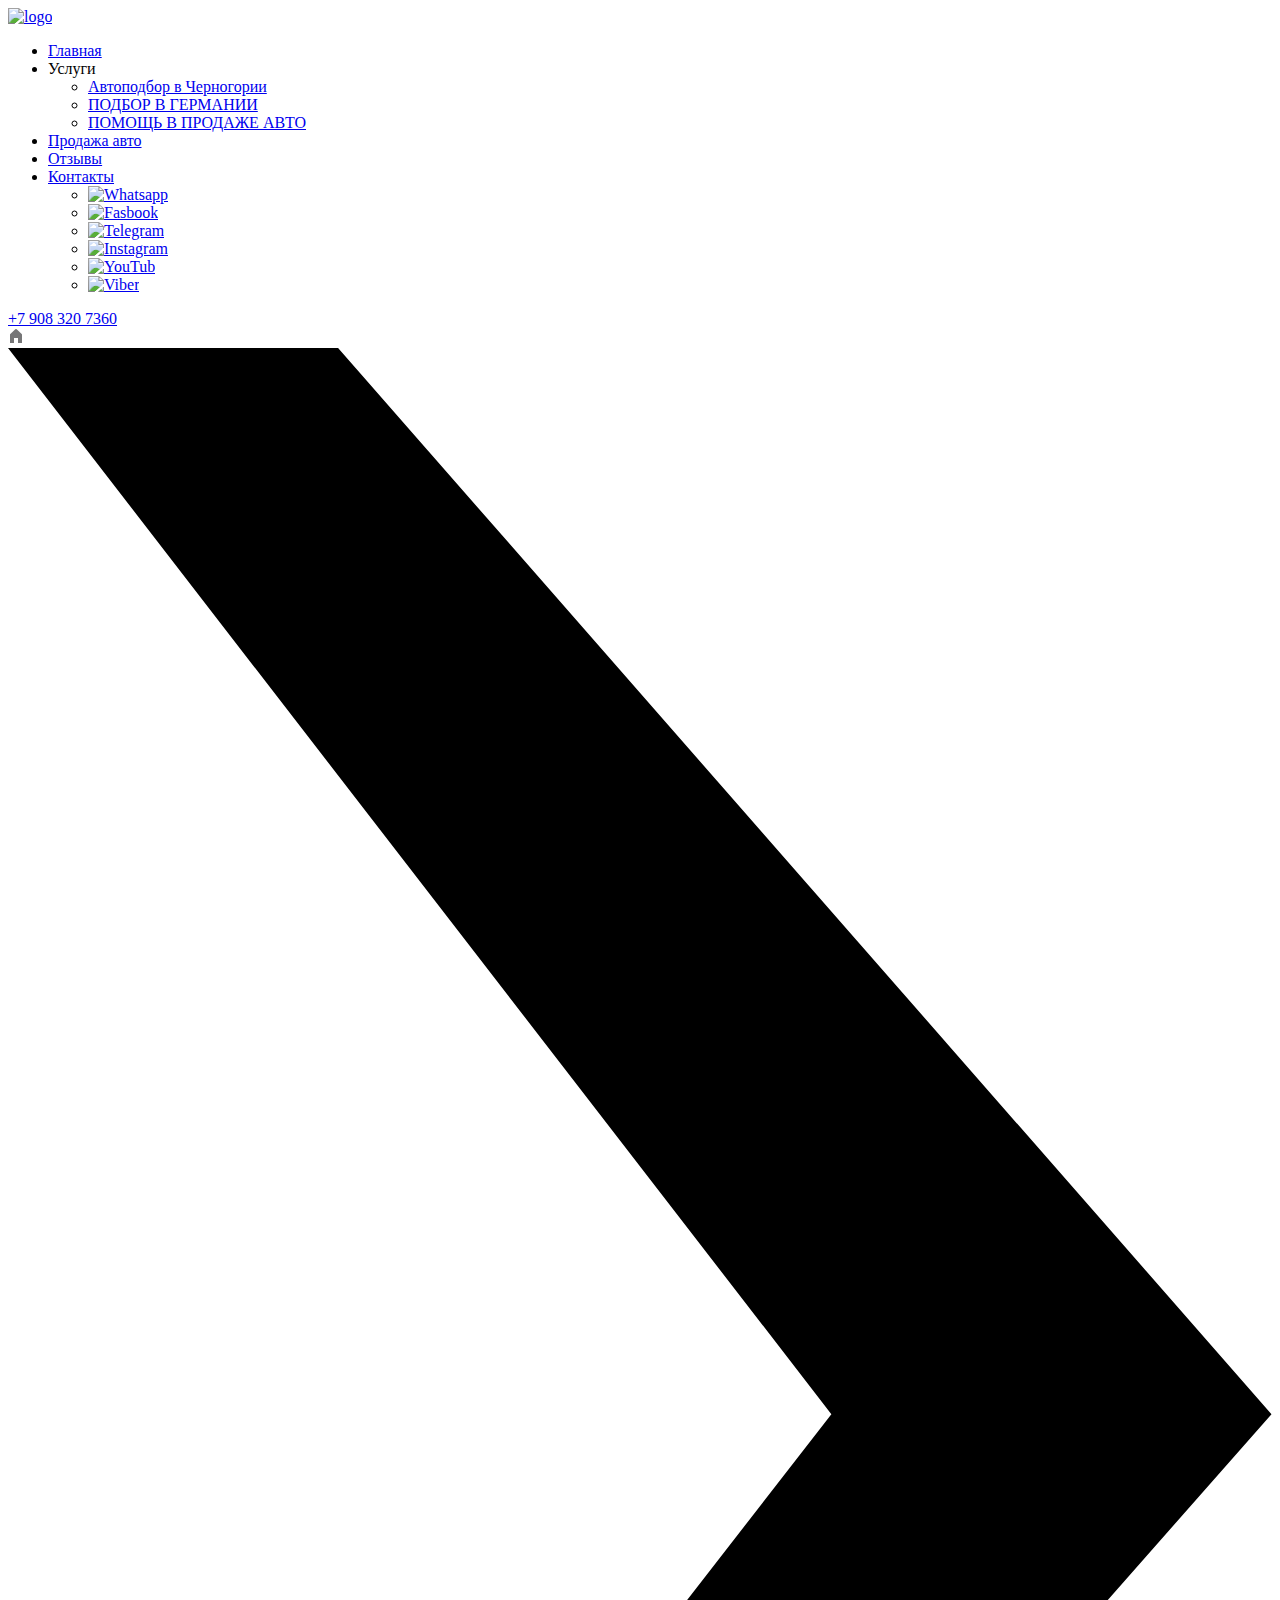
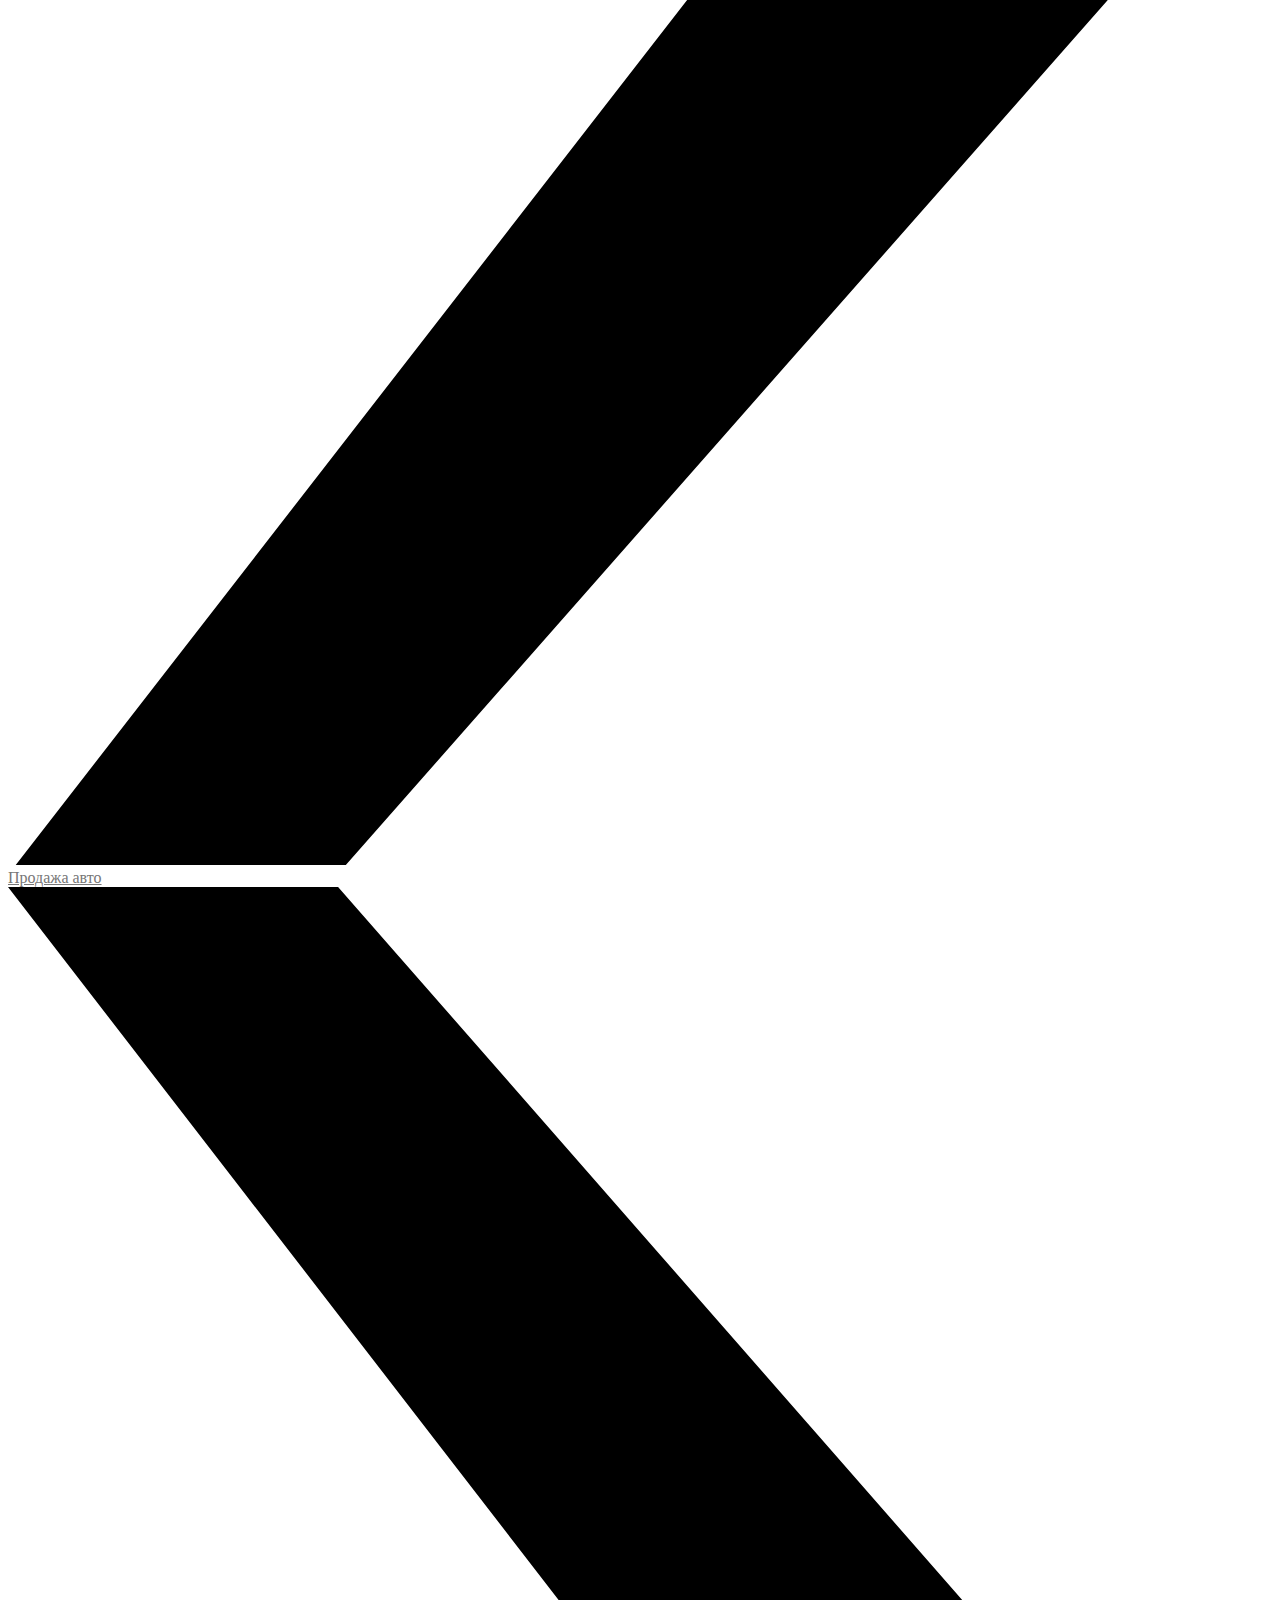
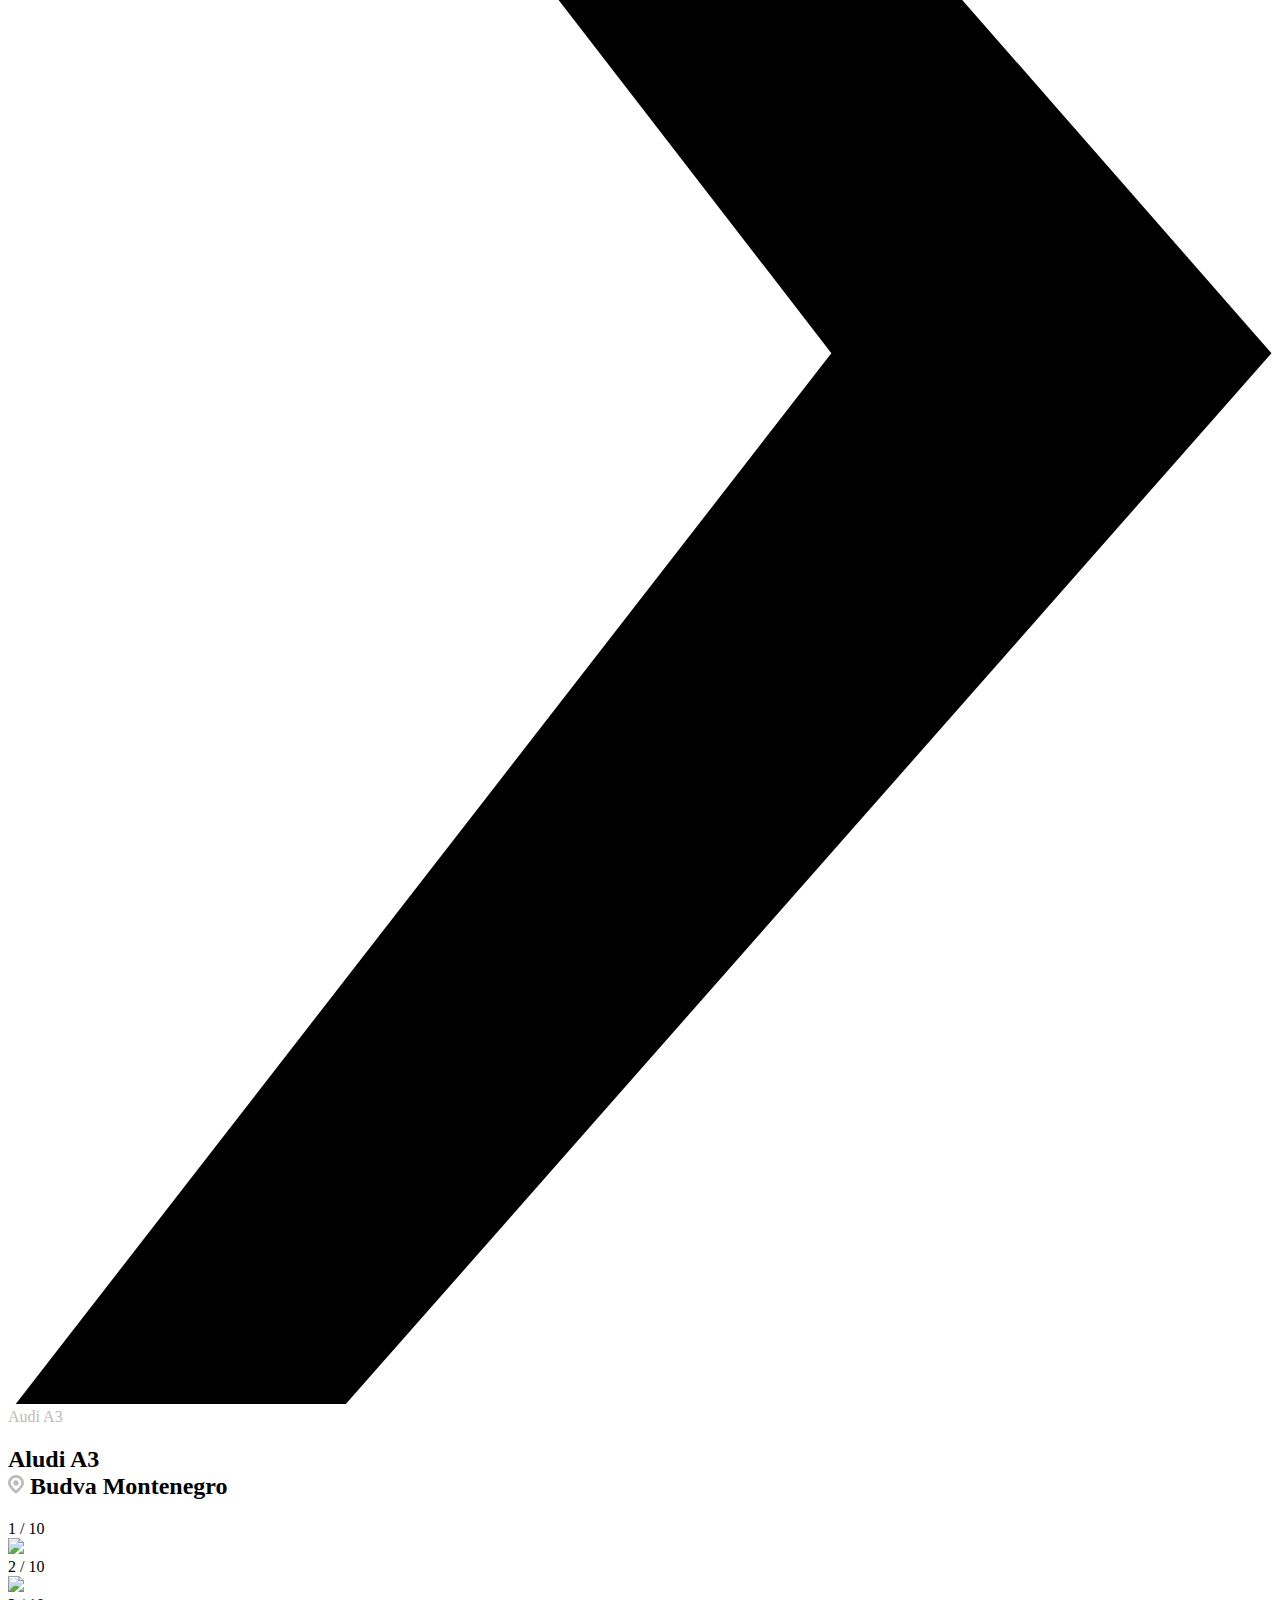
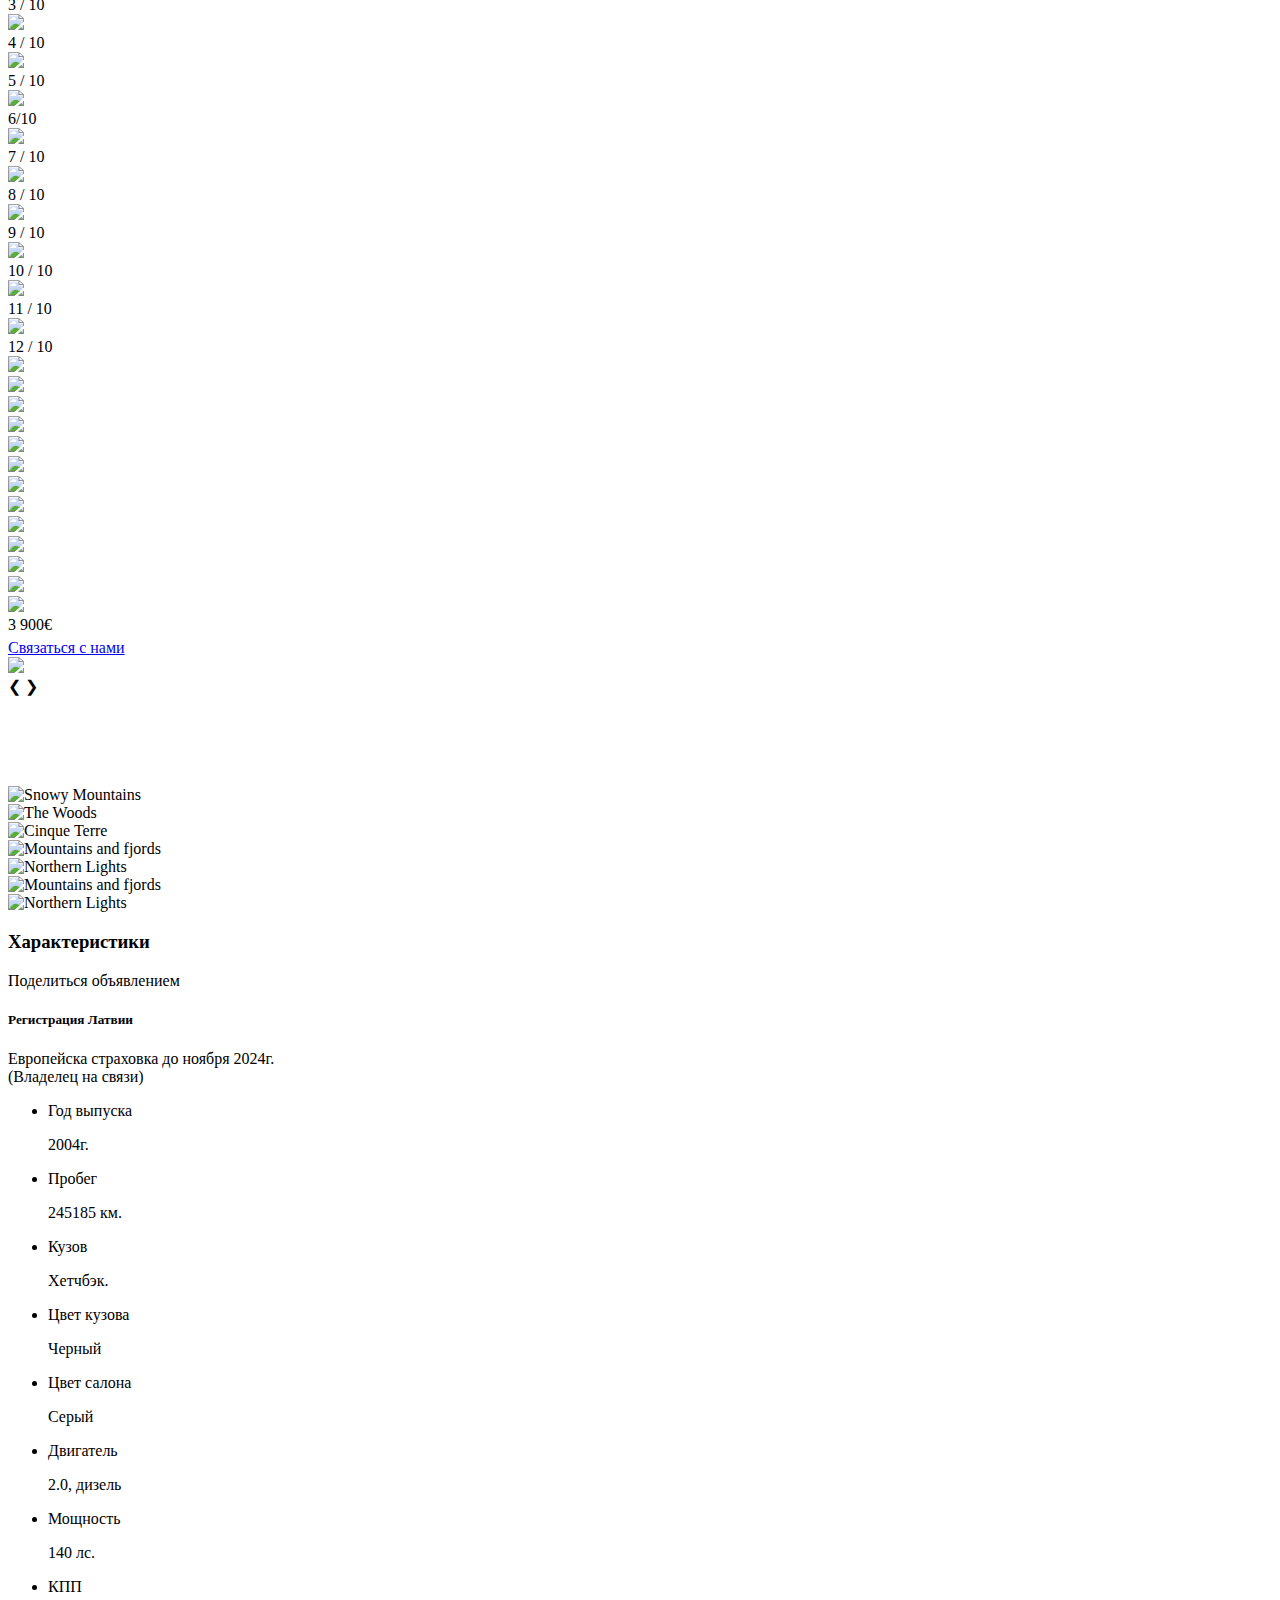
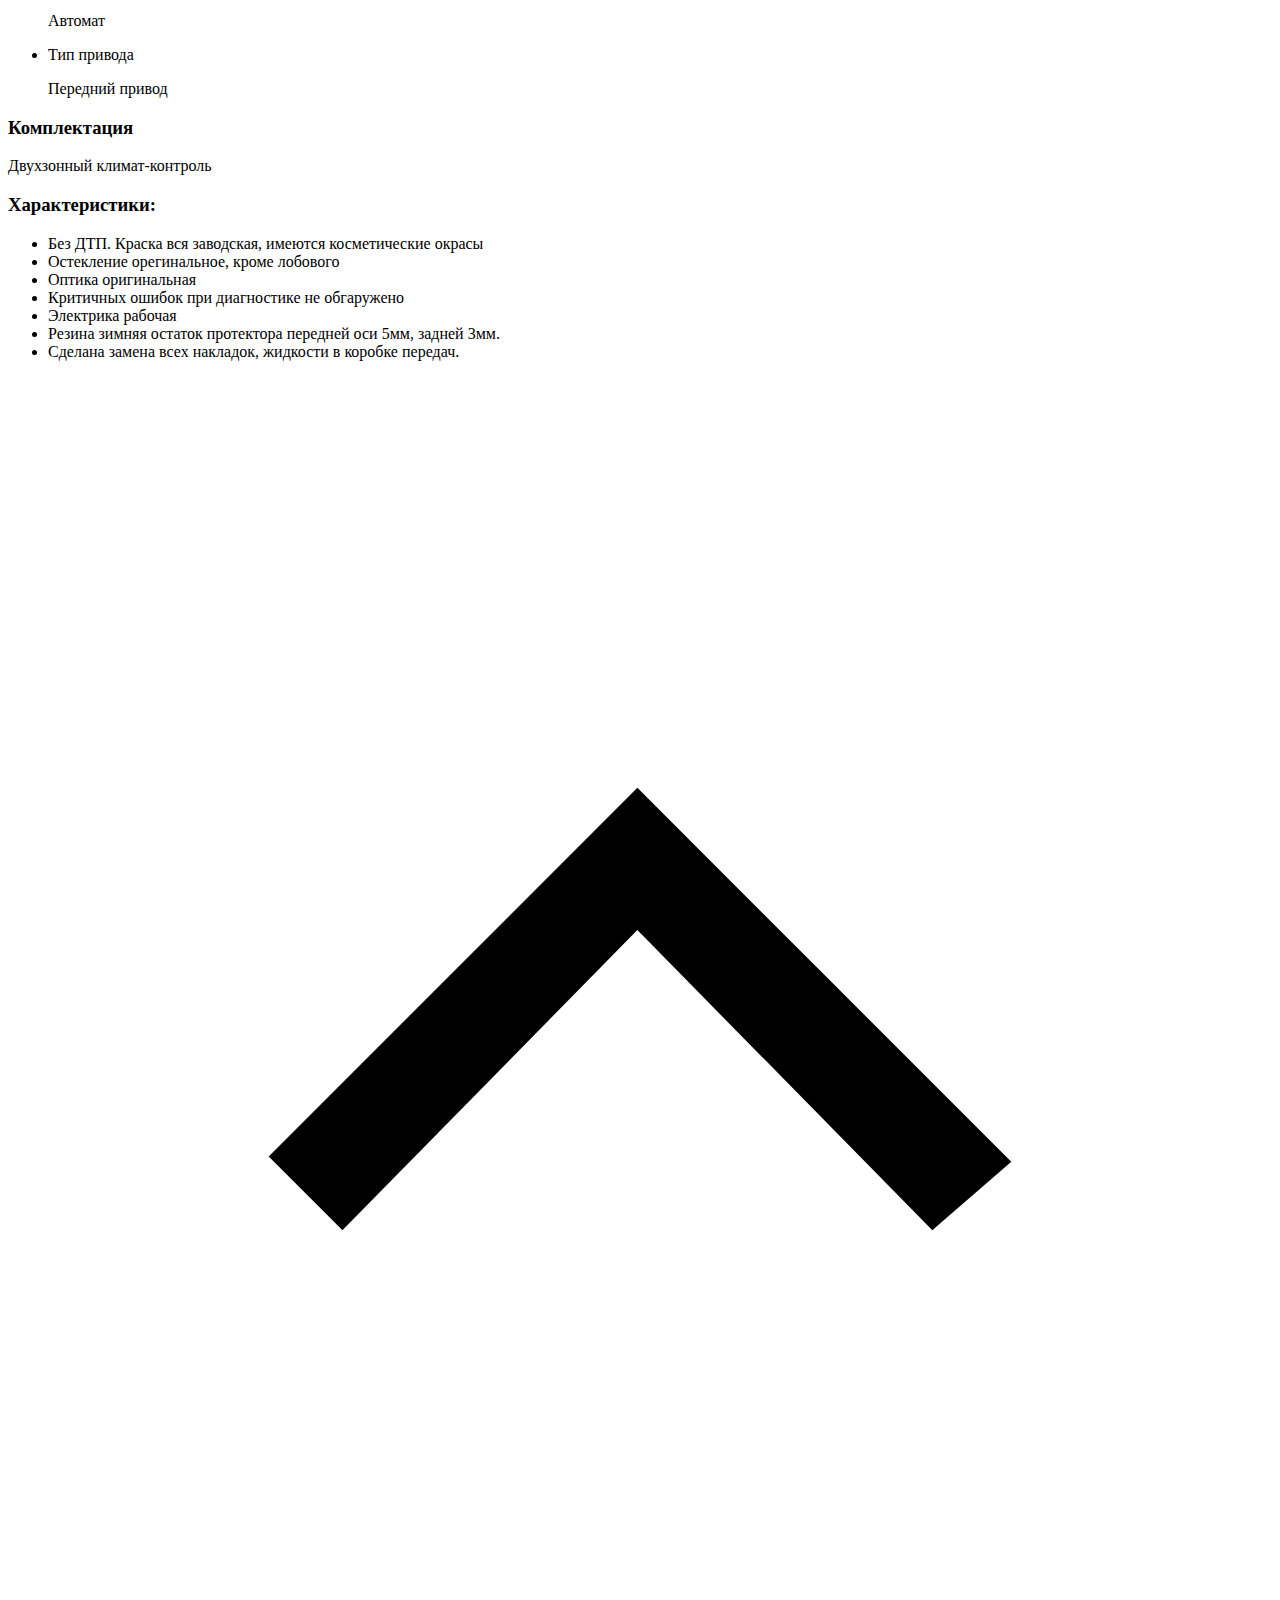
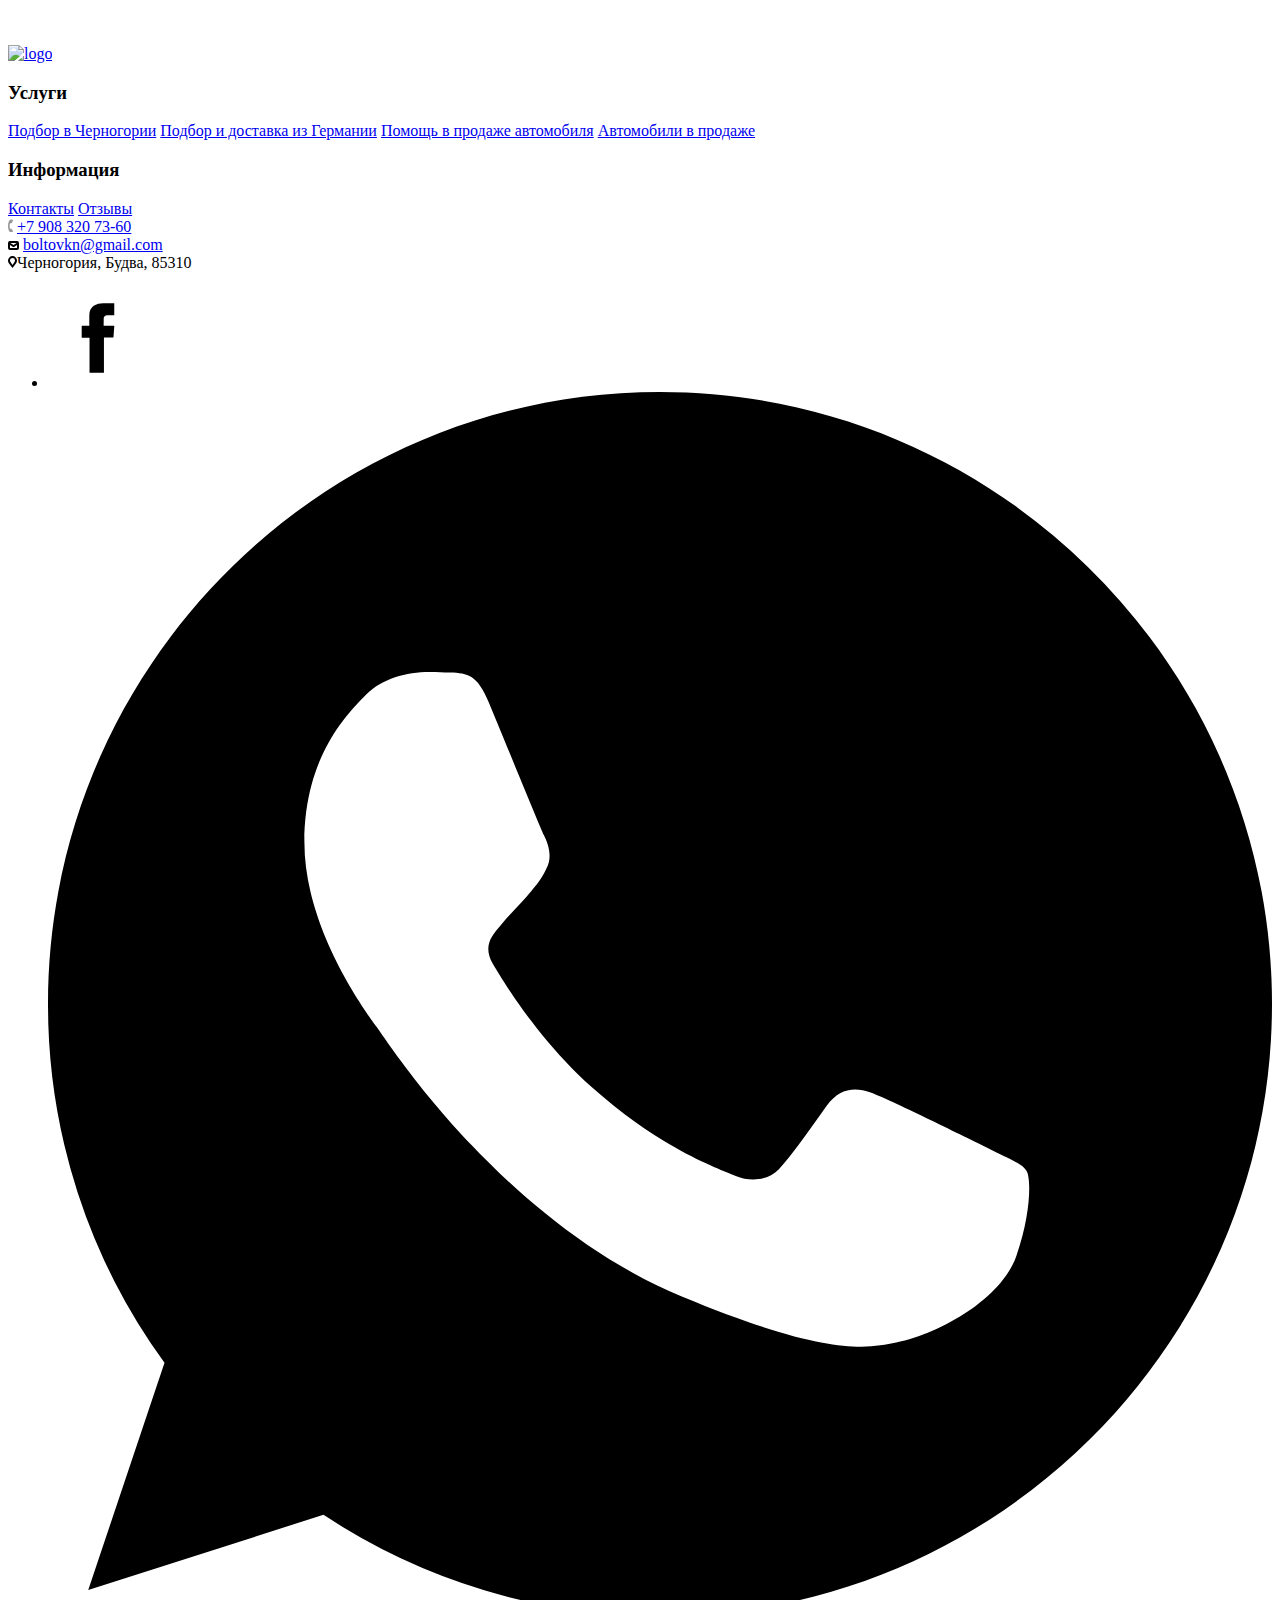
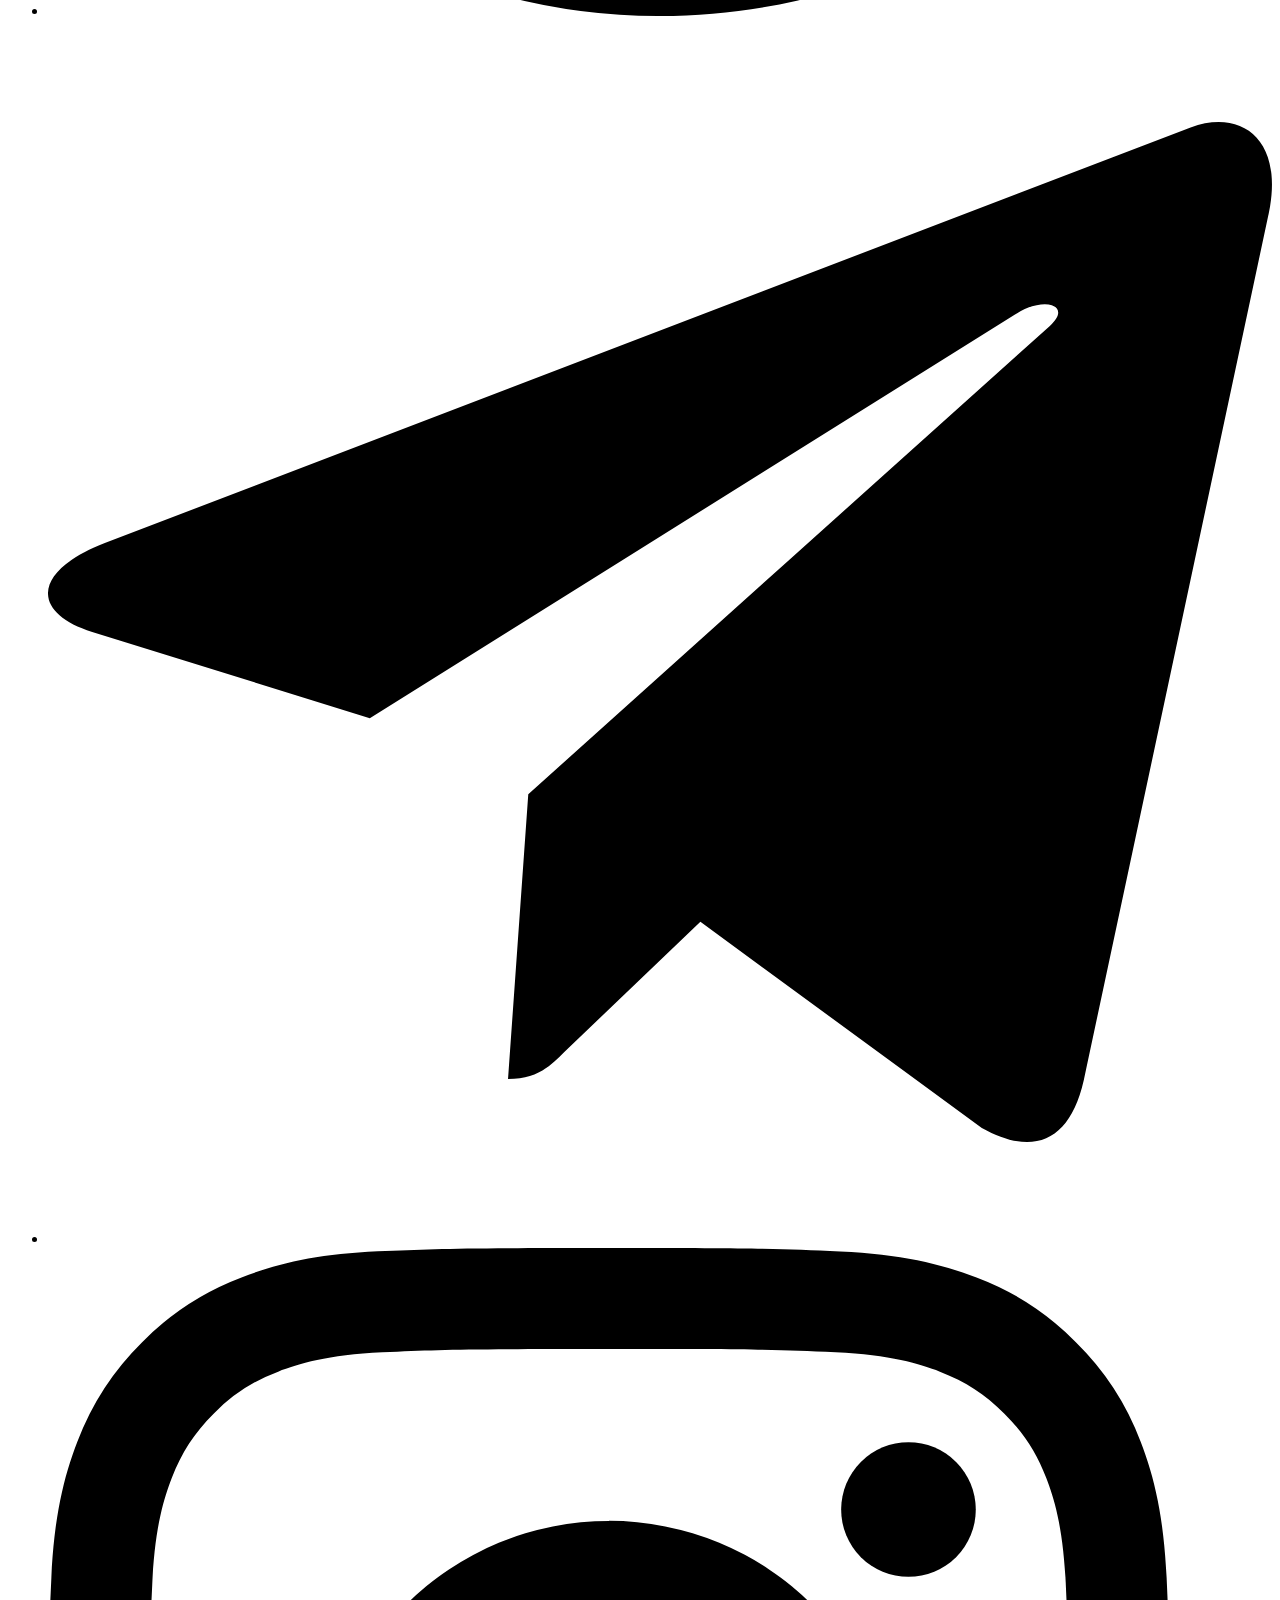
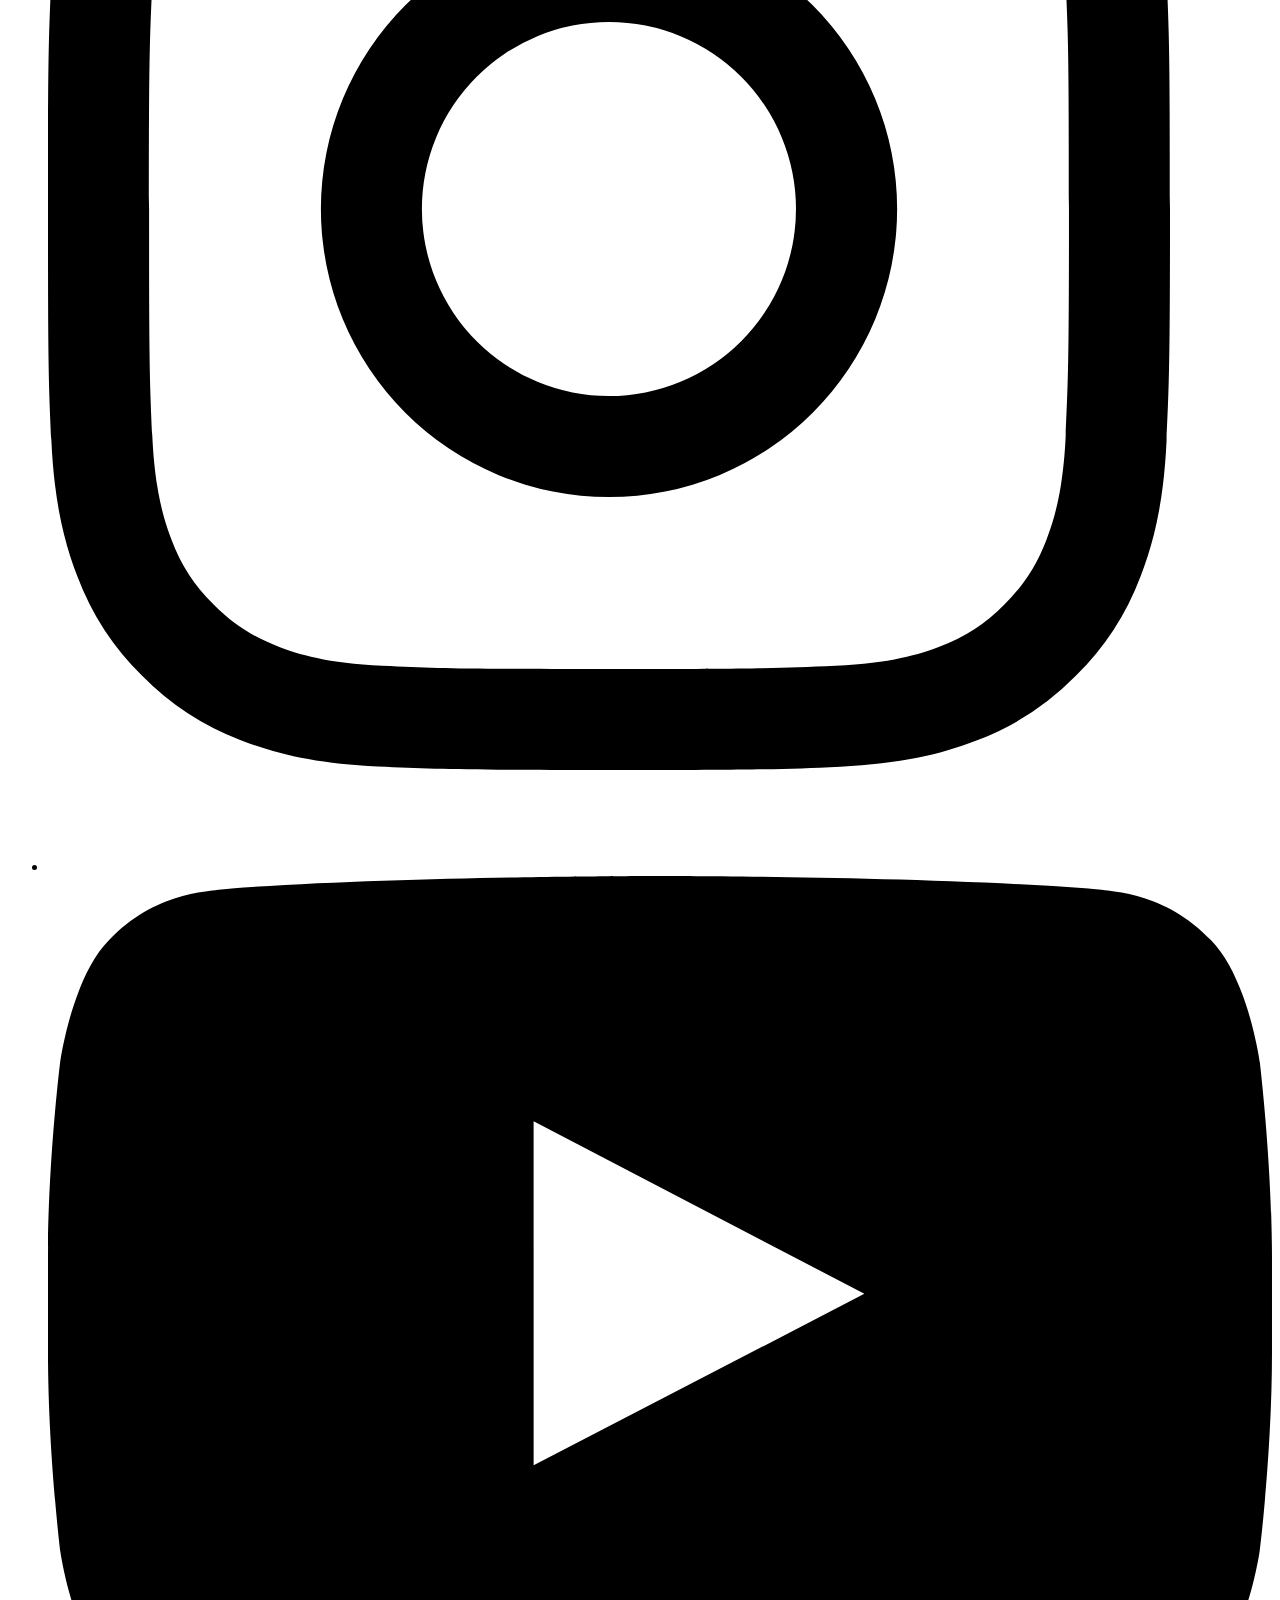
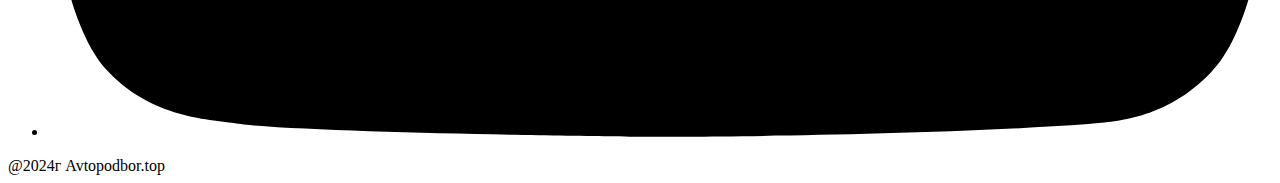
==== autoAudiA3.html @ 385c42a7 "Add files via upload" ====
<!DOCTYPE html>
<html lang="ru">

<head>
	<meta charset="UTF-8">
	<title>Продажа Audi A3|Автоподбор Черногория</title>
	<meta name="viewport" content="width=device-width, initial-scale=1.0">
	<meta name="keywords"
		contant="подбор авто в Черногории, автоподбор Черногория, авто подбор в Черногории, подбор авто Черногория, услуги автоподбора в Черногории, проверка автомобиля перед покупкой, подбор авто с пробегом.">
	<meta name="description"
		content="Купить Audi 2004года в Черногории. Хетчбэк. Регистрация Латвии.Европейска страховка до ноября 2024г.(владелец на связи). дизель, 2.0,  140лс,  акпп, пробег 245185 км">
	<meta property="og:type" content="website">
	<meta property="og:image" content="https://avtopodbor.top/og-img.png">
	<meta property="og:locale" content="ru_RU">
	<meta property="og:url" content="https://avtopodbor.top/">
	<meta property="og:site_name" content="Avtopodbor.top">
	<meta property="og:title" content="Подбор авто в Черногории.">
	<meta property="og:description"
		content="Услуга автоподбора в Черногории. Профессиональная помощь в покупке и продаже авто. WhatsApp ☎ +79083207360">
	<link rel="stylesheet" type="text/css" href="css/global.css">
	<link rel="stylesheet" type="text/css" href="css/header.css">
	<link rel="stylesheet" type="text/css" href="css/underheader.css">
	<link rel="stylesheet" type="text/css" href="css/cards.css">
	<link rel="stylesheet" type="text/css" href="css/services-germany.css">
	<link rel="stylesheet" type="text/css" href="css/services-montenegro.css">
	<link rel="stylesheet" type="text/css" href="css/services-sale.css">
	<link rel="stylesheet" type="text/css" href="css/about-me.css">
	<link rel="stylesheet" type="text/css" href="css/modal.css">
	<link rel="stylesheet" type="text/css" href="css/steps.css">
	<link rel="stylesheet" type="text/css" href="css/accordionIcon.css">
	<link rel="stylesheet" type="text/css" href="css/sale.css">
	<link rel="stylesheet" type="text/css" href="css/block-auto.css">
	<link rel="stylesheet" type="text/css" href="css/social-link.css">
	<link rel="stylesheet" type="text/css" href="css/itc-slider-1item.css">
	<link rel="stylesheet" type="text/css" href="css/accordion+.css">
	<link rel="stylesheet" type="text/css" href="css/footer.css">
	<link
		href="https://fonts.googleapis.com/css2?family=Roboto:ital,wght@0,100;0,300;0,400;0,500;0,700;0,900;1,100;1,300;1,400;1,500;1,700;1,900&display=swap"
		rel="stylesheet">
	<!-- <link rel="stylesheet" href="https://cdn.jsdelivr.net/npm/swiper@11/swiper-bundle.min.css" /> -->
	<link rel="stylesheet" type="text/css" href="css/swiper-slider-transformer.css">
	<link rel="stylesheet" type="text/css" href="swiper/swiper-bundle.min.css">
	<link rel="icon" href="/favicon-32x32.png" sizes="32x32">
	<link rel="icon" href="/android-chrome-192x192.png" sizes="192x192">
	<link rel="apple-touch-icon" href="/apple-touch-icon.png" sizes="200x200">
</head>

<body>
	<!--Header-->
	<header class="header carsForSale-border">
		<div class="header-container">
			<!--logo-->
			<div class="header-logo">
				<a href="index.html"><img src="images/img/logo4.png" alt="logo"></a>
			</div>
			<!---MENU-->
			<div class="header-menu menu">
				<nav class="menu-body">
					<ul class="menu-list">
						<li class="menu-link"><a href="index.html">Главная</a></li>
						<li class="menu-link ">
							<a class="arrow-button">Услуги</a><span class="menu-arrow"></span>
							<ul class="menu-sub-list">
								<li class="menu-sub-link"><a data-goto=".page_section_1" href="services-montenegro.html">Автоподбор в
										Черногории</a>
								</li>
								<li class="menu-sub-link"><a data-goto=".page_section_2" href="services-germany.html">ПОДБОР В
										ГЕРМАНИИ</a>
								</li>
								<li class="menu-sub-link"><a href="services-sale.html">ПОМОЩЬ В ПРОДАЖЕ АВТО</a>
								</li>
							</ul>
						</li>
						<li class="menu-link"><a href="sale.html ">Продажа авто</a></li>
						<li class="menu-link"><a href="reviews.html">Отзывы</a></li>
						<li class="menu-link last-child"><a href="contacts.html">Контакты</a></li>
						<!--social icon-->
						<div class="icon-menu-header social-icon">
							<div class="nav-social-item  icon-menu-header">
								<ul class="nav-social nav-social-mob">
									<li class="nav-social-item ">
										<a title="WhatsApp" href="https://wa.me/79083207360" target="_blank" rel="noopener noreferrer">
											<img class="nci" src="images/icon/Group whatsApp.svg" alt="Whatsapp">
										</a>
									</li>
									<li class="nav-social-item">
										<a title="Fasbook" href=" target_blank" rel="noopener noreferrer">
											<img class="nci" src="images/icon/Group FEASBOOK.svg" alt="Fasbook">
										</a>
									</li>
									<li class="nav-social-item ">
										<a title="Telegram" href="https://t.me/avtopodbor_top" target="_blank" rel="noopener noreferrer">
											<img class="nci" src="images/icon/Group TELTGRAM.svg" alt="Telegram">
										</a>
									</li>
									<li class="nav-social-item">
										<a title="Instagram" href="https://instagram.com/avtopodbor.top" target="_blank"
											rel="noopener noreferrer">
											<img class="nci" src="images/icon/Group INSTAGRAM.svg" alt="Instagram">
										</a>
									</li>
									<li class="nav-social-item">
										<a title="YouTube" href="https://www.youtube.com/@avtopodbor_bkn" target="_blank"
											rel="noopener noreferrer">
											<img class="nci" src="images/icon/Group YouTube.svg" alt="YouTub">
										</a>
									</li>
									<li class="nav-social-item">
										<a title="Viber" href="viber://chat?number=79083207360" target="_blank" rel="noopener noreferrer">
											<img class="" src="images/icon/Group viber.svg" alt="Viber">
										</a>
									</li>
								</ul>
							</div>
						</div>
					</ul>
				</nav>
			</div>
			<!--tel number link-->
			<div class="header-box-button">
				<a class="header-tel" href="https://wa.me/79083207360" title="WhatsApp" target="_blank"
					rel="noopener noreferrer">
					+7 908 320 7360</a>
			</div>
			<!--BURGER------->
			<div class="box-menu-icon">
				<div class="menu-icon">
					<span></span>
				</div>
			</div>
		</div>
	</header>

	<!--BreadCrumb-->
	<div class="breadcrumb" style="background-color: #fff;">
			<a href="index.html"><svg style="fill: #767677;" width="16" height="16" xmlns="http://www.w3.org/2000/svg"
			viewBox="0 0 16 16">
			<path d="M2 15V6.8a1 1 0 0 1 .308-.722l5-4.791a1 1 0 0 1 1.384 0l5 4.791A1 1 0 0 1 14 6.8V15h-4v-5H6v5z"></path>
		</svg>
	</a>
		<svg class="arrow-lite" xmlns="http://www.w3.org/2000/svg" viewBox="0 0 20 33.5">
			<path d="M0 0h5.223l14.769 16.87L5.343 33.5H.12l12.908-16.63z"></path>
		</svg>
		<a href="sale.html" style="color: #767676">Продажа авто</a>
		<svg class="arrow-lite" xmlns="http://www.w3.org/2000/svg" viewBox="0 0 20 33.5">
			<path d="M0 0h5.223l14.769 16.87L5.343 33.5H.12l12.908-16.63z"></path>
		</svg>
		<span style="color: #BBB">Audi A3</span>
	</div>

	<section class="carsForSale">
		<div class="block-container">
			<div class="cfs-header">
				<div class="name">
					<h2 class="text__h2">Aludi A3</h>
						<div class="label">
							<svg  width="16" height="19"  xmlns="http://www.w3.org/2000/svg" class="jss118"
								data-testid="geoIcon">
								<path fill-rule="evenodd" clip-rule="evenodd"
									d="M8 0a8 8 0 018 8c0 2.945-2.667 6.501-8 10.667C2.667 14.5 0 10.945 0 8a8 8 0 018-8zm0 2.667A5.333 5.333 0 002.667 8c0 1.598 1.61 3.985 4.992 6.934l.341.293.341-.293c3.262-2.843 4.875-5.165 4.986-6.76L13.333 8A5.333 5.333 0 008 2.667zm0 2.666a2.667 2.667 0 110 5.334 2.667 2.667 0 010-5.334z"
									fill="#bbb"></path>
							</svg>
							<span>Budva Montenegro</span>
						</div>
				</div>
				<!--SWIPER mob -->
				<div class="container-swiper">
					<div style="--swiper-navigation-color: #fff; --swiper-pagination-color: #fff" class="swiper mySwiper2">
						<div class="swiper-wrapper">
							<div class="swiper-slide">
								<div class="numbertext">1 / 10</div>
								<img src="images/AudiA3/1.jpg">
							</div>
							<div class="swiper-slide">
								<div class="numbertext">2 / 10</div>
								<img src="images/AudiA3/2.jpg">
							</div>
							<div class="swiper-slide">
								<div class="numbertext">3 / 10</div>
								<img src="images/AudiA3/3.jpg">
							</div>
							<div class="swiper-slide">
								<div class="numbertext">4 / 10</div>
								<img src="images/AudiA3/4.jpg">
							</div>
							<div class="swiper-slide">
								<div class="numbertext">5 / 10</div>
								<img src="images/AudiA3/5.jpg">
							</div>
							<div class="swiper-slide">
								<div class="numbertext">6/10</div>
								<img src="images/AudiA3/6.jpg">
							</div>
							<div class="swiper-slide">
								<div class="numbertext">7 / 10</div>
								<img src="images/AudiA3/7.jpg">
							</div>
							<div class="swiper-slide">
								<div class="numbertext">8 / 10</div>
								<img src="images/AudiA3/8.jpg">
							</div>
							<div class="swiper-slide">
								<div class="numbertext">9 / 10</div>
								<img src="images/AudiA3/9.jpg">
							</div>
							<div class="swiper-slide">
								<div class="numbertext">10 / 10</div>
								<img src="images/AudiA3/10.jpg">
							</div>
							<div class="swiper-slide">
								<div class="numbertext">11 / 10</div>
								<img src="images/AudiA3/11.jpg">
							</div>
							<div class="swiper-slide">
								<div class="numbertext">12 / 10</div>
								<img src="images/AudiA3/12.jpg">
							</div>
						</div>
					</div>
					<div class="swiper-btn">
						<div class="swiper-button-next" style="color:#fff;  z-index: 4;"></div>
					</div>
					<div class="swiper-button-prev" style="color:#fff; z-index: 4;"></div>
					<div class="swiper mySwiper">
						<div class="swiper-wrapper">
							<div class="swiper-slide">
								<img src="images/AudiA3/1.jpg">
							</div>
							<div class="swiper-slide">
								<img src="images/AudiA3/2.jpg">
							</div>
							<div class="swiper-slide">
								<img src="images/AudiA3/3.jpg">
							</div>
							<div class="swiper-slide">
								<img src="images/AudiA3/4.jpg">
							</div>
							<div class="swiper-slide">
								<img src="images/AudiA3/5.jpg">
							</div>
							<div class="swiper-slide">
								<img c src="images/AudiA3/6.jpg">
							</div>
							<div class="swiper-slide">
								<img src="images/AudiA3/7.jpg">
							</div>
							<div class="swiper-slide">
								<img src="images/AudiA3/8.jpg">
							</div>
							<div class="swiper-slide">
								<img src="images/AudiA3/9.jpg">
							</div>
							<div class="swiper-slide">
								<img src="images/AudiA3/10.jpg">
							</div>
							<div class="swiper-slide">
								<img src="images/AudiA3/11.jpg">
							</div>
							<div class="swiper-slide">
								<img src="images/AudiA3/12.jpg">
							</div>
						</div>
					</div>
				</div>
				<div class="саr-price">
					<div class="text__h2" style="padding-bottom: 5px; ">3 900€</div>
					<div class=" ">
						<a class="btn cfs-button" href="https://wa.me/79083207360" title="WhatsApp" target="_blank"
							rel="noopener noreferrer">
							Связаться с нами
						</a>
					</div>
				</div>
			</div>
			<!--Slideshow Gallery--pk-->
			<div class="cfs__slide-wrapper">
				<div class="cfs__slide-container">
					<div class="mySlides">
						<img src="images/AudiA3/1.jpg" style="width:100%">
					</div>
					<div class="mySlides">
						<img src="images/AudiA3/2.jpg" style="width:100%">
					</div>
					<div class="mySlides">
						<img src="images/AudiA3/3.jpg" style="width:100%">
					</div>
					<div class="mySlides">
						<img src="images/AudiA3/4.jpg" style="width:100%">
					</div>
					<div class="mySlides">
						<img src="images/AudiA3/5.jpg" style="width:100%">
					</div>
					<div class="mySlides">
						<img src="images/AudiA3/6.jpg" style="width:100%">
					</div>
					<div class="mySlides">
						<img src="images/AudiA3/7.jpg" style="width:100%">
					</div>
					<div class="mySlides">
						<img src="images/AudiA3/8.jpg" style="width:100%">
					</div>
					<div class="mySlides">
						<img src="images/AudiA3/9.jpg" style="width:100%">
					</div>
					<div class="mySlides">
						<img src="images/AudiA3/10.jpg" style="width:100%">
					</div>
					<div class="mySlides">
						<img src="images/AudiA3/11.jpg" style="width:100%">
					</div>
					<div class="mySlides">
						<img src="images/AudiA3/12.jpg" style="width:100%">
					</div>
					<a class="prev" onclick="plusSlides(-1)">❮</a>
					<a class="next" onclick="plusSlides(1)">❯</a>
					<!-- <div class="caption-container">подробнее<p id="caption"></p></div> -->
					<div class="row">
						<div class="column">
							<img class="demo cursor" src="images/AudiA3/1.jpg" style="width:100%" onclick="currentSlide(1)" alt="">
						</div>
						<div class="column">
							<img class="demo cursor" src="images/AudiA3/2.jpg" style="width:100%" onclick="currentSlide(2)" alt="">
						</div>
						<div class="column">
							<img class="demo cursor" src="images/AudiA3/3.jpg" style="width:100%" onclick="currentSlide(3)" alt="">
						</div>
						<div class="column">
							<img class="demo cursor" src="images/AudiA3/4.jpg" style="width:100%" onclick="currentSlide(4)" alt="">
						</div>
						<div class="column">
							<img class="demo cursor" src="images/AudiA3/5.jpg" style="width:100%" onclick="currentSlide(5)" alt="">
						</div>
						<div class="column">
							<img class="demo cursor" src="images/AudiA3/6.jpg" style="width:100%" onclick="currentSlide(6)"
								alt="Snowy Mountains">
						</div>
						<div class="column">
							<img class="demo cursor" src="images/AudiA3/7.jpg" style="width:100%" onclick="currentSlide(7)"
								alt="The Woods">
						</div>
						<div class="column">
							<img class="demo cursor" src="images/AudiA3/8.jpg" style="width:100%" onclick="currentSlide(8)"
								alt="Cinque Terre">
						</div>
						<div class="column">
							<img class="demo cursor" src="images/AudiA3/9.jpg" style="width:100%" onclick="currentSlide(9)"
								alt="Mountains and fjords">
						</div>
						<div class="column">
							<img class="demo cursor" src="images/AudiA3/10.jpg" style="width:100%" onclick="currentSlide(10)"
								alt="Northern Lights">
						</div>
						<div class="column">
							<img class="demo cursor" src="images/AudiA3/11.jpg" style="width:100%" onclick="currentSlide(11)"
								alt="Mountains and fjords">
						</div>
						<div class="column">
							<img class="demo cursor" src="images/AudiA3/12.jpg" style="width:100%" onclick="currentSlide(12)"
								alt="Northern Lights">
						</div>
					</div>
				</div>
				<!-- Auto-escription -->
				<div class="cfs__description">
					<div class="options">
						<h3 class="text__h3">Характеристики</h3>
						<div class="share">
							<!-- <svg width="18" height="20" viewBox="0 0 18 20" fill="none" xmlns="http://www.w3.org/2000/svg">
								<path fill-rule="evenodd" clip-rule="evenodd"
									d="M14.319 7.2C16.352 7.2 18 5.588 18 3.6S16.352 0 14.32 0c-2.034 0-3.682 1.612-3.682 3.6 0 .116.005.231.016.344L5.925 7.145A3.72 3.72 0 0 0 3.682 6.4C1.648 6.4 0 8.012 0 10s1.648 3.6 3.682 3.6a3.72 3.72 0 0 0 2.243-.745l4.728 3.2a3.557 3.557 0 0 0-.016.345c0 1.988 1.648 3.6 3.682 3.6C16.352 20 18 18.388 18 16.4s-1.648-3.6-3.681-3.6a3.713 3.713 0 0 0-2.605 1.055L7.263 10.84a3.533 3.533 0 0 0 0-1.682l4.452-3.014A3.712 3.712 0 0 0 14.319 7.2Z"
									fill="currentColor"></path>
							</svg> -->
							<p>Поделиться объявлением</p>
						</div>
						<!-- uSocial -->
						<script async src="https://usocial.pro/usocial/usocial.js?uid=6ceb2d5918f77807&v=6.1.5"
							data-script="usocial" charset="utf-8"></script>
						<div class="uSocial-Share" data-pid="e066e3be9b5226c04ef7fe339c264a2e" data-type="share"
							data-options="round-rect,style1,default,absolute,horizontal,size24,eachCounter0,counter0,nomobile,mobile_position_right"
							data-social="fb,wa,telegram,vi,twi,vk,ok"></div>
						<!-- /uSocial -->
						<h5 class="text__h5">Регистрация Латвии</h5>
						<p>Европейска страховка до ноября 2024г.<br> (Владелец на связи)</p>
						<ul>
							<li>
								<p class="options-name">Год выпуска</p>
								<p class="options-name-p">2004г.</p>
							</li>
							<li>
								<p class="options-name">Пробег</p>
								<p class="options-name-p">245185 км.</p>
							</li>
							<li>
								<p class="options-name">Кузов</p>
								<p class="options-name-p">Хетчбэк.</p>
							</li>
							<li>
								<p class="options-name">Цвет кузова</p>
								<p>Черный</p>
							</li>
							<li>
								<p class="options-name">Цвет салона</p>
								<p class="options-name-p">Серый</p>
							</li>
							<li>
								<p class="options-name">Двигатель</p>
								<p class="options-name-p">2.0, дизель</p>
							</li>
							<li>
								<p class="options-name">Мощность</p>
								<p class="options-name-p">140 лс.</p>
							</li>
							<li>
								<p class="options-name">КПП</p>
								<p class="options-name-p">Автомат</p>
							</li>
							<li>
								<p class="options-name">Тип привода</p>
								<p class="options-name-p">Передний привод</p>
							</li>
						</ul>
					</div>
				</div>
			</div>
			<!-- cfs__configuration -->
			<div class="cfs__configuration">
				<div class="cfs__configuration-item">
					<h3 class="text__h5 ">Комплектация</h3>
					<!-- <div class="small-line"></div> -->
					<p class="step-bottom">Двухзонный климат-контроль</p>
				</div>
				<div class="cfs__configuration-item">
					<h3 class="text__h5 ">Характеристики:</h3>
					<ul class="cfs__configuration-dots">
						<li>Без ДТП. Краска вся заводская, имеются косметические окрасы</li>
						<li>Остекление орегинальное, кроме лобового</li>
						<li>Оптика оригинальная</li>
						<li>Критичных ошибок при диагностике не обгаружено</li>
						<li>Электрика рабочая </li>
						<li>Резина зимняя остаток протектора передней оси 5мм, задней 3мм. </li>
						<li>Сделана замена всех накладок, жидкости в коробке передач. </li>
					</ul>
				</div>
			</div>
	</section>
	<!-- Стрелка на верх -->
	<div class="up-arrow">
		<div class="btn-up btn-up_hide"><span><wb-icon name="bds/chevron-up/24" class="hydrated" aria-hidden="true"><svg
						xmlns="http://www.w3.org/2000/svg" viewBox="0 0 24 24">
						<path d="m4.95 14.8 1.4 1.4 5.6-5.7 5.6 5.7 1.5-1.3-7.1-7.1z"></path>
					</svg>
				</wb-icon></span></div>
	</div>
	<!-- Footer-->
	<footer class="footer">
		<div class="footer-container ">
			<div class="footer-row">
				<div class="footer-item footer-item-logo">
					<div class="footer-logo">
						<a href="index.html"><img src="images/img/logo4.png" style="height: 60px;" alt="logo"></a>
					</div>
				</div>
				<div class="footer-row2">
					<!-- 1 -->
					<div class="footer-item footer-item1">
						<h3>Услуги</h3>
						<a class="footer-link" href="services-montenegro.html">Подбор в Черногории</a>
						<a class="footer-link" href="services-germany.html">Подбор и доставка из Германии</a>
						<a class="footer-link" href="services-sale.html">Помощь в продаже автомобиля</a>
						<a class="footer-link" href="sale.html">Автомобили в продаже</a>
					</div>
					<!-- 2 -->
					<div class="footer-item footer-item2">
						<h3>Информация</h3>
						<a class="footer-link" href="contacts.html">Контакты</a>
						<a class="footer-link" href="reviews.html">Отзывы </a>
					</div>
					<!-- 3 -->
					<div class="footer-item footer-item4">
						<div class="footer-icon tell ">
							<i aria-hidden="true">
								<svg xmlns="http://www.w3.org/2000/svg" width="5" height="13" viewBox="0 0 5 13">
									<path fill="#999" fill-rule="evenodd"
										d="M3.74 9.957c.34.7.718 1.38 1.13 2.04a.617.617 0 0 1-.14.87l-.3.3a.9.9 0 0 1-.8.329 4.036 4.036 0 0 1-1.5-.274C.94 12.543.48 10.872.24 9.559a13.033 13.033 0 0 1 .02-5.081C.51 3.161.99 1.486 2.19.793c.477-.19.986-.288 1.5-.289a.883.883 0 0 1 .8.322l.3.3A.64.64 0 0 1 4.9 2c-.46.8-.79 1.37-1.13 2.045-.15.28-.27.258-.56.214-.19-.028-.32-.049-.47-.072a.535.535 0 0 0-.7.366 8.458 8.458 0 0 0-.39 2.456c-.001.832.123 1.66.37 2.454a.517.517 0 0 0 .69.357l.47-.075c.29-.047.41-.066.56.207v.005Z"
										clip-rule="evenodd" />
								</svg></i>
							<a rel="nofollow" href="tel:+79083207360"><span>+7 908 320 73-60</span></a>
						</div>
						<div class="footer-icon email  ">
							<i aria-hidden="true">
								<svg xmlns="http://www.w3.org/2000/svg" width="11" height="9" viewBox="0 0 11 9">
									<path data-name="Rectangle 583 copy 16"
										d="M367,142h-7a2,2,0,0,1-2-2v-5a2,2,0,0,1,2-2h7a2,2,0,0,1,2,2v5A2,2,0,0,1,367,142Zm0-2v-3.039L364,139h-1l-3-2.036V140h7Zm-6.634-5,3.145,2.079L366.634,135h-6.268Z"
										transform="translate(-358 -133)" />
								</svg>
							</i>
							<a class="footer-link" href="mailto:info@auto-lab.ru"><span>boltovkn@gmail.com</span></a>
						</div>
						<div class="footer-icon address">
							<i aria-hidden="true">
								<svg xmlns="http://www.w3.org/2000/svg" width="9" height="12" viewBox="0 0 9 12">
									<path
										d="M959.135,82.315l0.015,0.028L955.5,87l-3.679-4.717,0.008-.013a4.658,4.658,0,0,1-.83-2.655,4.5,4.5,0,1,1,9,0A4.658,4.658,0,0,1,959.135,82.315ZM955.5,77a2.5,2.5,0,0,0-2.5,2.5,2.467,2.467,0,0,0,.326,1.212l-0.014.022,2.181,3.336,2.034-3.117c0.033-.046.063-0.094,0.093-0.142l0.066-.1-0.007-.009a2.468,2.468,0,0,0,.32-1.2A2.5,2.5,0,0,0,955.5,77Z"
										transform="translate(-951 -75)" />
								</svg></i><span>Черногория, Будва, 85310</span>
						</div>
						<ul class="nav-social footer-social">
							<li class="nav-social-item footer-social-item">
								<a title="Fasbook" href="https://www.facebook.com/profile.php?id=100087437070397&mibextid=ZbWKwL"
									target="_blank" rel="noopener noreferrer">
									<wb-icon name="facebook" class="footer-hydrated" aria-hidden="true">
										<svg xmlns="http://www.w3.org/2000/svg" width="100" height="100" fill="none" viewBox="0 0 100 100">
											<g clip-path="url(#a)">
												<path fill="##1a1a1f"
													d="M50 100c27.614 0 50-22.386 50-50S77.614 0 50 0 0 22.386 0 50s22.386 50 50 50Z" />
												<path fill="#000"
													d="M66.258 15.347H55.182c-6.574 0-13.885 2.765-13.885 12.293.033 3.32 0 6.499 0 10.077h-7.604v12.1h7.84v34.835h14.405V49.588h9.508l.86-11.905H55.69s.024-5.295 0-6.833c0-3.765 3.918-3.55 4.153-3.55 1.865 0 5.49.006 6.42 0V15.347h-.005Z" />
											</g>
											<defs>
												<clipPath id="a">
													<path fill="#fff" d="M0 0h100v100H0z" />
												</clipPath>
											</defs>
										</svg>
									</wb-icon>
								</a>
							</li>
							<li class="nav-social-item footer-social-item">
								<a title="WhatsApp" href="https://wa.me/79022511001" target="_blank" rel="noopener noreferrer">
									<wb-icon name="whatsapp" class="footer-hydrated" aria-hidden="true">
										<svg xmlns="http://www.w3.org/2000/svg" viewBox="0 0 16 16">
											<path
												d="M8.002 0h-.004C3.587 0 0 3.588 0 8a7.94 7.94 0 0 0 1.523 4.689l-.997 2.972 3.075-.983A7.93 7.93 0 0 0 8.002 16C12.413 16 16 12.411 16 8s-3.587-8-7.998-8zm4.655 11.297c-.193.545-.959.997-1.57 1.129-.418.089-.964.16-2.802-.602-2.351-.974-3.865-3.363-3.983-3.518-.113-.155-.95-1.265-.95-2.413s.583-1.707.818-1.947c.193-.197.512-.287.818-.287.099 0 .188.005.268.009.235.01.353.024.508.395.193.465.663 1.613.719 1.731.057.118.114.278.034.433-.075.16-.141.231-.259.367-.118.136-.23.24-.348.386-.108.127-.23.263-.094.498.136.23.606.997 1.298 1.613.893.795 1.617 1.049 1.876 1.157.193.08.423.061.564-.089.179-.193.4-.513.625-.828.16-.226.362-.254.574-.174.216.075 1.359.64 1.594.757.235.118.39.174.447.273.056.099.056.564-.137 1.11z" />
										</svg>
									</wb-icon>
								</a>
							</li>
							<li class="nav-social-item footer-social-item">
								<a title="Telegram" href="https://t.me/avtopodbor_bkn" target="_blank" rel="noopener noreferrer">
									<wb-icon name="telegram" class="footer-hydrated" aria-hidden="true">
										<svg xmlns="http://www.w3.org/2000/svg" viewBox="0 0 24 24">
											<path
												d="m9.417 15.181-.397 5.584c.568 0 .814-.244 1.109-.537l2.663-2.545 5.518 4.041c1.012.564 1.725.267 1.998-.931L23.93 3.821l.001-.001c.321-1.496-.541-2.081-1.527-1.714l-21.29 8.151c-1.453.564-1.431 1.374-.247 1.741l5.443 1.693L18.953 5.78c.595-.394 1.136-.176.691.218z" />
										</svg>
										</svg></wb-icon>
								</a>
							</li>
							<li class="social-item footer-social-item">
								<a title="Instagram" href="https://instagram.com/avtopodbor_bkn" target="_blank"
									rel="noopener noreferrer">
									<wb-icon name="instagram" class="footer-hydrated" aria-hidden="true">
										<svg xmlns="http://www.w3.org/2000/svg" viewBox="0 0 24 24">
											<path
												d="M11 1.982c2.937 0 3.285.011 4.445.064 1.072.049 1.655.228 2.043.379.513.2.88.438 1.265.823.385.385.623.751.823 1.265.151.388.33.97.379 2.043.053 1.16.064 1.508.064 4.445s-.011 3.285-.064 4.445c-.049 1.072-.228 1.655-.379 2.043-.2.513-.438.88-.823 1.265a3.41 3.41 0 0 1-1.265.823c-.388.151-.97.33-2.043.379-1.16.053-1.508.064-4.445.064s-3.285-.011-4.445-.064c-1.072-.049-1.655-.228-2.043-.379-.513-.2-.88-.438-1.265-.823a3.41 3.41 0 0 1-.823-1.265c-.151-.388-.33-.97-.379-2.043-.052-1.161-.063-1.509-.063-4.446s.011-3.285.064-4.445c.049-1.072.228-1.655.379-2.042.2-.513.438-.88.823-1.265a3.41 3.41 0 0 1 1.265-.823c.388-.151.97-.33 2.043-.379 1.159-.053 1.507-.064 4.444-.064M11 0C8.013 0 7.638.013 6.465.066c-1.171.053-1.97.239-2.67.511a5.412 5.412 0 0 0-1.949 1.269A5.412 5.412 0 0 0 .577 3.795c-.272.7-.458 1.499-.511 2.67C.013 7.638 0 8.013 0 11s.013 3.362.066 4.535c.053 1.171.239 1.97.511 2.67a5.382 5.382 0 0 0 1.269 1.948 5.39 5.39 0 0 0 1.948 1.269c.7.272 1.499.458 2.67.511C7.638 21.987 8.013 22 11 22s3.362-.013 4.535-.066c1.171-.053 1.97-.239 2.67-.511a5.382 5.382 0 0 0 1.948-1.269 5.39 5.39 0 0 0 1.269-1.948c.272-.7.458-1.499.511-2.67.054-1.174.067-1.549.067-4.536s-.013-3.362-.066-4.535c-.053-1.171-.239-1.97-.511-2.67a5.382 5.382 0 0 0-1.269-1.948A5.39 5.39 0 0 0 18.206.578c-.7-.272-1.499-.458-2.67-.511C14.362.013 13.987 0 11 0z">
											</path>
											<path
												d="M11 5.351a5.649 5.649 0 1 0 0 11.298A5.649 5.649 0 0 0 11 5.35zm0 9.316a3.667 3.667 0 1 1 0-7.335 3.667 3.667 0 0 1 0 7.335z">
											</path>
											<circle cx="16.872" cy="5.128" r="1.32"></circle>
										</svg>
									</wb-icon>
								</a>
							</li>
							<li class="nav-social-item footer-social-item ">
								<a title="YouTube" href="https://www.youtube.com/@avtopodbor_bkn" target="_blank"
									rel="noopener noreferrer">
									<wb-icon name="youtube" class="footer-hydrated" aria-hidden="true">
										<svg xmlns="http://www.w3.org/2000/svg" viewBox="0 0 31 21.803">
											<path d="m19.584 11.118-.001-.001 1.031-.534-1.03.535"></path>
											<path
												d="	m12.3 14.923-.001-8.71 8.376 4.37-8.375 4.34zM30.69 4.704s-.303-2.136-1.232-3.077C28.279.392 26.958.386 26.352.314 22.014 0 15.507 0 15.507 0h-.013S8.987 0 4.649.314c-.607.072-1.928.078-3.107 1.313C.612 2.567.31 4.704.31 4.704S0 7.212 0 9.721v2.352c0 2.509.31 5.017.31 5.017s.302 2.136 1.232 3.077c1.179 1.235 2.728 1.196 3.418 1.325 2.48.238 10.54.311 10.54.311s6.514-.01 10.852-.323c.606-.072 1.927-.078 3.106-1.313.93-.941 1.232-3.077 1.232-3.077s.31-2.509.31-5.017V9.721c0-2.509-.31-5.017-.31-5.017z">
											</path>
										</svg></wb-icon>
								</a>
							</li>
						</ul>
					</div>
				</div>
			</div>
		</div>
		<div class="footer-bottom-text"><span>@2024г Avtopodbor.top</span></div>
	</footer>
	<!-- swiper 3/1-->
	<script>
		window.addEventListener('DOMContentLoaded', () => {
			const resizableSwiper = (breakpoint, swiperClass, swiperSettings, callback) => {
				let swiper;
				breakpoint = window.matchMedia(breakpoint);
				const enableSwiper = function (className, settings) {
					swiper = new Swiper(className, settings);
					if (callback) {
						callback(swiper);
					}
				}
				const checker = function () {
					if (breakpoint.matches) {
						return enableSwiper(swiperClass, swiperSettings);
					} else {
						if (swiper !== undefined) swiper.destroy(true, true);
						return;
					}
				};
				breakpoint.addEventListener('change', checker);
				checker();
			}
			const someFunc = (instance) => {
				if (instance) {
					instance.on('slideChange', function (e) {
						console.log('*** mySwiper.activeIndex', instance.activeIndex);
					});
				}
			};
			resizableSwiper(
				'(max-width: 900px)',
				'.slider-1',
				{
					loop: true,
					spaceBetween: 32,
					slidesPerView: 1,
					pagination: {
						el: '.swiper-pagination',
						clickable: true,
					},
				},
				someFunc
			);
			resizableSwiper(
				'(max-width: 1500px)',
				'.slider-2',
				{
					loop: true,
					spaceBetween: 10,
					slidesPerView: 3,
					freeMode: true,
					breakpoints: {
						1200: {
							spaceBetween: 20,
						}
					}
				}
			);
		});
	</script>
	<!-- /*>Slideshow Gallery*/ -->
	<script>
		let slideIndex = 1;
		showSlides(slideIndex);
		function plusSlides(n) {
			showSlides(slideIndex += n);
		}
		function currentSlide(n) {
			showSlides(slideIndex = n);
		}
		function showSlides(n) {
			let i;
			let slides = document.getElementsByClassName("mySlides");
			let dots = document.getElementsByClassName("demo");
			let captionText = document.getElementById("caption");
			if (n > slides.length) { slideIndex = 1 }
			if (n < 1) { slideIndex = slides.length }
			for (i = 0; i < slides.length; i++) {
				slides[i].style.display = "none";
			}
			for (i = 0; i < dots.length; i++) {
				dots[i].className = dots[i].className.replace(" active", "");
			}
			slides[slideIndex - 1].style.display = "block";
			dots[slideIndex - 1].className += "active";
			captionText.innerHTML = dots[slideIndex - 1].alt;
		}
	</script>
	<script src="swiper/swiper-bundle.min.js"></script>
	<script src="JS/menu.js"></script>
	<script src='JS/swiper.js'></script>
	<script src='JS/up-arrow.js'></script>
</body>

</html>
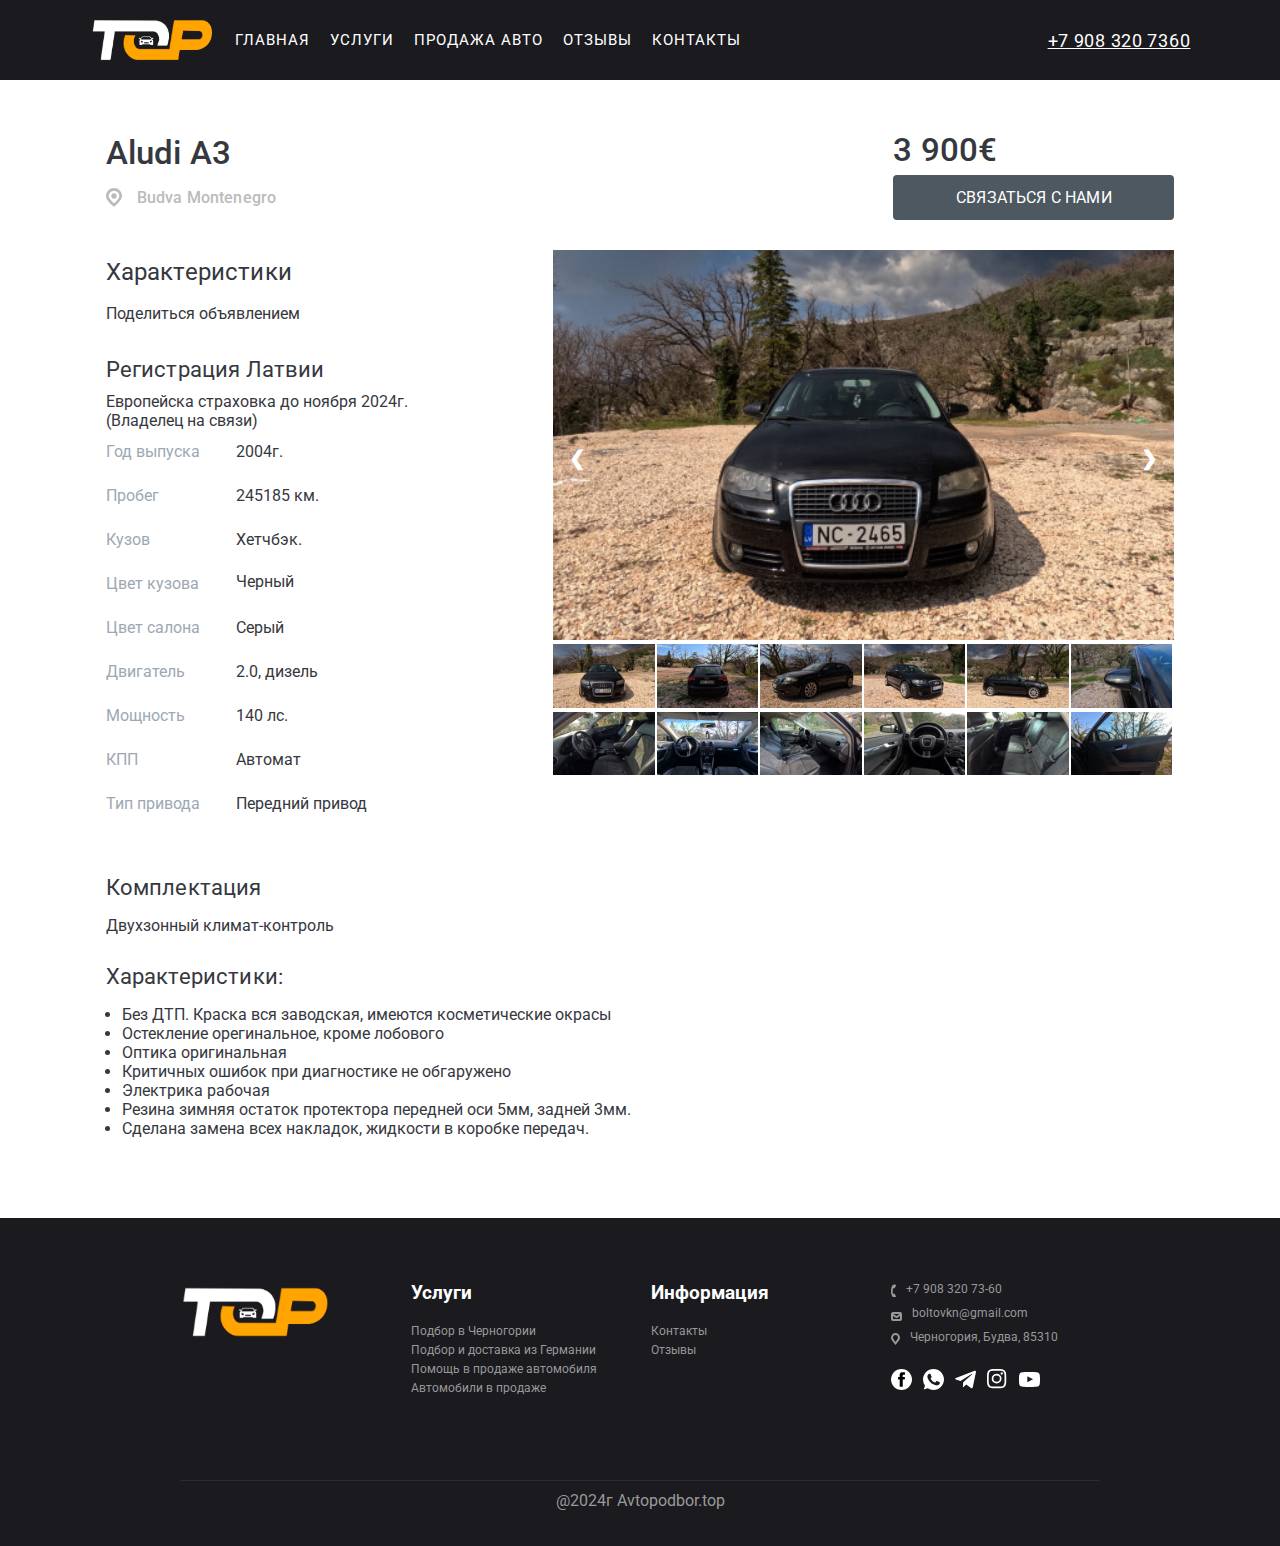
==== commit 9536d1ef: "Add files via upload" ====
--- a/autoAudiA3.html
+++ b/autoAudiA3.html
@@ -526,7 +526,7 @@
 								</a>
 							</li>
 							<li class="nav-social-item footer-social-item">
-								<a title="WhatsApp" href="https://wa.me/79022511001" target="_blank" rel="noopener noreferrer">
+								<a title="WhatsApp" href="https://wa.me/79083207360" target="_blank" rel="noopener noreferrer">
 									<wb-icon name="whatsapp" class="footer-hydrated" aria-hidden="true">
 										<svg xmlns="http://www.w3.org/2000/svg" viewBox="0 0 16 16">
 											<path
--- a/css/global.css
+++ b/css/global.css
@@ -0,0 +1,310 @@
+*,
+*:before,
+*:after {
+  box-sizing: border-box;
+}
+
+hr {
+  box-sizing: content-box;
+}
+
+:root {
+  --color-yellow: #fda301;
+}
+
+body,
+ol,
+::after,
+::before,
+ul,
+li,
+img,
+span {
+  box-sizing: border-box;
+}
+
+ol,
+ul,
+li {
+  list-style: none;
+}
+
+body,
+p,
+section,
+div,
+img,
+h1,
+h2,
+h3,
+h4,
+h5,
+a,
+ul,
+li {
+  padding: 0;
+  margin: 0;
+}
+a {
+  text-decoration: none;
+  cursor: pointer;
+  color: #fff;
+}
+body {
+  min-width: 320px;
+  min-height: 100%;
+  width: 100%;
+  position: relative;
+  font-family: "Roboto", arial, sans-serif;
+  font-size: 16px;
+  font-weight: normal;
+  color: #363840;
+}
+.text__h1 {
+  letter-spacing: 0.2rem;
+  line-height: 3.5rem;
+  font-size: 3rem;
+  font-weight: 500;
+  line-height: 2.5rem;
+  font-stretch: normal;
+  letter-spacing: normal;
+  color: #fff;
+}
+.text__h2 {
+  font-size: 33px;
+  line-height: 2.5rem;
+  letter-spacing: 0.01rem;
+  font-weight: 500;
+}
+.text__h3 {
+  font-size: 24px;
+  letter-spacing: 0.01rem;
+  line-height: 24px;
+  font-weight: 400;
+}
+.text__h4 {
+  font-size: 25px;
+  letter-spacing: 0.01rem;
+  line-height: 30px;
+  font-weight: 500;
+}
+.text__h5 {
+  font-size: 22px;
+  letter-spacing: 0.01rem;
+  line-height: 24px;
+  font-weight: 400;
+}
+.read-moor-block a {
+  color: #fff;
+  cursor: pointer;
+  font-size: 14px;
+  line-height: 20px;
+  font-weight: bold;
+  letter-spacing: 0.75px;
+  text-transform: none;
+  display: flex;
+  -webkit-box-align: center;
+  align-items: center;
+}
+.read-moor-icon {
+  user-select: none;
+  width: 1em;
+  height: 1em;
+  display: inline-block;
+  fill: currentcolor;
+  flex-shrink: 0;
+  transition: fill 200ms cubic-bezier(0.4, 0, 0.2, 1) 0ms;
+  font-size: 1.5rem;
+  vertical-align: middle;
+  font-size: 20px;
+  transform: rotate(-90deg);
+  color: #fff;
+}
+.btn-up {
+  z-index: 999;
+  position: fixed;
+  background-color: #1a1a1f;
+  border: #fff 2px solid;
+  border-radius: 50%;
+  right: 16px;
+  left: auto;
+  bottom: 16px;
+  cursor: pointer;
+  display: flex;
+  align-items: center;
+  justify-content: center;
+  transition: opacity 0.3s ease-in-out;
+  width: 48px;
+  height: 48px;
+  opacity: 1;
+}
+.btn-up span {
+  color: #fff;
+}
+.btn-up span svg {
+  fill: #fff;
+  font-size: 42px;
+  height: 42px;
+  vertical-align: middle;
+}
+.btn-up_hide {
+  display: none;
+}
+.btn-up_hiding {
+  opacity: 0;
+}
+.text16-e2 {
+  line-height: 24px;
+  letter-spacing: 0.01rem;
+  color: #e2e8ef;
+}
+.text16-36 {
+  line-height: 24px;
+  letter-spacing: 0.01rem;
+  color: #363840;
+}
+/* @media (hover: hover) and (pointer: fine) {
+  .btn-up:hover {
+    background-color: #ffa401;
+  }
+} */
+.block-container {
+	width: 86%;
+  max-width: 1140px;
+  max-height: 100%;
+  margin-right: auto;
+  margin-left: auto;
+  padding-left: 16px;
+  padding-right: 16px;
+}
+.block-container-big {
+  position: relative;
+  max-width: 1678px;
+	width: 86%;
+  min-height: 100%;
+  margin: 0 auto;
+}
+.block-container-big-slider {
+  max-width: 1140px;
+  margin: 0 auto;
+}
+.block-text-row {
+  padding-right: 5rem;
+  padding-bottom: 3rem;
+}
+.line {
+  width: 100%;
+  content: "";
+  color: #363840;
+  height: 5px;
+}
+.small-line {
+  width: 30px;
+  height: 0.5px;
+  background-color: #b0b8c0;
+}
+.gradient {
+  background: linear-gradient(
+    0deg,
+    rgba(26, 26, 26, 2) 0%,
+    rgba(26, 26, 26, 0.4) 25%,
+    rgba(26, 26, 26, 0) 100%
+  );
+}
+.gradient-top {
+  position: absolute;
+  background: linear-gradient(
+    180deg,
+    rgba(26, 26, 26, 2) 0%,
+    rgba(26, 26, 26, 0.2) 20%,
+    rgba(26, 26, 26, 0) 80%
+  );
+  top: 0;
+  left: 0;
+  right: 0;
+  bottom: 0;
+}
+.gradient {
+  position: absolute;
+  background: linear-gradient(
+    0deg,
+    rgba(26, 26, 26, 2) 0%,
+    rgba(26, 26, 26, 0.4) 10%,
+    rgba(26, 26, 26, 0) 100%
+  );
+  top: 0;
+  left: 0;
+  right: 0;
+  bottom: 0;
+}
+.price .eur {
+  font-size: 20px;
+}
+.header-about-me {
+  padding-top: 100px;
+  padding-bottom: 30px;
+  padding-left: 25px;
+}
+
+@media (max-width: 1440px) {
+  .text__h4 {
+    font-size: 20px;
+  }
+}
+@media (max-width: 1024px) {
+  .text__h1 {
+    font-size: 2.2rem;
+  }
+}
+@media (max-width: 900px) {
+
+
+	.block-container {
+		width: 100%;}
+
+  .breadcrumb {
+      font-size: 14px;
+  }
+  .text__h4 {
+    font-size: 27px;
+  }
+  .block-container-big {
+    padding-left: 0;
+    padding-right: 0;
+  }
+}
+@media (max-width: 768px) {
+
+  .up-arrow {
+    display: none;
+  }
+  .scroll-to-top {
+    right: 16px;
+  }
+  .gline {
+    display: none;
+  }
+  .small-tex-white {
+    font-size: 14px;
+  }
+}
+@media (max-width: 500px) {
+  .card-title {
+    padding: 16px 6px 16px;
+  }
+  .text__h2 {
+    font-size: 30px;
+    line-height: 2.4rem;
+  }
+  .text__h3 {
+    font-size: 19px;
+  }
+  .text__h4 {
+    font-size: 20px;
+  }
+}
+@media (max-width: 350px) {
+  .text__h2 {
+    font-size: 28px;
+  }
+}
--- a/css/header.css
+++ b/css/header.css
@@ -0,0 +1,499 @@
+
+.header-social{
+	width: 100%;
+	background-color:#1a1a1f;
+	border-top: 1px solid #363840;
+
+}
+
+.header-social-block{
+	align-items: center;
+	display: flex;
+	gap: 16px;
+justify-content: end;
+padding: 16px 0 16px 0;
+
+}
+.header-social-block svg{
+width: 21px;
+height: 21px;
+
+}
+.header-social-block li svg{
+width: 20px;
+height: 20px;
+fill: #fff;
+
+}
+.social-item svg:hover{
+	fill: #9f9f9f;
+}
+
+.header-social-container{
+	width: 86%;
+	max-width: 1678px;
+	margin: 0 auto;
+}
+
+header {
+  z-index: 16;
+  position: relative;
+  width: 100%;
+  background-color: #1a1a1f;
+  color: #fff;
+}
+.header-border{
+	border-bottom:#363840 1px solid;
+}
+
+.header-container {
+	width: 86%;
+  max-width: 1678px;
+  margin: 0 auto;
+  display: flex;
+  justify-content: center;
+  align-items: center;
+  height: 80px;
+}
+.header-logo img {
+height: 50px;
+  vertical-align: middle;
+  padding-right: 20px;
+}
+.header-menu {
+  width: 100%;
+  display: flex;
+  justify-content: space-between;
+  align-items: center;
+  text-align: center;
+}
+.menu-body {
+  height: 100%;
+}
+.menu-list {
+  width: 100%;
+}
+.menu-sub-list {
+  box-shadow: 0px 0px 10px 0px rgba(0, 0, 0, 0.3);
+  flex-direction: column;
+  display: flex;
+  align-items: center;
+  justify-content: center;
+  position: absolute;
+  top: 100%;
+  background: #fff;
+  color: #000;
+  width: 350px;
+}
+.menu-sub-link {
+  color: #000;
+  width: 100%;
+  font-size: 15px;
+  border-bottom: 1.5px solid rgba(156, 168, 180, 0.5);
+}
+.menu-sub-list .menu-sub-link a {
+  color: #000;
+}
+
+/*-header-tel-*/
+.header-tel {
+  color: #fff;
+  display: inline-flex;
+  justify-content: center;
+  align-items: center;
+  text-transform: uppercase;
+  font-weight: 400;
+  font-size: 18px;
+  letter-spacing: 0.04em;
+  white-space: nowrap;
+  min-width: 100px;
+  text-decoration: underline;
+}
+.header-tel:hover {
+   color: #9f9f9f; 
+}
+.home {
+  fill: #9ca8b4;
+  width: 16px;
+  height: 16px;
+}
+.arrow {
+  fill: #767676;
+  width: 12px;
+  height: 12px;
+}
+.arrow-lite {
+  fill: #767677;
+  width: 12px;
+  height: 12px;
+}
+.breadcrumb {
+  display: none;
+  padding: 25px 16px 16px;
+}
+/*--НАВИГАЦИЯ-- */
+.menu-body {
+  position: relative;
+  white-space: nowrap;
+  font-weight: 400;
+  letter-spacing: 1px;
+}
+/*---social icon-header-- */
+.icon-menu-header {
+  display: none;
+}
+.nav-social-mob {
+  display: flex;
+  justify-content: center;
+  padding: 10px 10px 20px 10px;
+  justify-content: center;
+}
+.nav-social {
+  display: flex;
+  flex-wrap: wrap;
+}
+.nav-social-item {
+  padding-right: 11px;
+}
+.nav-social-item:last-child {
+  padding-right: 0;
+}
+.nci {
+  width: 43px;
+  height: 43px;
+}
+/*---------- Mобилка и ПК-------*/
+/* body._pc .menu-list .menu-link:hover {
+width: 100%;
+  border-bottom: 4px solid #ffa401; 
+} */
+
+/* .menu-list > li {
+  width: 100%;
+} */
+
+.menu-link a {
+  position: relative;
+  line-height: 5.5;
+  display: flex;
+  align-items: center;
+  justify-content: center;
+  font-size: 15px;
+  color: #fff;
+  text-transform: uppercase;
+}
+body._pc .menu-link a:hover::after {
+  position: absolute;
+  left: 0;
+  bottom: 0;
+  display: block;
+  content: "";
+  height: 3px;
+  width: 0%;
+  /* background-color: #fff; */
+   background-color: #ffa401; 
+  transition: width ease 0.4s;
+}
+
+body._pc .menu-link a:hover::after,
+body._pc .menu-link a:focus::after {
+  width: 100%;
+}
+body._pc .menu-list > li:hover .menu-sub-list {
+  opacity: 1;
+  visibility: visible;
+  pointer-events: all;
+  transform: translate(0px, 0px);
+}
+body._touch .menu-list > li {
+  justify-content: center;
+  text-transform: uppercase;
+  display: flex;
+  align-items: center;
+  font-weight: 400;
+}
+header._touch .header {
+  position: fixed;
+  z-index: 998;
+}
+body._touch .menu-arrow {
+  /*стрелка*/
+  visibility: visible;
+  transition: transform 0.3s ease 0s;
+  display: block;
+  width: 0;
+  height: 0;
+  margin: 0px 0px 0px 7px;
+  border-left: 5px solid transparent;
+  border-right: 5px solid transparent;
+  border-bottom: 7px solid #fff;
+}
+body._touch .menu-list > li._active .menu-sub-list {
+  visibility: visible;
+  pointer-events: all;
+  transform: translate(0px, 0px);
+}
+body._touch .menu-list > li._active .menu-arrow {
+  transform: rotate(-180deg);
+}
+body._touch .menu-sub-link {
+  width: 100%;
+  color: #000;
+  font-size: 15px;
+  border-bottom: 1.5px solid rgba(156, 168, 180, 0.5);
+}
+@media (min-width: 900px) {
+	
+	.header-social-block{
+width: 100%;
+			}
+
+  .menu-list {
+    display: flex;
+    gap: 20px;
+    align-items: center;
+  }
+  .menu-list > li {
+    text-align: left;
+  }
+  .menu-sub-list {
+    position: absolute;
+    left: 0;
+    z-index: 998;
+    transform: translate(0px, 0px);
+    opacity: 1;
+    visibility: hidden;
+    transition: all 0.3s ease 0s;
+    pointer-events: none;
+  }
+  .menu-sub-list li a {
+    display: flex;
+    align-items: center;
+    justify-content: center;
+    width: 100%;
+  }
+}
+@media (max-width: 1095px) {
+	.menu-link a {
+ font-size:13px;}
+
+  .menu-link {
+    font-size: 14px;
+  }
+  .menu-link {
+    width: 100%;
+    color: #fff;
+    font-size: 15px;
+    /* padding: 24px 0 24px 0; */
+  }
+  .last-child {
+    border-bottom: none;
+  }
+  /* .menu-list > li {
+    position: relative;/********************
+  }*/
+}
+@media (max-width: 1000px) {
+
+	/* .header-social-block{
+		display: none;
+	} */
+
+
+  .breadcrumb {
+    display: block;
+  }
+  /*--header--*/
+  .header {
+    overflow: hidden;
+    height: 80px;
+    width: 100%;
+    position: fixed;
+    top: 0;
+    left: 0;
+    bottom: 0;
+    right: 0;
+  }
+  /*--BURGER MENU--*/
+  .box-menu-icon {
+    position: relative;
+    height: 100%;
+    display: flex;
+    justify-content: center;
+    align-items: center;
+    background-color: #1a1a1f;
+    text-align: center;
+  }
+  .menu-icon {
+    z-index: 6;
+    display: block;
+    position: relative;
+    width: 24px;
+    height: 16px;
+    cursor: pointer;
+margin-left: 23px;
+		
+  }
+  .menu-icon::after,
+  .menu-icon::before,
+  .menu-icon span {
+    left: 0;
+    position: absolute;
+    height: 15%;
+    width: 100%;
+    transition: all 0.3s ease 0s;
+    background-color: #fff;
+  }
+  .menu-icon::after,
+  .menu-icon::before {
+    content: "";
+  }
+  .menu-icon::before {
+    top: 0;
+  }
+  .menu-icon::after {
+    bottom: 0;
+  }
+  .menu-icon span {
+    top: 50%;
+    transform: scale(1) translate(0px, -50%);
+  }
+  .menu-icon._active span {
+    transform: scale(0) translate(0px, -50%); /* убрали полоску пр середине*/
+  }
+  .menu-icon._active::before {
+    top: 50%;
+    transform: rotate(-45deg) translate(0px, -50%); /* палочку опустили*/
+  }
+  .menu-icon._active::after {
+    bottom: 50%;
+    transform: rotate(45deg) translate(0px, 50%);
+  }
+  /*---*/
+  .menu-link:first-child {
+    padding-top: 80px;
+  }
+  .icon-menu-header {
+    display: block;
+  }
+  /* -- */
+  header._active {
+    position: fixed;
+    top: 0;
+    left: 0;
+    z-index: 6;
+  }
+  body._active {
+    overflow: hidden;
+  }
+  .menu-list li {
+    margin: 0;
+  }
+  .header-container {
+    padding-left: 0;
+    padding-right: 0;
+  }
+  .header-nav-mobile {
+    flex-grow: 0;
+  }
+  .menu-body {
+    padding-right: 0;
+    overflow: auto;
+    z-index: 5;
+    position: fixed;
+    top: 0px;
+    left: -100%;
+    width: 100%;
+    height: 100%;
+    background-color: #fff;
+    color: #000;
+    transition: left 0.3s ease 0s;
+  }
+  .menu-body._active {
+    overflow: hidden;
+    left: 0;
+  }
+  .menu-list > li {
+    position: relative;
+    flex-wrap: wrap;
+  }
+  .menu-list > li:last-child {
+    margin-bottom: 0;
+  }
+  .menu-list > ._active .menu-sub-list {
+    margin-top: 24px;
+    color: #000;
+    display: block;
+  }
+  .menu-link {
+    font-size: 24px;
+  }
+  .menu-sub-list {
+    top: 0;
+    left: 0;
+    position: relative;
+    flex: 1 1 100%;
+    display: none;
+    width: 100%;
+  }
+  .menu-link a {
+    color: #fff;
+  }
+  .menu-sub-link a {
+    color: #000;
+  }
+  .menu-list {
+    height: 100%;
+    background-color: #1a1a1f;
+  }
+
+	
+
+
+}
+@media (max-width: 900px) {
+	.header-social-container {
+    width: 100%;
+		padding-right: 21px;
+		padding-left: 21px;
+   
+}
+}
+@media (max-width: 568px) {
+
+	.header-logo img {
+    height: 40px;
+  }
+
+  .nav-text {
+    display: none;
+  }
+  .header-btn {
+    font-size: 12px;
+  }
+}
+@media (max-width: 425px) {
+  .header-tel {
+    font-size: 14px;
+  }
+}
+@media (max-width: 357px) {
+ 
+  .header-tel {
+    padding-right: 10px;
+  }
+
+	.header-social-container {
+  	padding-right: 16px;
+		padding-left: 16px;
+  
+}
+@media (max-width: 320px) {
+  .header-logo img {
+    width: 120px;
+    height: 44px;
+  }
+	.nav-social-item {
+    padding-right: 8px;
+}
+}}
--- a/css/underheader.css
+++ b/css/underheader.css
@@ -0,0 +1,230 @@
+.picture {
+  /*z-index: -1;   */
+  height: 100%;
+  position: relative;
+  background-color: #1a1a1f;
+  padding-bottom: 16px;
+}
+.text999 {
+  margin: 0 auto;
+bottom: 0;
+  position: absolute;
+  top: 15%;
+  z-index: 5;
+}
+
+
+.main-picture-container::after {
+  content: "";
+  height: calc(100% + 2px);
+  position: absolute;
+  top: -1px;
+  width: 100%;
+  background: linear-gradient(
+    to right,
+    rgba(26, 26, 31, 2) 0%,
+    rgba(26, 26, 31, 0) 50%
+  );
+  left: 0;
+	right: 0;
+	bottom: 0;
+}
+
+.main-picture-container {
+  position: relative;
+  margin: 0 auto;
+  max-width: 1678px;
+	width: 100%;
+  min-height: calc(100vw * 0.4);
+  background-image: url(../images/img/main1680.png);
+  background-size: cover;
+  z-index: 5;
+}
+
+.tagline-p {
+  padding-bottom: 30px;
+  color: #fff;
+  padding-top: 20px;
+  font-size: 25px;
+  font-weight: 400;
+  line-height: normal;
+  font-stretch: normal;
+  letter-spacing: 0.01rem;
+}
+.main-picture-text__header {
+  width: 63%;
+}
+
+.box-button-picture {
+  width: 281px;
+  position: absolute;
+  left: 0;
+}
+
+.box-button a {
+  width: 100%;
+  display: flex;
+  justify-content: center;
+  align-items: center;
+  transition: all 150ms cubic-bezier(0.335, 0.015, 0.46, 0.995) 0s;
+  background-color: #ffff;
+  color: #000;
+  padding: 13px 60px;
+  border-radius: 4px;
+  font-size: 17px;
+  font-weight: 400;
+  white-space: nowrap;
+  letter-spacing: 0.01em;
+}
+.box-button a:hover {
+  background: none;
+  border: 1px solid #fff;
+  color: #fff;
+}
+
+@media (max-width: 1440px) {
+  .tagline-p {
+    padding-top: 16px;
+  }
+}
+
+/* @media (max-width: 1024px) {
+  .main-picture-container {
+    background-image: url(/images/img/main768.png);
+    min-height: calc(100vw * 0.6);
+  }
+} */
+@media (max-width: 900px) {
+
+
+
+	.header-container {
+     width: 100%;
+    max-width: 1678px;
+padding-left: 21px;
+padding-right: 21px;
+}
+	.main-picture-text__header {
+		padding-top: 20px;
+}
+
+
+
+
+	.main-picture-container {
+    min-height: calc(100vw * 0.6);
+    background-image: url(../images/img/m2.png);
+  } 
+
+	.main-picture-text__header {
+    width: 80%;
+  }
+
+  .block-container-big {
+    width: 100%;
+		padding-left: 21px;
+		padding-right: 21px;
+  }
+
+  .box-button-picture {
+    width: 100%;
+    /* position: absolute;
+    bottom:0;
+    left: 50%;
+    margin-right: -50%;
+    transform: translate(-50%, -50%); */
+  }
+  .text999 {
+	display: flex;
+	align-items: center;
+	justify-content: center;
+		position: relative;
+    bottom: 0;
+    left: 0;
+    right: 0;
+		text-align: center;
+  }
+  .picture {
+    padding-left: 0;
+    padding-right: 0;
+    padding-bottom: 90px;
+  }
+  .main-picture-container::after {
+    background: linear-gradient(
+      to top,
+      rgba(26, 26, 31, 2) 0%,
+      rgba(26, 26, 31, 0) 25%
+    );
+  }
+
+  .main__h1 {
+    font-size: 3rem;
+  }
+}
+
+@media (max-width: 594px) {
+	 .main-picture-container {
+	
+		min-height: calc(100vw * 0.8);
+		background-image: url(../images/img/Frame\ 32366.png);
+	
+	}   
+	
+
+
+
+
+	.tagline-p {
+		padding-top: 10px;
+}
+	.main-picture-text__header {
+		width: 100%;}
+ 
+  .tagline-p {
+    font-size: 21px;
+  }
+
+  .main-picture-container::after {
+    background: linear-gradient(
+      to top,
+      rgba(26, 26, 31, 2) 0%,
+      rgba(26, 26, 31, 0) 25%
+    );
+  }
+ 
+
+}
+
+@media (max-width: 375px) {
+  .main-picture-text__header {
+    width: 100%;
+  }
+
+.tagline-p {
+		font-size: 18px;
+}
+.block-container-big {
+  
+	padding-left: 16px;
+	padding-right: 16px;
+}
+
+.header-container {
+padding-left: 16px;
+padding-right: 16px;
+}
+
+}
+
+@media (max-width: 346px) {
+  .tagline-p {
+    padding-top: 5px;
+  }
+
+
+	.tagline-p {
+		font-size: 18px;
+}
+
+
+}
--- a/css/cards.css
+++ b/css/cards.css
@@ -0,0 +1,137 @@
+.card-section {
+  width: 100%;
+  background-color: #1a1a1f;
+  color: #fff;
+}
+.card-section a {
+  color: #fff;
+}
+.card-header{
+width: 100%;
+margin: 0 auto;
+color:#fff;
+padding-bottom: 30px;
+}
+.card-item img {
+  display: block;
+  transition: all 1s ease-out;
+  width: 100%;
+  position: relative;
+  object-fit: cover;
+  overflow: hidden;
+  object-position: 50% 50%;
+}
+.block-img {
+  max-height: 350px;
+  display: block;
+  width: 100%;
+  overflow: hidden;
+}
+.block-img img {
+  display: inline-block;
+	max-height: 350px;
+}
+.card {
+		display: flex;
+		width: 86%;
+		}
+.read-moor a {
+   gap: 5px;
+  align-items: center;
+  display: flex;
+  justify-content: left;
+}
+.header-cards {
+  width: 100%;
+}
+.card-th2 {
+  padding-bottom: 20px;
+}
+.card-header {
+  padding-left: 16px;
+  padding-right: 16px;
+}
+.card-item {
+	border: 1px solid #333;
+	margin-left: 16px;
+	flex: 0 1 33.33%;
+margin-bottom: 16px;
+  word-wrap: break-word;
+   overflow: hidden;
+  transition: 0.5s;
+ }
+.card-item:first-child{
+margin-left: 0;
+}
+.card-item-wrapper {
+  position: relative;
+}
+.card-title {
+   left: 16px;
+  bottom:  0px; 
+  color: #fff;
+	padding: 16px;
+}
+.card-row3-wrapper {
+	display: flex;
+  margin: 0 auto;
+  gap: 16px;
+  display: flex;
+  padding-top: 30px;
+}
+.card-row3:not(:first-child) {
+  margin-left: 8px;
+}
+ .card-item :hover img {
+  transform: scale(1.1);
+  display: inline-block;
+}
+.card-text {
+  font-weight: 400;
+  font-size: 20px;
+  text-align: start;
+}
+.card-title h3 {
+  padding-top: 24px;
+  padding-bottom: 10px;
+  text-align: start;
+}
+@media (max-width: 900px) {
+  .card-th2 {
+    padding-top: 50px;
+  }
+  /* .card-section {
+    padding-top: 0;
+    padding-bottom: 0;
+  } */
+  .card {
+    padding-bottom: 0;
+		width: 90%;
+  }
+  .card {
+    flex-direction: column;
+    width: 100%;
+  }
+  .card-item {
+    width: 100%;
+		margin-left: 0;
+  }
+  .card-item img {
+    height: 350px;
+  }
+}
+@media (max-width: 500px) {
+
+	.block-img img {
+		max-height: 320px;
+	}
+ .card-title{
+	padding: 16px 6px 16px;
+
+ }
+}
+@media (max-width: 400px) {
+  .card-text {
+    font-size: 16px;
+  }
+}
--- a/css/services-germany.css
+++ b/css/services-germany.css
@@ -0,0 +1,191 @@
+.inspection {
+	overflow: hidden;
+  color: #fff;
+  /* position: relative;
+  z-index: -1; */
+}
+.inspection-wrapper-germany {
+  padding-top: 6rem;
+  margin-bottom: 2rem;
+  background-color: #1a1a1f;
+  position: relative;
+}
+.text-row {
+  padding-bottom: 50px;
+  display: flex;
+  justify-content: space-between;
+  gap: 30px;
+}
+
+.text-row-h2{
+	flex: 0 0 45%;
+}
+ .small-line-germany {
+  margin-top: 30px;
+  margin-bottom: 8px;
+  width: 30px;
+  height: 0.5px;
+  background-color: #b0b8c0;
+} 
+.block-picture {
+  position: relative;
+}
+.block-picture img {
+  position: relative;
+  z-index: 2;
+  width: 100%;
+  max-height: 470px;
+  vertical-align: middle;
+  object-fit: cover;
+}
+.block-picture::after {
+  border: none;
+  content: "";
+  height: 51%;
+  position: absolute;
+  background-color: #fff;
+  width: 100vw;
+  top: 50%;
+  right: 0;
+}
+.block-picture::before {
+  content: "";
+  height: 51%;
+  position: absolute;
+  background-color: #fff;
+  width: 100vw;
+  top: 50%;
+  left: 0;
+  border: none;
+}
+.block-items {
+  width: 100%;
+  display: flex;
+  justify-content: space-between;
+}
+.block-item {
+  justify-content: start;
+  margin-right: 30px;
+  padding-top: 15px;
+  text-align: center;
+  flex: 0 0 31.333%;
+  min-width: 31.3333333333%;
+  padding-bottom: 4rem;
+  border-bottom: 1px solid #b0b8c0;
+  display: flex;
+  flex-direction: column;
+}
+.block-item:last-child {
+  margin-right: 0;
+}
+.block-items-duble {
+  width: 100%;
+  display: flex;
+  justify-content: center;
+  flex-wrap: wrap;
+}
+.block-items-duble-wrapper {
+  display: flex;
+  width: 100%;
+  justify-content: center;
+  flex-wrap: wrap;
+}
+ .block-itemd {
+  margin-top: 30px;
+} 
+.block-title {
+  padding-top: 50px;
+  width: 70%;
+  margin: 0 auto;
+  padding-bottom: 50px;
+  text-align: center;
+}
+.block-title h2 {
+  padding-bottom: 10px;
+}
+.block-headertext h3 {
+  text-align: center;
+}
+.block-headertext {
+  display: flex;
+  align-items: center;
+  flex-direction: column;
+}
+.block-headertext h3 {
+  font-size: 24px;
+  line-height: 30px;
+  letter-spacing: 0.01em;
+  text-transform: uppercase;
+}
+.block-item-text {
+  font-size: 18px;
+  text-align: center;
+  padding-top: 4px;
+  width: 100%;
+}
+.block-headerpict img {
+  width: 40px;
+  height: 40px;
+  margin-bottom: 2px;
+}
+/*--------------------------*/
+@media (max-width: 768px) {
+  .text {
+    width: 50%;
+  }
+  .inspection-wrapper-germany {
+    padding-top: 3rem;
+  }
+  .block-container {
+    margin-left: auto;
+    margin-right: auto;
+  }
+  .block-items {
+    align-items: center;
+    flex-direction: column;
+  }
+  .block-title {
+    padding-bottom: 40px;
+    width: 100%;
+  }
+  .block-item {
+    margin-right: 0;
+    width: 100%;
+  }
+  .services-germany__customs {
+    padding-top: 5px;
+    padding-bottom: 50px;
+  }
+  .block-items-duble-wrapper {
+    width: 90%;
+    flex-direction: column;
+  }
+}
+@media (max-width: 768px) {
+  .text-row {
+    padding: 0px 0px 50px 0px;
+    flex-direction: column;
+  }
+  @media (max-width: 604px) {
+    .block-picture img {
+      height: 300px;
+    }
+    .block-title {
+      padding-top: 10px;
+    }
+    .picture-box picture img {
+      height: 300px;
+    }
+  }
+  @media (max-width: 425px) {
+    .block-picture img {
+      height: 250px;
+    }
+    .small-line-germany {
+      margin-top: 16px;
+    }
+    .text-row {
+      text-align: center;
+    }
+  }
+}
--- a/css/services-montenegro.css
+++ b/css/services-montenegro.css
@@ -0,0 +1,276 @@
+.btn-servise a {
+  width: 250px;
+  display: flex;
+  justify-content: center;
+  align-items: center;
+  transition: all 150ms cubic-bezier(0.335, 0.015, 0.46, 0.995) 0s;
+  background-color: #4e5860;
+  padding: 13px 60px;
+  border-radius: 4px;
+  font-size: 16px;
+  font-weight: 400;
+  white-space: nowrap;
+  letter-spacing: 0.01em;
+  color: #fff;
+}
+.btn-servise:hover a {
+  background-color: transparent;
+  border: 1px solid #1a1a1f;
+  color: #1a1a1f;
+}
+.btn-servise-mne {
+  padding-top: 25px;
+}
+.services-mne {
+  background-color: #1a1a1f;
+  padding: 0 16px 0 16px;
+  margin-bottom: 70px;
+}
+.mne-line {
+  background-color: #363840;
+  width: 50%;
+  margin-top: 50px;
+  margin-bottom: 10px;
+  content: "";
+  height: 1px;
+}
+.small-line {
+  margin-top: 30px;
+  margin-bottom: 10px;
+  width: 42px;
+  height: 0.5px;
+  background-color: #b0b8c0;
+}
+.price-montenegro li {
+  list-style-type: square;
+  margin-left: 20px;
+}
+.mne-picture__text h1 {
+  margin-bottom: 2rem;
+  color: #fff;
+}
+.mne-picture__block-text {
+  width: 50%;
+  margin-left: 10%;
+  margin-top: 35%;
+  padding-bottom: 35px;
+}
+.mne-cards {
+  margin-bottom: 50px;
+}
+.mne-picture {
+  display: flex;
+  justify-content: space-between;
+  color: #fff;
+}
+.mne-picture-container img {
+  height: 100%;
+  width: 100%;
+  object-fit: cover;
+  display: block;
+}
+.mne-picture-container {
+  border: 1px solid #333;
+  width: 52.5%;
+  max-height: 100%;
+  position: relative;
+}
+.price {
+  font-size: 30px;
+  font-weight: 500;
+  font-family: "Roboto", arial, sans-serif;
+}
+.mne-card-wrapper {
+  margin: auto;
+  overflow: hidden;
+}
+.mne-card-container {
+  margin-bottom: -55px;
+}
+.mne-card {
+  transform: translateY(-8rem);
+  display: flex;
+  flex-direction: row;
+  background: #e2e8ef;
+  margin-top: 9.7rem;
+  position: relative;
+  height: 600px;
+  width: 100%;
+}
+.mne-card-text {
+  display: flex;
+  flex-direction: column;
+  width: 54%;
+  justify-content: center;
+  padding-left: 40px;
+  padding-right: 40px;
+}
+.mne-card-picture {
+  overflow: hidden;
+  margin-left: 32px;
+  flex-shrink: 0;
+  flex: 0 0 46%;
+  transform: translateY(-4rem);
+  padding-left: 15px;
+  margin-bottom: -6rem;
+}
+.mne-card-picture img {
+  object-fit: cover;
+  overflow: hidden;
+  width: 100%;
+  position: absolute;
+  height: 100%;
+  width: 100%;
+  min-width: 100.1%;
+  min-height: 100.1%;
+  top: 50%;
+  left: 50%;
+  transform: translate(-50%, -50%);
+}
+.mne-card-revers {
+  flex-direction: row-reverse;
+}
+.mne-card-picture-revers {
+  margin-right: 32px;
+}
+.mne-text__h2 {
+  padding-bottom: 30px;
+}
+.mne-text-p li {
+  color: #363840;
+  font-weight: normal;
+  font-stretch: normal;
+  text-transform: none;
+  letter-spacing: 0.1rem;
+  line-height: 1.3rem;
+  font-size: 14px;
+  list-style-position: inside;
+  list-style-type: disc;
+}
+.mne-text-p-small {
+  color: #363840;
+  font-weight: normal;
+  font-stretch: normal;
+  text-transform: none;
+  letter-spacing: 0.01rem;
+  line-height: 1.2rem;
+  font-size: 14px;
+}
+@media (max-width: 1200px) {
+  .mne-small-text {
+    padding-bottom: 6rem;
+  }
+  .mne-card {
+    height: 700px;
+  }
+  .mne-picture__block-text {
+    margin-left: 5%;
+  }
+}
+@media (max-width: 780px) {
+  .services-mne {
+    margin-bottom: 50px;
+  }
+  .block-container-mne {
+    padding-left: 0;
+    padding-right: 0;
+  }
+  .mne-picture-container img {
+    height: 300px;
+  }
+  .mne-line {
+    margin-top: 5px;
+  }
+  .mne-picture__block-text {
+    margin: 5% auto 0 auto;
+    width: 90%;
+  }
+  .mne-h2 {
+    padding-top: 30px;
+  }
+  .small-line {
+    margin-top: 6px;
+  }
+  .text h1 {
+    font-size: 24px;
+  }
+  .mne-card-text {
+    width: 100%;
+    justify-content: flex-start;
+    margin-top: 5rem;
+  }
+  .mne-picture__text h1 {
+    margin-bottom: -1.2rem;
+  }
+  .mne-picture {
+    flex-wrap: wrap;
+  }
+  .mne-card {
+    padding-bottom: 6rem;
+    flex-direction: column;
+    margin-bottom: 2rem;
+  }
+  .mne-text__h2 {
+    padding-bottom: 10px;
+  }
+  .mne-card-picture {
+    width: 100%;
+    margin-left: auto;
+    margin-right: auto;
+    transform: translateY(-2rem);
+  }
+  .mne-card-text .mne-card-text-revers {
+    flex-direction: column;
+    width: 85%;
+    margin-left: auto;
+    margin-right: auto;
+  }
+  .mne-picture-container {
+    width: 100%;
+  }
+  .mne-card-container {
+    margin-bottom: -7rem;
+  }
+  .mne-small-text {
+    margin-bottom: -6rem;
+  }
+  .price {
+    margin-top: 0;
+  }
+  .mne-card-text-top {
+    margin-bottom: 1rem;
+    margin-top: 1rem;
+  }
+  .footer-mne {
+    margin-top: -50px;
+  }
+}
+@media (max-width: 550px) {
+
+
+   .mne-picture-container img {
+    height: 200px;
+  }
+  .btn-servise-mne {
+    padding-top: 20px;
+  }
+  .mne-text-p li {
+    font-size: 14px;
+  }
+  .mne-card {
+    height: 850px;
+  }
+  .mne-card-picture {
+    flex: 0 0 39%;
+  }
+  .mne-card-text {
+    padding-left: 16px;
+    padding-right: 16px;
+    justify-content: start;
+  }
+}
+@media (max-width: 360px) {
+  .mne-card {
+    height: 950px;
+  }
+}
--- a/css/services-sale.css
+++ b/css/services-sale.css
@@ -0,0 +1,228 @@
+.advantages-header__wrapper {
+  padding: 50px 0 70px 0;
+  width: 100%;
+  }
+.advantages-header {
+  display: flex;
+  align-items: center;
+}
+.advantages-revers {
+  max-width: 1140px;
+  margin: 0 auto;
+  display: flex;
+  background-color: #1a1a1f;
+}
+.advantages-light {
+  padding: 100px 0;
+  display: flex;
+}
+.advantages-light__wrapper {
+  max-width: 1140px;
+  display: flex;
+  margin: 0 auto;
+}
+
+.advantages-black {
+  width: 100%;
+  background-color: #1a1a1f;
+  color: #fff;
+}
+.advantages__item__header {
+	padding-bottom: 5px;
+  display: flex;
+  align-items: center;
+}
+.advantages__text {
+  flex: 0 0 50%;
+  justify-content: center;
+  display: flex;
+  flex-direction: column;
+ }
+.advantages-revers__text {
+  flex: 0 0 50%;
+  justify-content: center;
+  display: flex;
+  flex-direction: column;
+  padding-right: 7%;
+}
+.advp {
+	padding-top: 5px;
+  line-height: 24px;
+  font-size: 16px;
+  color: #e2e8ef;
+  letter-spacing: 0.01em;
+}
+.tagline {
+  line-height: 24px;
+  padding: 5px;
+  font-size: 16px;
+  letter-spacing: 0.01em;
+  color: #e2e8ef;
+}
+.advantages__item img {
+  object-fit: cover;
+  display: block;
+  width: 100%;
+  height: 540px;
+}
+.advantages__item__text {
+  padding-bottom: 20px;
+}
+.advantages__text {
+  padding-left: 5%;
+  width: 50%;
+}
+
+.advantages__item__text h3 {
+  font-weight: 500;
+  font-size: 20px;
+  text-transform: uppercase;
+}
+.ss-card-text {
+  display: flex;
+  flex-direction: column;
+  justify-content: center;
+  padding-left: 40px;
+  padding-right: 40px;
+}
+.ss-price {
+  font-size: 20px;
+  font-weight: 500;
+}
+.ss-card {
+  transform: translateY(-8rem);
+  display: flex;
+  flex-direction: row;
+  background: #e2e8ef;
+  margin-top: 9.7rem;
+  position: relative;
+  height: 600px;
+  width: 100%;
+}
+.block-picture-sale {
+	padding: 0 16px 0 16px;
+  background-color: #1a1a1f;
+  margin-bottom: 100px;
+}
+.block-text-picture {
+  flex-direction: row-reverse;
+  flex: 0 0 40%;
+  display: flex;
+  justify-content: space-between;
+  color: #fff;
+}
+.block-text-picture__text {
+  padding-left: 24px;
+  padding-right: 114px;
+  padding-bottom: 35px;
+  width: 50%;
+  justify-content: end;
+  margin-top: 38%;
+}
+.block-text-picture__picture img {
+	display: block;
+  object-fit: cover;
+  height: 100%;
+  width: 100%;
+}
+.block-text-picture__picture  {
+	border: 1px solid #333;
+}
+
+.line-small-sale {
+  width: 50%;
+  margin-top: 50px;
+  margin-bottom: 10px;
+  content: "";
+  background-color: #363840;
+  height: 1px;
+  overflow: visible;
+}
+@media (max-width: 1200px) {
+  .advantages__text {
+    padding-left: 24px;
+    padding-right: 24px;
+  }
+}
+@media (max-width: 1060px) {
+	.advantages-header__wrapper{
+		padding: 0px 0 70px 0;
+	}
+  .advantages-light {
+    padding: 56px 0;
+  }
+  .advantages {
+    padding: 0;
+  }
+  .ss-card-text {
+    padding-left: 0;
+    padding-right: 0;
+  }
+}
+@media (max-width: 780px) {
+
+	.advantages-header__wrapper {
+		padding: 0px 0 30px 0;
+}
+	.advantages-revers__text {
+    padding: 25px 16px;
+  }
+  .advantages__item img {
+    height: 350px;
+  }
+  .advantages__text {
+    width: 100%;
+    padding: 30px 16px 0 16px;
+  }
+  .advantages-light__wrapper {
+    flex-direction: column;
+  }
+  .advantages-revers {
+    flex-direction: column-reverse;
+  }
+  .ss-card {
+    height: 700px;
+    padding-bottom: 6rem;
+    flex-direction: column;
+    margin-bottom: 2rem;
+  }
+   .block-text-picture {
+    flex-direction: column;
+  }
+  .block-text-picture__text {
+    width: 100%;
+    padding-right: 16px;
+    padding-left: 16px;
+    margin-top: 5%;
+  }
+  .block-text-picture__picture {
+    width: 100%;
+  }
+  .block-text-picture__picture img {
+    max-height: 400px;
+  }
+  .line-small-sale {
+    margin-top: 40px;
+  }
+}
+@media (max-width: 660px) {
+  .advantages__item img {
+    height: 270px;
+  }
+  .ss-card {
+    height: 950px;
+  }
+  .ss-card {
+    height: 793px;
+  }
+}
+@media (max-width: 375px) {
+  .ss-card {
+    height: 820px;
+  }
+}
+@media (max-width: 368px) {
+  .ss-card {
+    height: 1040px;
+  }
+}
--- a/css/about-me.css
+++ b/css/about-me.css
@@ -0,0 +1,168 @@
+/*modal */
+.itc-slider-items-modal {
+  display: flex;
+}
+.itc-slider-item-modal {
+	
+  padding-right: 10px;}
+
+.container-modal a {
+	width: 281px;
+margin-top: 30px;
+  text-decoration: none;
+} 
+.modal {
+  position: fixed;
+  top: 0;
+  right: 0;
+  bottom: 0;
+  left: 0;
+  background: rgba(0, 0, 0, 0.5);
+  z-index: 1050;
+  opacity: 0;
+  -webkit-transition: opacity 400ms ease-in;
+  -moz-transition: opacity 400ms ease-in;
+  transition: opacity 400ms ease-in;
+  pointer-events: none;
+}
+.modal-open {
+  opacity: 1;
+  pointer-events: auto;
+  overflow-y: auto;
+}
+.modal-dialog {
+  position: relative;
+  width: 100%;
+}
+.itc-slider-item-modal img {
+  height: 417px;
+}
+
+.itc-about-me-text {
+  flex: 0 0 50%;
+}
+@media (min-width: 576px) {
+  .modal-dialog {
+    max-width: 680px;
+  }
+}
+.modal-content {
+  position: relative;
+  display: flex;
+  -webkit-box-orient: vertical;
+  -webkit-box-direction: normal;
+  -webkit-flex-direction: column;
+  -ms-flex-direction: column;
+  flex-direction: column;
+  background-color: #fff;
+  -webkit-background-clip: padding-box;
+  background-clip: padding-box;
+  border: 1px solid rgba(0, 0, 0, 0.2);
+  border-radius: 0.3rem;
+  outline: 0;
+  margin-left: 0px;
+  margin-right: 0px;
+}
+@media (min-width: 768px) {
+  .modal-content {
+    -webkit-box-shadow: 0 5px 15px rgba(0, 0, 0, 0.5);
+    box-shadow: 0 5px 15px rgba(0, 0, 0, 0.5);
+  }
+}
+.modal-header {
+  display: flex;
+  align-items: center;
+  -webkit-box-pack: justify;
+  -webkit-justify-content: space-between;
+  -ms-flex-pack: justify;
+  justify-content: space-between;
+  padding: 15px;
+  border-bottom: 1px solid #eceeef;
+}
+.modal-title {
+  margin-top: 0;
+  margin-bottom: 0;
+  line-height: 1.5;
+  font-size: 1.25rem;
+  font-weight: 500;
+}
+.close {
+  float: right;
+  font-family: sans-serif;
+  font-size: 24px;
+  font-weight: 700;
+  line-height: 1;
+  color: #000;
+  text-shadow: 0 1px 0 #fff;
+  opacity: 0.5;
+  text-decoration: none;
+}
+.close:focus,
+.close:hover {
+  color: #000;
+  text-decoration: none;
+  cursor: pointer;
+  opacity: 0.75;
+}
+.modal-body {
+  position: relative;
+  -webkit-box-flex: 1;
+  -webkit-flex: 1 1 auto;
+  -ms-flex: 1 1 auto;
+  flex: 1 1 auto;
+  padding: 15px;
+  overflow: auto;
+}
+.myfoto {
+  display: block;
+  width: 100%;
+  object-fit: cover;
+}
+.about-me-img {
+  flex: 0 0 50%;
+}
+
+.itc-about-me-text h2 {
+  padding-bottom: 20px;
+}
+.about-me {
+  padding-top: 70px;
+  padding-bottom: 70px;
+  background-color: #f3f3f3;
+}
+.itc-about-me-block {
+  display: flex;
+  justify-content: space-between;
+}
+.itc-about-me-text {
+  padding-right: 5%;
+}
+@media (max-width: 1024px) {
+  .about-me {
+    padding-top: 50px;
+  }
+  .itc-slider-item-modal img {
+    height: 295px;
+  }
+  .container-modal {
+    display: flex;
+   }
+  .itc-about-me-block {
+    flex-direction: column;
+  }
+  .itc-about-me-text {
+    width: 100%;
+    padding-bottom: 30px;
+  }
+}
+@media (max-width: 500px) {
+	.container-modal a {
+		width: 100%;
+	} 
+	.container-modal {
+      justify-content: center;
+  }
+
+
+
+}
--- a/css/modal.css
+++ b/css/modal.css
@@ -0,0 +1,115 @@
+ .itc-modal {
+  --itc-modal-margin: 0.5rem;
+} 
+@media (min-width: 576px) {
+  .itc-modal {
+    --itc-modal-margin: 1.75rem;
+  }
+}   
+.modal{
+	width: 100%;
+	display: flex;
+	justify-content: center;
+	align-items: center;
+}
+.itc-modal-backdrop {
+  position: fixed;
+  top: 0;
+  right: 0;
+  bottom: 0;
+  left: 0;
+  z-index: -1;
+  background: rgb(0 0 0 / 50%);
+  opacity: 0;
+  transition: opacity 0.2s ease-in;
+  pointer-events: none;
+}
+.itc-modal-content {
+  position: relative;
+  display: flex;
+  flex-direction: column;
+  width: auto;
+  background-color: #fff;
+  background-clip: padding-box;
+  border: 1px solid rgb(0 0 0 / 20%);
+  border-radius: 0.3rem;
+  box-shadow: 0 0 7px 0 rgb(0 0 0 / 30%);
+  transition: opacity 0.3s ease-in;
+}
+@media (min-width: 576px) {
+  .itc-modal-content {
+    max-width: 500px;
+    }
+}
+.itc-modal-show .itc-modal-backdrop,
+.itc-modal-show .itc-modal-content {
+	display: flex;
+	align-items: center;
+	margin: 0 auto;
+  z-index: 1050;
+  overflow-y: auto;
+  opacity: 1;
+  pointer-events: auto;
+}
+.itc-modal-scrollable {
+  max-height: 100%;
+  overflow: hidden;
+}
+.itc-modal-header {
+	width: 100%;
+  display: flex;
+  justify-content: space-between;
+  align-items: center;
+  padding: 15px; 
+  border-bottom: 1px solid #eceeef;
+}
+.itc-modal-title {
+  margin-top: 0;
+  margin-bottom: 0;
+  font-weight: 500;
+  font-size: 1.25rem;
+  line-height: 1.5;
+}
+.itc-modal-btn-close {
+  float: right;
+  color: #000;
+  font-weight: 700;
+  font-size: 24px;
+  font-family: sans-serif;
+  line-height: 1;
+  text-decoration: none;
+  text-shadow: 0 1px 0 #fff;
+  opacity: 0.5;
+}
+.itc-modal-btn-close:focus,
+.itc-modal-btn-close:hover {
+  color: #000;
+  text-decoration: none;
+  cursor: pointer;
+  opacity: 0.75;
+}
+.itc-modal-body {
+  position: relative;
+  flex: 1 1 auto;
+  padding: 1rem;
+  overflow-y: auto;
+  overflow-wrap: normal;
+}
+.itc-modal-footer {
+  display: flex;
+  justify-content: flex-end;
+  align-items: center;
+  padding: 1rem;
+  border-top: 1px solid #e9ecef;
+  border-bottom-right-radius: 0.3rem;
+  border-bottom-left-radius: 0.3rem;
+}
+@media (max-width: 576px) {
+  .itc-modal-scrollable {
+		height: calc(100% - var(--itc-modal-margin) * 2); /*на весь экран*/
+	 }
+}
+
+
+
+
--- a/css/steps.css
+++ b/css/steps.css
@@ -0,0 +1,111 @@
+.steps {
+  background-color: #f3f3f3;
+  padding-top: 100px;
+  align-items: center;
+  display: flex;
+  justify-content: center;
+}
+.step-wrapper {
+  padding-bottom: 50px;
+}
+.step:not(:last-child) {
+  margin-right: 8px;
+}
+.row-steps {
+  margin: 16px auto;
+  display: flex;
+  border-radius: 8px;
+}
+.steps-title {
+  padding-top: 70px;
+  margin: 0 auto;
+  padding-bottom: 15px;
+  text-transform: uppercase;
+}
+.step__number-line {
+  display: flex;
+  align-items: center;
+}
+.step__namber {
+  color: #fff;
+  width: 50px;
+  height: 50px;
+  display: flex;
+  align-items: center;
+  flex-shrink: 0;
+  margin-right: 8px;
+  border-radius: 50%;
+  justify-content: center;
+  background-color: #4e5860;
+}
+.step__number-line > div:nth-child(2) {
+  flex-grow: 1;
+  border-bottom: 2px solid #283844;
+}
+.num {
+  font-size: 19px;
+  font-weight: 600;
+  line-height: normal;
+  letter-spacing: normal;
+}
+.step__text {
+  margin-right: 20px;
+  margin-top: 24px;
+}
+.step__text h4 {
+  padding-bottom: 7px;
+}
+@media (max-width: 1024px) {
+  .img-line img {
+    max-width: 452px;
+    top: 38%;
+    left: 41%;
+  }
+}
+@media (max-width: 1000px) {
+  .row-steps {
+    height: 100%;
+    flex-direction: column;
+  }
+  .step:not(:last-child) {
+    margin-right: 0;
+  }
+  .steps {
+    padding-top: 50px;
+  }
+  .step {
+    display: flex;
+    padding-bottom: 16px;
+  }
+  .steps-title {
+    padding-bottom: 0;
+  }
+  .step__number-line > div:nth-child(2) {
+    height: 100%;
+    flex-grow: 1;
+    border-left: 1px solid #283844;
+    border-bottom: 0;
+    margin-bottom: 6px;
+  }
+  .step__number-line > div:first-child {
+    width: 32px;
+    height: 32px;
+    margin-right: 0;
+    margin-bottom: 6px;
+  }
+  .step__number-line {
+    display: flex;
+    align-items: center;
+    flex-direction: column;
+  }
+  .step__text {
+    margin-top: 0;
+    margin-left: 16px;
+    margin-right: 0;
+  }
+}
+@media (max-width: 600px) {
+  .step-wrapper {
+    padding-bottom: 0px;
+  }
+}
--- a/css/accordionIcon.css
+++ b/css/accordionIcon.css
@@ -0,0 +1,156 @@
+/* img-line-------- */
+.line-picture {
+  max-width: 1140px;
+  margin: 0 auto;
+}
+.img-line {
+  position: relative;
+  height: 200px;
+  background-image: url(../images/img/stripe-picture.jpg);
+  background-repeat: no-repeat;
+  background-size: 100%;
+}
+.img-line img {
+  max-width: 500px;
+  height: auto;
+  object-fit: cover;
+  position: absolute;
+  top: 30%;
+  left: 49%;
+}
+.img-line-box {
+  margin-bottom: 60px;
+}
+
+/*accordion--------*/
+.accordion-section {
+  padding-bottom: 100px;
+  padding-top: 47px;
+  display: flex;
+  flex-direction: column;
+}
+.accordion-blocks {
+  display: flex;
+}
+.accordion-block {
+  flex: 0 0 33.33333%;
+  padding-right: 30px;
+}
+.accordion-header h2 {
+  padding-bottom: 20px;
+}
+.accordion__item-icon {
+  border-bottom: 1.5px solid #e2e8ef;
+}
+.accordion__item__icon-img {
+  width: 30px;
+  height: 30px;
+  margin-right: 10px;
+}
+.accordion__header {
+  display: flex;
+  justify-content: space-between;
+  align-items: center;
+  padding: 0.75rem 0 0.75rem 0rem;
+  cursor: pointer;
+  transition: background-color 0.2s ease-out;
+}
+.accordion__header-icon {
+  color: #333333;
+  font-size: 25px;
+  text-align: left;
+  font-size: calc(2.2rem / 1.6);
+  padding-bottom: 15px;
+}
+.accordion__box-icon {
+  flex-shrink: 0;
+  width: 1.25rem;
+  height: 1.25rem;
+  margin-left: auto;
+  background-image: url("data:image/svg+xml,%3csvg xmlns='http://www.w3.org/2000/svg' viewBox='0 0 16 16' fill='%239ca8b4  '%3e%3cpath   fill-rule='evenodd' d='M1.646 4.646a.5.5 0 0 1 .708 0L8 10.293l5.646-5.647a.5.5 0 0 1 .708.708l-6 6a.5.5 0 0 1-.708 0l-6-6a.5.5 0 0 1 0-.708z'/%3e%3c/svg%3e");
+  background-repeat: no-repeat;
+  background-size: 1rem;
+  content: "";
+  transition: transform 0.2s ease-out;
+}
+.accordion__item_show .accordion__box-icon,
+.accordion__item_slidedown .accordion__box-icon {
+  transform: rotate(-180deg);
+}
+.accordion__content {
+  padding: 0.75rem 0 1rem 0;
+}
+.accordion__item:not(.accordion__item_show) .accordion__body {
+  display: none;
+}
+
+@media (max-width: 1204px) {
+  .accordion-blocks {
+    flex-direction: column;
+  }
+  .accordion-block {
+    padding-right: 0;
+  }
+}
+@media (max-width: 1024px) {
+  .line-picture {
+    width: 100%;
+  }
+  .accordion-section {
+    padding-top: 0;
+    padding-bottom: 60px;
+  }
+  .img-line img {
+    max-width: 400px;
+    top: 39%;
+    left: 45%;
+  }
+  .img-line-box {
+    margin-top: 15px;
+  }
+}
+@media (max-width: 768px) {
+  .accordion-header h2 {
+    padding-top: 20px;
+  }
+  .img-line img {
+    left: 40%;
+  }
+}
+@media (max-width: 690px) {
+  .img-line img {
+    left: 32%;
+    max-width: 353px;
+  }
+  .img-line {
+    background-image: url(../images/img/stripe-picture-wide.jpg);
+  }
+}
+@media (max-width: 550px) {
+  .img-line img {
+    max-width: 290px;
+    top: 53%;
+    left: 26%;
+  }
+  .img-line-box {
+    margin-bottom: 60px;
+  }
+  .accordion-header h2 {
+    padding-top: 0px;
+  }
+}
+@media (max-width: 425px) {
+  .img-line img {
+    max-width: 290px;
+    left: 21%;
+  }
+  .accordion-header h2 {
+    width: 100%;
+  }
+}
+@media (max-width: 350px) {
+  .img-line img {
+    max-width: 250px;
+    min-width: 250px;
+  }
+}
--- a/css/sale.css
+++ b/css/sale.css
@@ -0,0 +1,16 @@
+.sale{
+			padding-left: 10px;
+		padding-right: 10px;
+		background-color: #e2e8ef;
+		color: #262626;
+		margin: 0 auto;
+		padding-top: 70px;
+		padding-bottom: 100px;
+	}
+		@media (max-width: 936px) {
+		.sale{
+			padding-top: 40px;
+		}
+	}
+	
+	--- a/css/block-auto.css
+++ b/css/block-auto.css
@@ -0,0 +1,317 @@
+ .share{
+	display: flex;
+	padding-top: 20px;
+}
+.share svg{
+margin-right: 10px;
+margin-bottom: 10px;
+}
+.swiper-button-next::after{
+    font-weight: bold;
+    font-size: 20px;
+    border-radius: 0 3px 3px 0;
+    user-select: none;
+}
+.container-swiper {
+  display: none;
+	position: relative;
+}
+/*Черная полоса*/
+.carsForSale{
+	padding-top: 30px;
+}
+.cfs-button{
+		text-transform: uppercase;
+			width: 281px;
+			display: flex;
+			justify-content: center;
+			align-items: center;
+			transition: all 150ms cubic-bezier(0.335, 0.015, 0.46, 0.995) 0s;
+			background-color: #4e5860; 
+			color: #fff;
+			padding: 13px 60px;
+			border-radius: 4px;
+			font-size: 16px;
+			font-weight: 400;
+			white-space: nowrap;
+			letter-spacing: 0.01em;
+		}
+		.cfs-button:hover{
+			background: none;
+    border: 1px solid #1a1a1f;
+    color: #1a1a1f;
+		}
+.carsForSale__header {
+  background-color: #1a1a1f;
+  height: 50px;
+}
+.cfs__configuration{
+	padding-top: 50px;
+	padding-bottom: 50px;
+}
+  
+/* cfs-header */
+.label {
+  display: flex;
+  align-items: center;
+  gap: 15px;
+  padding-top: 5px;
+}
+.label span {
+  color: #bbb;
+  font-size: 16px;
+}
+.cfs-header h1 {
+  font-size: 40px;
+}
+.cfs-header {
+  margin-top: 20px;
+  display: flex;
+  justify-content: space-between;
+  align-items: center;
+}
+/**/
+.mySlides {
+  display: none;
+}
+.cfs__slide-container {
+  position: relative;
+}
+.cfs__slide-wrapper {
+  flex-direction: row-reverse;
+  margin-top: 30px;
+  display: flex;
+  justify-content: space-between;
+}
+.cfs__description{
+	flex: 0 0 40%;
+}
+.cfs__configuration-item{
+	margin-bottom: 30px;
+}
+.cfs__configuration-dots li{
+list-style: disc;
+}
+
+.cfs__configuration-dots {
+margin-left: 16px;
+}
+.cfs__configuration-item h3{
+padding-bottom: 16px;
+}
+ .cursor {
+  cursor: pointer;
+} 
+.prev,
+.next {
+  cursor: pointer;
+  position: absolute;
+  top: 40%;
+  width: auto;
+  padding: 16px;
+  margin-top: -50px;
+  color: white;
+  font-weight: bold;
+  font-size: 20px;
+  border-radius: 0 3px 3px 0;
+  user-select: none;
+  -webkit-user-select: none;
+}
+.next {
+  right: 0;
+  border-radius: 3px 0 0 3px;
+}
+.prev:hover,
+.next:hover {
+  background-color: rgba(0, 0, 0, 0.8);
+}
+.numbertext {
+  color: #f2f2f2;
+  font-size: 12px;
+  padding: 8px 12px;
+  position: absolute;
+  top: 0;
+}
+.caption-container {
+  text-align: center;
+  background-color: #222;
+  padding: 2px 16px;
+  color: white;
+}
+.row:after {
+  content: "";
+  display: table;
+  clear: both;
+}
+.column {
+  padding-right: 2px;
+  float: left;
+  width: 16.66%;
+}
+.cfs__description{
+	margin-right: 20px;
+	}
+.options li {
+
+  display: flex;
+  padding: 10px 0px 10px 0px;
+}
+.options h5 {
+	padding-top: 35px;
+  padding-bottom: 10px;
+}
+.options-name {
+	padding-right: 30px;
+  width: 130px;
+	/* letter-spacing: 0.1rem; */
+	line-height: 1.5rem;
+  color: #9ca8b4;
+	font-size: 16px;
+	white-space: nowrap;
+}
+.options-name-p{
+	flex: 0 0 55%;
+	font-size: 16px;
+	font-style: normal;
+	font-weight: 400;
+	font-stretch: normal;
+	text-transform: none;
+	letter-spacing: 0.1re;
+	line-height: 1.5rem;
+}
+/* social-share */
+.share-buttons {
+	display: flex;
+	flex-wrap: wrap;
+}
+.share-buttons a {
+	margin-bottom: 5px;
+	width: 40px;
+	height: 40px;
+}
+.share-buttons a:not(:last-child) {
+	margin-right: 5px;
+}
+	.dropdown__item a{
+		padding-top: 10px;
+		padding-right: 15px;
+	}
+.like {
+font-size: 16px;
+font-weight: 700;
+padding-top: 10px;
+margin-bottom: 10px;
+}
+ .push {
+    display: inline-block;
+    min-width: 100px;
+    margin: 5px 2px 10px 2px;
+    font-size: 15px;
+    text-align: center;
+    color: #fff;
+    cursor: pointer;
+    padding: 5px;
+}
+/**/
+.list-reset {
+	display: flex;
+	margin: 0;
+	padding: 0;
+	list-style: none;
+}
+.menu__item {
+	position: relative;
+}
+.menu__item:not(:last-child) {
+	margin-right: 30px;
+}
+.menu__btn {
+	font-size: 16px;
+	padding-left: 0;
+	gap: 15px;
+	display: flex;
+	align-items: center;
+	border: none;
+	color:#4E5860;
+	background-color: #fff;
+	cursor: pointer;
+	transition: background-color 0.3s ease-in-out;
+}
+.dropdown {
+	
+	box-shadow: rgba(81, 21, 21, 0.08) 0px 10px 20px -15px, rgba(55, 84, 169, 0.2) 0px 20px 60px -10px;
+	position: absolute;
+	left: 0;
+	top: 100%;
+	width: 200px;
+	background-color: #fff;
+	opacity: 0;
+	visibility: hidden;
+	transition: opacity 0.3s ease-in-out, visibility 0.3s ease-in-out;
+}
+.dropdown--active {
+	width: 286px;
+	opacity: 1;
+	visibility: visible;
+}
+.dropdown__link {
+	display: block;
+	width: 100%;
+	padding: 10px 10px;
+	color: #fff;
+}
+@media (max-width: 900px) {
+	.cfs-header{
+		display: block;
+	}
+  .cfs__slide-container {
+		display: none;
+   }
+  .cfs__slide-wrapper {
+    flex-direction: column;
+  }
+
+  /* swiper */
+   .swiper-slide img {
+    width: 100%;
+    object-fit: cover;
+    position: relative;
+  }
+  .container-swiper {
+		width: 100%;
+		display: block;
+    padding-top: 30px;
+    width: 100%;
+  }
+  .numbertext {
+    top: 80%;
+    z-index: 8;
+    color: #fff;
+    background-color: #000;
+    position: absolute;
+    padding: 0px 5px;
+    min-width: 41px;
+    box-sizing: border-box;
+    height: 21px;
+    left: 50%;
+    background: hsla(0, 0%, 0%, 0.6);
+    display: flex;
+    align-items: center;
+    justify-content: center;
+    color: hsl(0, 0%, 100%);
+    font-size: 12px;
+    border-radius: 20px;
+    transform: translateX(-50%);
+  }
+  .swiper-button-next {
+		z-index: 2;
+    width: calc(var(--swiper-navigation-size) / 7 * 15);
+  }
+  .swiper-button-prev {
+		z-index: 2;
+    width: calc(var(--swiper-navigation-size) / 7 * 15);
+  }
+  	.саr-price{
+		padding-top: 20px;
+	}
+}
--- a/css/social-link.css
+++ b/css/social-link.css
@@ -0,0 +1,60 @@
+.social-link-block {
+  padding-top: 150px;
+  background-color: #1a1a1f;
+  color: #fff;
+  padding-bottom: 150px;
+}
+.social-link-items {
+  display: flex;
+  margin: 0 auto;
+}
+.social-link-item a {
+  font-size: 20px;
+  text-transform: uppercase;
+  padding-right: 20px;
+}
+.nav-social-item:hover a {
+	color:#FDA301;
+}
+.social-link-item:hover svg {
+  /* fill: #969ca3; */
+   fill: #FDA301; 
+	
+}
+.social-link-wrapper {
+  display: flex;
+  flex-direction: column;
+  justify-content: center;
+  align-items: center;
+}
+.social-link-item svg {
+  margin-right: 5px;
+}
+.social-link-item a {
+ display: flex;
+ align-items: center;
+}
+.social-link-header{
+	padding-bottom: 20px;
+
+}
+@media (max-width: 750px) {
+	   .social-link-items {
+    padding-top: 10px;
+    flex-direction: column;
+    margin: 0;
+  } 
+  .social-link-wrapper {
+    align-items: start;
+  } 
+   .social-link-block {
+    padding-top: 50px;
+    padding-bottom: 50px;
+  }
+  .social-link-item {
+    margin-bottom: 20px;
+  }
+  .social-link-item a {
+    font-size: 16px;
+  }
+}
--- a/css/itc-slider-1item.css
+++ b/css/itc-slider-1item.css
@@ -0,0 +1,268 @@
+.slide-itc-one {
+  padding-top: 70px;
+  background-color: #f3f3f3;
+  padding-bottom: 100px;
+}
+.slide-itc-one__title {
+  padding-bottom: 45px;
+  text-transform: uppercase;
+}
+
+/*--ITC-stars--*/
+.clients__stars {
+  display: flex;
+  margin-top: 15px;
+  margin-bottom: 8px;
+}
+.clients__stars img {
+  width: 18px;
+}
+
+/* --ITC-slider-- */
+.itc-slider {
+  position: relative;
+}
+.itc-slider-item-container {
+  box-shadow: 0 0 5px 0 rgba(0, 0, 0, 0.05), 0 5px 15px 0 rgba(0, 0, 0, 0.1);
+  width: 98%;
+  display: flex;
+  flex-direction: row-reverse;
+  justify-content: space-between;
+  margin-right: 30px;
+  background-color: #fff;
+}
+.itc-slider-item-img img {
+  width: 100%;
+  height: 470px;
+  object-fit: cover;
+  display: block;
+}
+.itc-slider-item-img {
+  height: 100%;
+}
+.itc-slider-wrapper1 {
+  height: 100%;
+  padding-right: 30px;
+  overflow: hidden;
+}
+.itc-slider-items1 {
+  height: 100%;
+  display: flex;
+  transition: transform 0.5s ease;
+  will-change: transform;
+}
+.itc-slider-item1 {
+  flex: 0 0 99%;
+  width: 100%;
+  height: 100%;
+  user-select: none;
+  will-change: transform;
+  padding-bottom: 5px;
+}
+
+.itc-slider-item-info {
+  flex: 0 0 50%;
+  background-color: #fff;
+  color: #1a1a1f;
+  padding: 24px;
+  letter-spacing: 0.01em;
+  font-size: 14px;
+  font-weight: 400;
+  line-height: 1.3rem;
+  letter-spacing: 0.01em;
+  padding: 40px;
+}
+.p-14 {
+  font-size: 14px;
+  line-height: 23px;
+  letter-spacing: normal;
+  padding-top: 0.6rem;
+}
+
+.btn-modal {
+  border: 0;
+  background-color: #fff;
+  color: #6c7073;
+  text-transform: uppercase;
+}
+.btn-modal:hover {
+  padding-bottom: 3px;
+  border-bottom: 1px solid #6c7073;
+}
+.itc-slider {
+  position: relative;
+}
+.itc-slider-1item {
+  padding-bottom: 30px;
+}
+.itc-slider-transition-none {
+  transition: none;
+}
+/* кнопки влево и вправо */
+.itc-slider-btn {
+  position: absolute;
+  top: 50%;
+  display: flex;
+  justify-content: center;
+  align-items: center;
+  width: 60px;
+  height: 60px;
+  color: #161718;
+  text-align: center;
+  background: #e4e4e4;
+  border: none;
+  transform: translateY(-50%);
+  cursor: pointer;
+}
+.itc-slider-btn-hide {
+  display: none;
+}
+.itc-slider-btn-prev {
+  left: 0;
+}
+.itc-slider-btn-next {
+  margin-right: 20px;
+  right: 0px;
+}
+.itc-slider-btn:hover,
+.itc-slider-btn:focus {
+  color: #fff;
+  text-decoration: none;
+  background: rgb(0 0 0 / 30%);
+  outline: 0;
+}
+.itc-slider-btn::before {
+  content: "";
+  display: inline-block;
+  width: 10px;
+  height: 10px;
+  background: transparent no-repeat center center;
+  background-size: 100% 100%;
+}
+.itc-slider-btn-prev::before {
+  background-image: url(/images/icon/back.svg);
+  height: 30px;
+  width: 30px;
+}
+.itc-slider-btn-next::before {
+  background-image: url(/images/icon/right.svg);
+  height: 30px;
+  width: 30px;
+}
+/* indicators */
+.itc-slider-indicators {
+  position: absolute;
+  right: 0;
+  bottom: 0px;
+  left: 0;
+  z-index: 2;
+  display: flex;
+  justify-content: center;
+  margin: 0 15%;
+  padding-left: 0;
+  list-style: none;
+}
+.itc-slider-indicator {
+  z-index: 2;
+  flex: 0 1 auto;
+  box-sizing: content-box;
+  width: 100px;
+  height: 12px;
+  cursor: pointer;
+  margin-right: 3px;
+  margin-left: 3px;
+  text-indent: -999px;
+  background-color: rgb(0 0 0 / 10%);
+  border-radius: 80px;
+}
+.itc-slider-indicator-active {
+  background-color: rgb(78, 88, 96);
+}
+
+.reviews-block {
+  display: flex;
+  padding-top: 30px;
+  gap: 14px;
+}
+.reviews__item {
+  color: #1a1a1f;
+  background-color: #fff;
+  border: 1px solid #bbb;
+  display: flex;
+  align-items: center;
+  justify-content: center;
+  border-radius: 5px;
+  padding: 13px 30px;
+  }
+.reviews__item:hover {
+  background-color: transparent;
+}
+
+@media (max-width: 936px) {
+  .reviews-block {
+    justify-content: center;
+  }
+  .slide-itc-one {
+    padding-top: 50px;
+    padding-bottom: 50px;
+  }
+}
+
+@media (max-width: 1163px) {
+  .reviews-block {
+    padding-left: 16px;
+    padding-right: 16px;
+  }
+  .slide-itc-one__title {
+    padding-left: 16px;
+    padding-bottom: 30px;
+  }
+  .itc-slider-wrapper1 {
+    padding-right: 10px;
+    margin-left: 10px;
+  }
+  .itc-slider-item-info {
+    padding: 20px 16px 16px 16px;
+  }
+  .itc-slider-btn {
+    display: none;
+  }
+  .slide-one {
+    padding-top: 30px;
+  }
+}
+@media (max-width: 864px) {
+  .itc-slider-item-container {
+    height: 750px;
+    flex-direction: column-reverse;
+  }
+  .itc-slider-item-img {
+    width: 100%;
+  }
+  .itc-slider-indicator {
+    height: 10px;
+  }
+}
+@media (max-width: 576px) {
+  .reviews-block {
+    flex-direction: column;
+  }
+  .reviews-btn {
+    padding-left: 16px;
+    padding-right: 16px;
+    width: 100%;
+    display: flex;
+    justify-content: center;
+  }
+  .itc-slider-item-img img {
+    height: 200px;
+  }
+  .itc-slider-item-info {
+    flex: 0 0 75%;
+    padding: 10px;
+   }
+  .clients__stars img {
+    width: 14px;
+  }
+}
+
--- a/css/accordion+.css
+++ b/css/accordion+.css
@@ -0,0 +1,92 @@
+.accordion-plus {
+  padding-top: 100px;
+  padding-bottom: 100px;
+}
+.accordion-plus__items {
+  display: flex;
+  gap: 50px;
+}
+.block1 {
+  flex: 1 1 50%;
+}
+.block2 {
+  flex: 1 1 50%;
+}
+.accordion-header {
+  margin-bottom: 30px;
+}
+.accordion-plus__item {
+  overflow: hidden;
+  border-bottom: 2px solid #e7e7e7;
+  margin-bottom: 20px;
+}
+.ai-plus-header {
+  flex: 1 1 50%;
+  display: flex;
+  align-items: center;
+  margin-bottom: 10px;
+  cursor: pointer;
+}
+.ai-plus-header h3 {
+  color: #1c1c1b;
+  font-size: 24px;
+  line-height: 30px;
+  font-weight: bold;
+  margin: 0;
+}
+.ai-plus-title {
+  margin-left: 24px;
+  flex: 1;
+}
+.ai-arrow-box {
+  width: 44px;
+  flex: 0 0 44px;
+  height: 44px;
+  border-radius: 50%;
+  background-color: #ffa401;
+  position: relative;
+  box-shadow: 0px 7px 20px rgba(0, 0, 0, 0.07);
+}
+.ai-arrow-box::before,
+.ai-arrow-box::after {
+  width: 18px;
+  height: 2px;
+  background-color: #000;
+}
+.ai-arrow-box::before,
+.ai-arrow-box::after {
+  content: "";
+  display: block;
+  position: absolute;
+  right: 29%;
+  top: 48%;
+  transition: 0.05s linear;
+}
+.ai-arrow-box::after {
+  transform: rotate(-90deg);
+}
+.accordion__item_show .ai-arrow-box::after {
+  transform: rotate(0deg);
+}
+@media (max-width: 1024px) {
+  .accordion-plus__items {
+    flex-direction: column;
+  }
+  .accordion-plus__items {
+    gap: 0;
+  }
+  .ai-item {
+    padding: 22px 0px 0;
+  }
+  .ai-plus-title h3 {
+    font-size: 18px;
+    line-height: 22px;
+  }
+  .ai-plus-title {
+    margin-left: 10px;
+  }
+  .accordion-plus {
+    padding-top: 50px;
+    padding-bottom: 50px;
+  }
+}
--- a/css/footer.css
+++ b/css/footer.css
@@ -0,0 +1,159 @@
+.footer {
+  background-color: #1a1a1f;
+  width: 100%;
+  color: #fff;
+  display: flex;
+  flex-direction: column;
+  padding-bottom: 2%;
+  align-items: center;
+  margin-left: auto;
+  margin-right: auto;
+}
+.footer-container {
+  max-width: 1140px;
+  display: flex;
+  text-align: center;
+  justify-content: center;
+  margin-left: auto;
+  margin-right: auto;
+  padding-top: 5%;
+}
+.footer-row {
+  display: flex;
+  align-items: start;
+  padding-bottom: 40px;
+  border-bottom: 1px solid rgba(255, 255, 255, 0.08);
+}
+.footer-row2 {
+  display: flex;
+  width: 100%;
+  flex-direction: row;
+  align-items: start;
+  padding-bottom: 40px;
+}
+.footer-item {
+  text-align: left;
+  margin-right: 40px;
+width: 200px;
+ }
+.footer-item:last-child {
+  margin-right: 0;
+}
+.footer-bottom-text {
+  width: 100%;
+  margin-top: 10px;
+  margin-bottom: 10px;
+  color: #999;
+  text-align: center;
+}
+.footer-item h3 {
+  padding-bottom: 20px;
+}
+.footer-item a,
+.footer-item span {
+  display: block;
+  padding-bottom: 5px;
+  font-size: 12px;
+  color: #999;
+}
+.footer-link:hover {
+  text-decoration: underline;
+  color: #fff;
+}
+.footer-icon:hover span {
+  color: #fff;
+  text-decoration: underline;
+}
+.footer-item p {
+  padding-bottom: 12px;
+  font-size: 12px;
+  color: #999;
+}
+.footer-item li {
+  text-decoration: dashed;
+}
+.ftel {
+  padding-bottom: 20px;
+}
+footer svg {
+  fill: #999;
+}
+.footer-icon {
+  display: flex;
+  color: #999;
+}
+.footer-icon span {
+  padding-left: 10px;
+  color: #999;
+}
+.footer-social-item {
+  padding-right: 11px;
+}
+.footer-social-item svg {
+  width: 20px;
+  height: 20px;
+}
+.footer-hydrated svg {
+  width: 21px;
+  height: 21px;
+  fill: #fff;
+}
+.footer-social-item svg:hover {
+  fill: #bbb;
+}
+.footer-social {
+  display: flex;
+  justify-content: start;
+  margin-top: 20px;
+}
+.footer-logo {
+  padding-right: 40px;
+}
+.footer-logo img{
+ height: 50px;
+}
+@media (max-width: 1200px) {
+  .footer-container {
+    flex-direction: column;
+  }
+  .footer-item-logo {
+		width: 100%;
+    text-align: center;
+    border-bottom: 1px solid rgba(255, 255, 255, 0.08);
+  }
+  .footer-row {
+    flex-direction: column;
+  }
+  .footer-item {
+  padding-right: 0;
+  padding-top: 15px;
+} 
+}
+@media (max-width: 731px) {
+	.footer-logo {
+		padding-right: 0;
+		padding-bottom: 10px;
+	}
+  .footer-row2 {
+    flex-direction: column;
+  }
+  .footer-icon {
+    justify-content: center;
+  }
+  .footer-social {
+    justify-content: center;
+  }
+  .footer-row {
+    flex-direction: column;
+    text-align: center;
+    align-items: center;
+  }
+  .footer-social {
+    justify-content: center;
+  }
+  .footer-item {
+    padding-top: 10px;
+    text-align: center;
+    margin-right: 0;
+  }
+}
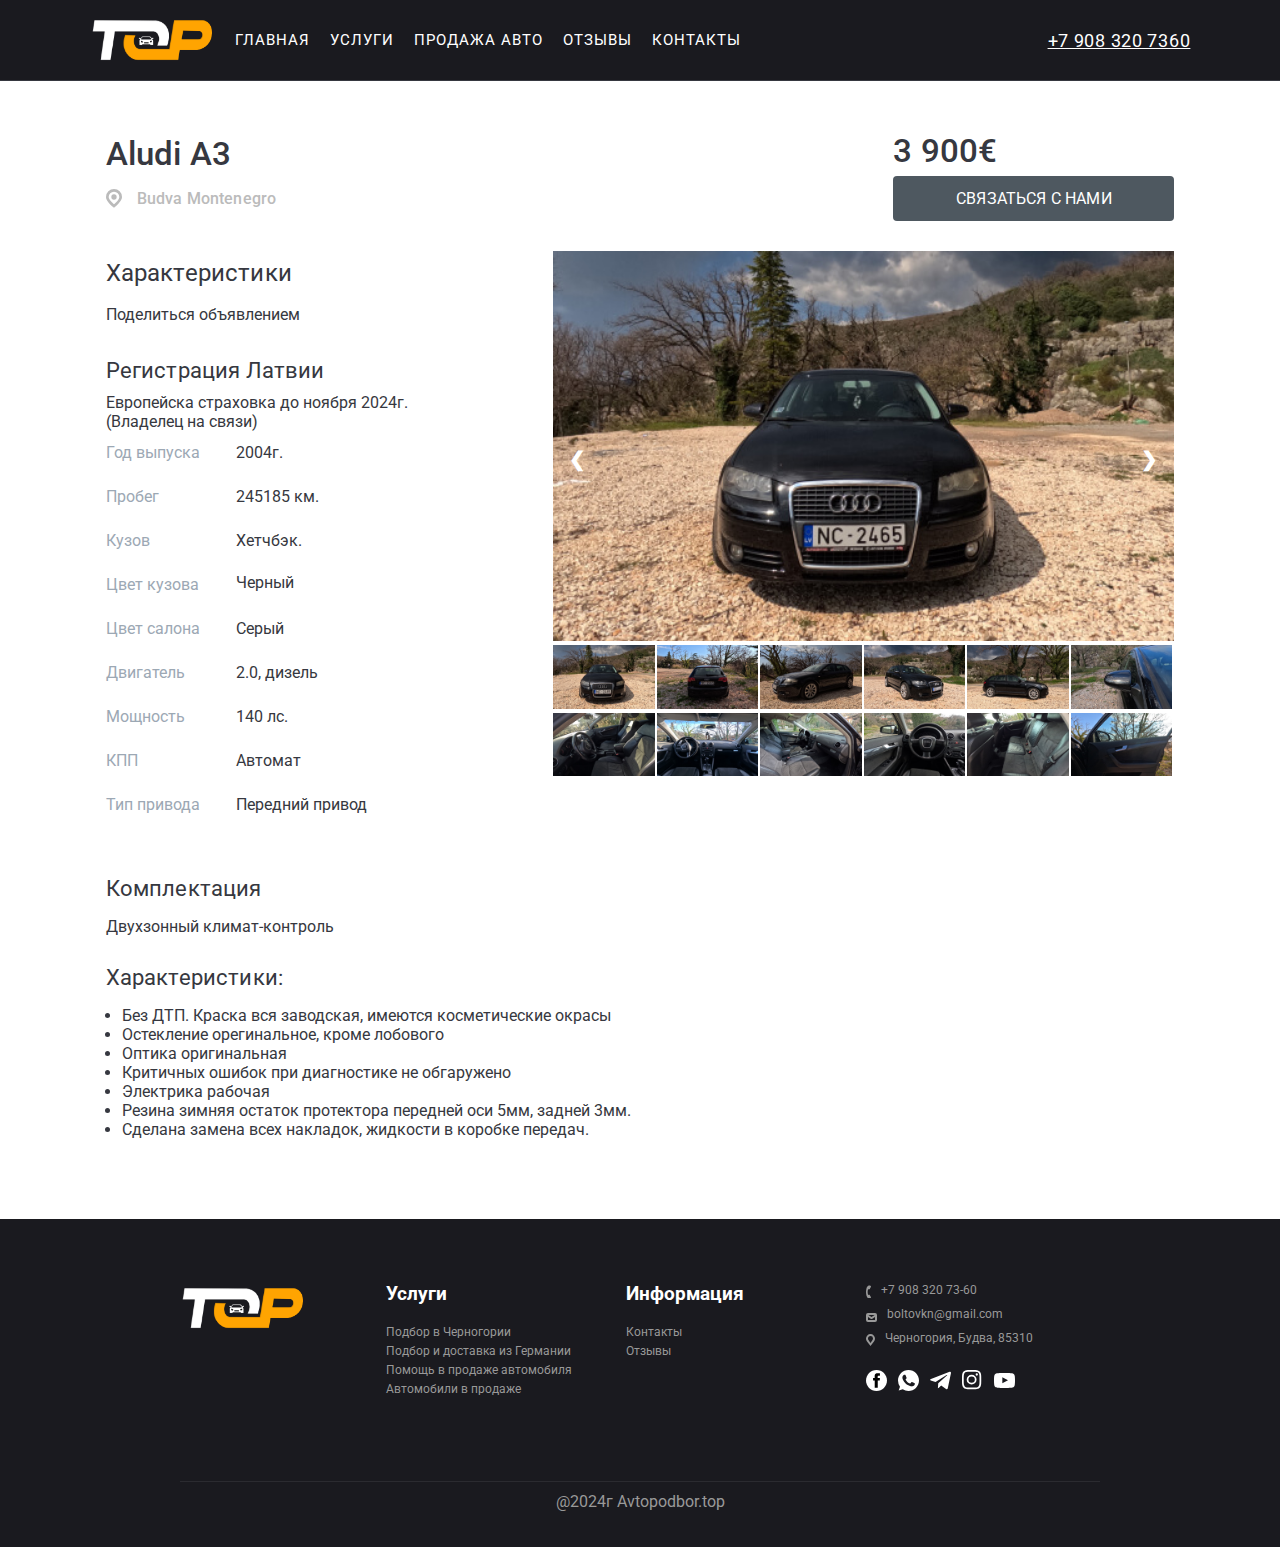
==== commit 68a1b2d7: "Add files via upload" ====
--- a/autoAudiA3.html
+++ b/autoAudiA3.html
@@ -453,14 +453,19 @@
 	</div>
 	<!-- Footer-->
 	<footer class="footer">
+
 		<div class="footer-container ">
+
 			<div class="footer-row">
+
 				<div class="footer-item footer-item-logo">
 					<div class="footer-logo">
-						<a href="index.html"><img src="images/img/logo4.png" style="height: 60px;" alt="logo"></a>
-					</div>
-				</div>
+						<a href="index.html"><img src="images/img/logo4.png" alt="logo"></a>
+					</div>
+				</div>
+
 				<div class="footer-row2">
+
 					<!-- 1 -->
 					<div class="footer-item footer-item1">
 						<h3>Услуги</h3>
@@ -469,14 +474,17 @@
 						<a class="footer-link" href="services-sale.html">Помощь в продаже автомобиля</a>
 						<a class="footer-link" href="sale.html">Автомобили в продаже</a>
 					</div>
+
 					<!-- 2 -->
 					<div class="footer-item footer-item2">
 						<h3>Информация</h3>
 						<a class="footer-link" href="contacts.html">Контакты</a>
 						<a class="footer-link" href="reviews.html">Отзывы </a>
 					</div>
+
 					<!-- 3 -->
 					<div class="footer-item footer-item4">
+
 						<div class="footer-icon tell ">
 							<i aria-hidden="true">
 								<svg xmlns="http://www.w3.org/2000/svg" width="5" height="13" viewBox="0 0 5 13">
@@ -486,6 +494,7 @@
 								</svg></i>
 							<a rel="nofollow" href="tel:+79083207360"><span>+7 908 320 73-60</span></a>
 						</div>
+
 						<div class="footer-icon email  ">
 							<i aria-hidden="true">
 								<svg xmlns="http://www.w3.org/2000/svg" width="11" height="9" viewBox="0 0 11 9">
@@ -496,6 +505,7 @@
 							</i>
 							<a class="footer-link" href="mailto:info@auto-lab.ru"><span>boltovkn@gmail.com</span></a>
 						</div>
+
 						<div class="footer-icon address">
 							<i aria-hidden="true">
 								<svg xmlns="http://www.w3.org/2000/svg" width="9" height="12" viewBox="0 0 9 12">
@@ -504,6 +514,8 @@
 										transform="translate(-951 -75)" />
 								</svg></i><span>Черногория, Будва, 85310</span>
 						</div>
+
+
 						<ul class="nav-social footer-social">
 							<li class="nav-social-item footer-social-item">
 								<a title="Fasbook" href="https://www.facebook.com/profile.php?id=100087437070397&mibextid=ZbWKwL"
@@ -522,6 +534,8 @@
 												</clipPath>
 											</defs>
 										</svg>
+
+
 									</wb-icon>
 								</a>
 							</li>
@@ -576,10 +590,16 @@
 						</ul>
 					</div>
 				</div>
+
+
+
 			</div>
 		</div>
+
+
 		<div class="footer-bottom-text"><span>@2024г Avtopodbor.top</span></div>
 	</footer>
+
 	<!-- swiper 3/1-->
 	<script>
 		window.addEventListener('DOMContentLoaded', () => {
--- a/css/header.css
+++ b/css/header.css
@@ -2,7 +2,7 @@
 .header-social{
 	width: 100%;
 	background-color:#1a1a1f;
-	border-top: 1px solid #363840;
+	
 
 }
 
@@ -36,6 +36,7 @@
 }
 
 header {
+	border-bottom: 1px solid #363840;
   z-index: 16;
   position: relative;
   width: 100%;
@@ -129,7 +130,7 @@
 }
 .breadcrumb {
   display: none;
-  padding: 25px 16px 16px;
+  padding: 20px 16px 20px 16px;
 }
 /*--НАВИГАЦИЯ-- */
 .menu-body {
@@ -299,7 +300,6 @@
 		display: none;
 	} */
 
-
   .breadcrumb {
     display: block;
   }
@@ -377,12 +377,27 @@
     display: block;
   }
   /* -- */
-  header._active {
+  /* header._active {
     position: fixed;
     top: 0;
     left: 0;
     z-index: 6;
-  }
+  } */
+  header {
+    position: fixed;
+    top: 0;
+    left: 0;
+    z-index: 6;
+  }
+	.header-social {
+		padding-top: 80px;
+	}
+
+
+
+
+
+
   body._active {
     overflow: hidden;
   }
@@ -454,10 +469,12 @@
 @media (max-width: 900px) {
 	.header-social-container {
     width: 100%;
-		padding-right: 21px;
-		padding-left: 21px;
-   
-}
+	min-width: 300px;
+   		}
+	.header-social-block {
+     padding: 16px 21px 16px 21px;
+} 
+
 }
 @media (max-width: 568px) {
 
@@ -488,6 +505,13 @@
 		padding-left: 16px;
   
 }
+
+ .header-social-block {
+     padding: 16px ;
+} 
+
+
+
 @media (max-width: 320px) {
   .header-logo img {
     width: 120px;
--- a/css/services-germany.css
+++ b/css/services-germany.css
@@ -129,13 +129,16 @@
   margin-bottom: 2px;
 }
 /*--------------------------*/
+@media (max-width: 900px) {
+  .inspection-wrapper-germany {
+    padding-top: 2rem;
+  }
+  }
 @media (max-width: 768px) {
   .text {
     width: 50%;
   }
-  .inspection-wrapper-germany {
-    padding-top: 3rem;
-  }
+
   .block-container {
     margin-left: auto;
     margin-right: auto;
--- a/css/services-montenegro.css
+++ b/css/services-montenegro.css
@@ -70,7 +70,6 @@
   display: block;
 }
 .mne-picture-container {
-  border: 1px solid #333;
   width: 52.5%;
   max-height: 100%;
   position: relative;
@@ -131,6 +130,7 @@
   flex-direction: row-reverse;
 }
 .mne-card-picture-revers {
+	margin-left: 0px;
   margin-right: 32px;
 }
 .mne-text__h2 {
@@ -168,6 +168,22 @@
   }
 }
 @media (max-width: 780px) {
+
+  .btn-servise-mne {
+		margin-bottom: 20px;
+	}
+
+	.mne-card-picture img {
+     top: 35%;
+   }
+	 .mne-card-text {
+    padding-left: 24px;
+    padding-right: 24px;
+}
+	.mne-picture-container {
+    border: 1px solid #333;
+    }
+
   .services-mne {
     margin-bottom: 50px;
   }
@@ -176,7 +192,7 @@
     padding-right: 0;
   }
   .mne-picture-container img {
-    height: 300px;
+    height: 380px;
   }
   .mne-line {
     margin-top: 5px;
@@ -186,7 +202,7 @@
     width: 90%;
   }
   .mne-h2 {
-    padding-top: 30px;
+    padding-top: 10px;
   }
   .small-line {
     margin-top: 6px;
@@ -195,9 +211,10 @@
     font-size: 24px;
   }
   .mne-card-text {
+		padding-top: 10px;
     width: 100%;
     justify-content: flex-start;
-    margin-top: 5rem;
+    margin-top: 2rem;
   }
   .mne-picture__text h1 {
     margin-bottom: -1.2rem;
@@ -206,7 +223,6 @@
     flex-wrap: wrap;
   }
   .mne-card {
-    padding-bottom: 6rem;
     flex-direction: column;
     margin-bottom: 2rem;
   }
@@ -239,29 +255,28 @@
   }
   .mne-card-text-top {
     margin-bottom: 1rem;
-    margin-top: 1rem;
+   
   }
   .footer-mne {
     margin-top: -50px;
   }
 }
-@media (max-width: 550px) {
-
-
-   .mne-picture-container img {
-    height: 200px;
-  }
+@media (max-width: 552px) {
+
+	.mne-picture-container img {
+		height: 270px;
+}
+
   .btn-servise-mne {
+	
     padding-top: 20px;
   }
   .mne-text-p li {
     font-size: 14px;
   }
-  .mne-card {
-    height: 850px;
-  }
+ 
   .mne-card-picture {
-    flex: 0 0 39%;
+    flex: 1 0 39%;
   }
   .mne-card-text {
     padding-left: 16px;
@@ -269,8 +284,28 @@
     justify-content: start;
   }
 }
-@media (max-width: 360px) {
-  .mne-card {
-    height: 950px;
-  }
-}
+
+
+
+
+@media (max-width: 390px) {
+
+	.mne-card {
+    height: 918px;
+  }
+	/* .mne-card {
+    height: 823px;
+  } */
+}
+@media (max-width: 366px) {
+
+
+
+  
+}
+@media (max-width: 900px) {
+	.breadcrumb{
+		padding-top: 95px;
+	
+	}
+}
--- a/css/about-me.css
+++ b/css/about-me.css
@@ -6,11 +6,7 @@
 	
   padding-right: 10px;}
 
-.container-modal a {
-	width: 281px;
-margin-top: 30px;
-  text-decoration: none;
-} 
+
 .modal {
   position: fixed;
   top: 0;
@@ -25,6 +21,30 @@
   transition: opacity 400ms ease-in;
   pointer-events: none;
 }
+
+
+.button-modal a {
+	margin-top: 30px;
+  text-decoration: none;
+	color: #1a1a1f;
+	background-color: #fff;
+	border: 1px solid #bbb;
+	display: flex;
+	align-items: center;
+	justify-content: center;
+	border-radius: 5px;
+	padding: 11px;
+	width: 281px;
+}
+
+.button-modal a:hover{
+	background-color: transparent;
+}
+
+
+
+
+
 .modal-open {
   opacity: 1;
   pointer-events: auto;
@@ -70,14 +90,12 @@
   }
 }
 .modal-header {
-  display: flex;
+	display: flex;
   align-items: center;
-  -webkit-box-pack: justify;
-  -webkit-justify-content: space-between;
-  -ms-flex-pack: justify;
   justify-content: space-between;
   padding: 15px;
   border-bottom: 1px solid #eceeef;
+
 }
 .modal-title {
   margin-top: 0;
@@ -144,9 +162,7 @@
   .itc-slider-item-modal img {
     height: 295px;
   }
-  .container-modal {
-    display: flex;
-   }
+
   .itc-about-me-block {
     flex-direction: column;
   }
--- a/css/sale.css
+++ b/css/sale.css
@@ -9,7 +9,7 @@
 	}
 		@media (max-width: 936px) {
 		.sale{
-			padding-top: 40px;
+			padding-top: 20px;
 		}
 	}
 	
--- a/css/block-auto.css
+++ b/css/block-auto.css
@@ -261,6 +261,11 @@
 	color: #fff;
 }
 @media (max-width: 900px) {
+
+	.carsForSale {
+     padding-top: 0px; 
+}
+
 	.cfs-header{
 		display: block;
 	}
--- a/css/itc-slider-1item.css
+++ b/css/itc-slider-1item.css
@@ -79,12 +79,6 @@
   padding-top: 0.6rem;
 }
 
-.btn-modal {
-  border: 0;
-  background-color: #fff;
-  color: #6c7073;
-  text-transform: uppercase;
-}
 .btn-modal:hover {
   padding-bottom: 3px;
   border-bottom: 1px solid #6c7073;
@@ -203,7 +197,7 @@
     justify-content: center;
   }
   .slide-itc-one {
-    padding-top: 50px;
+    padding-top: 20px;
     padding-bottom: 50px;
   }
 }
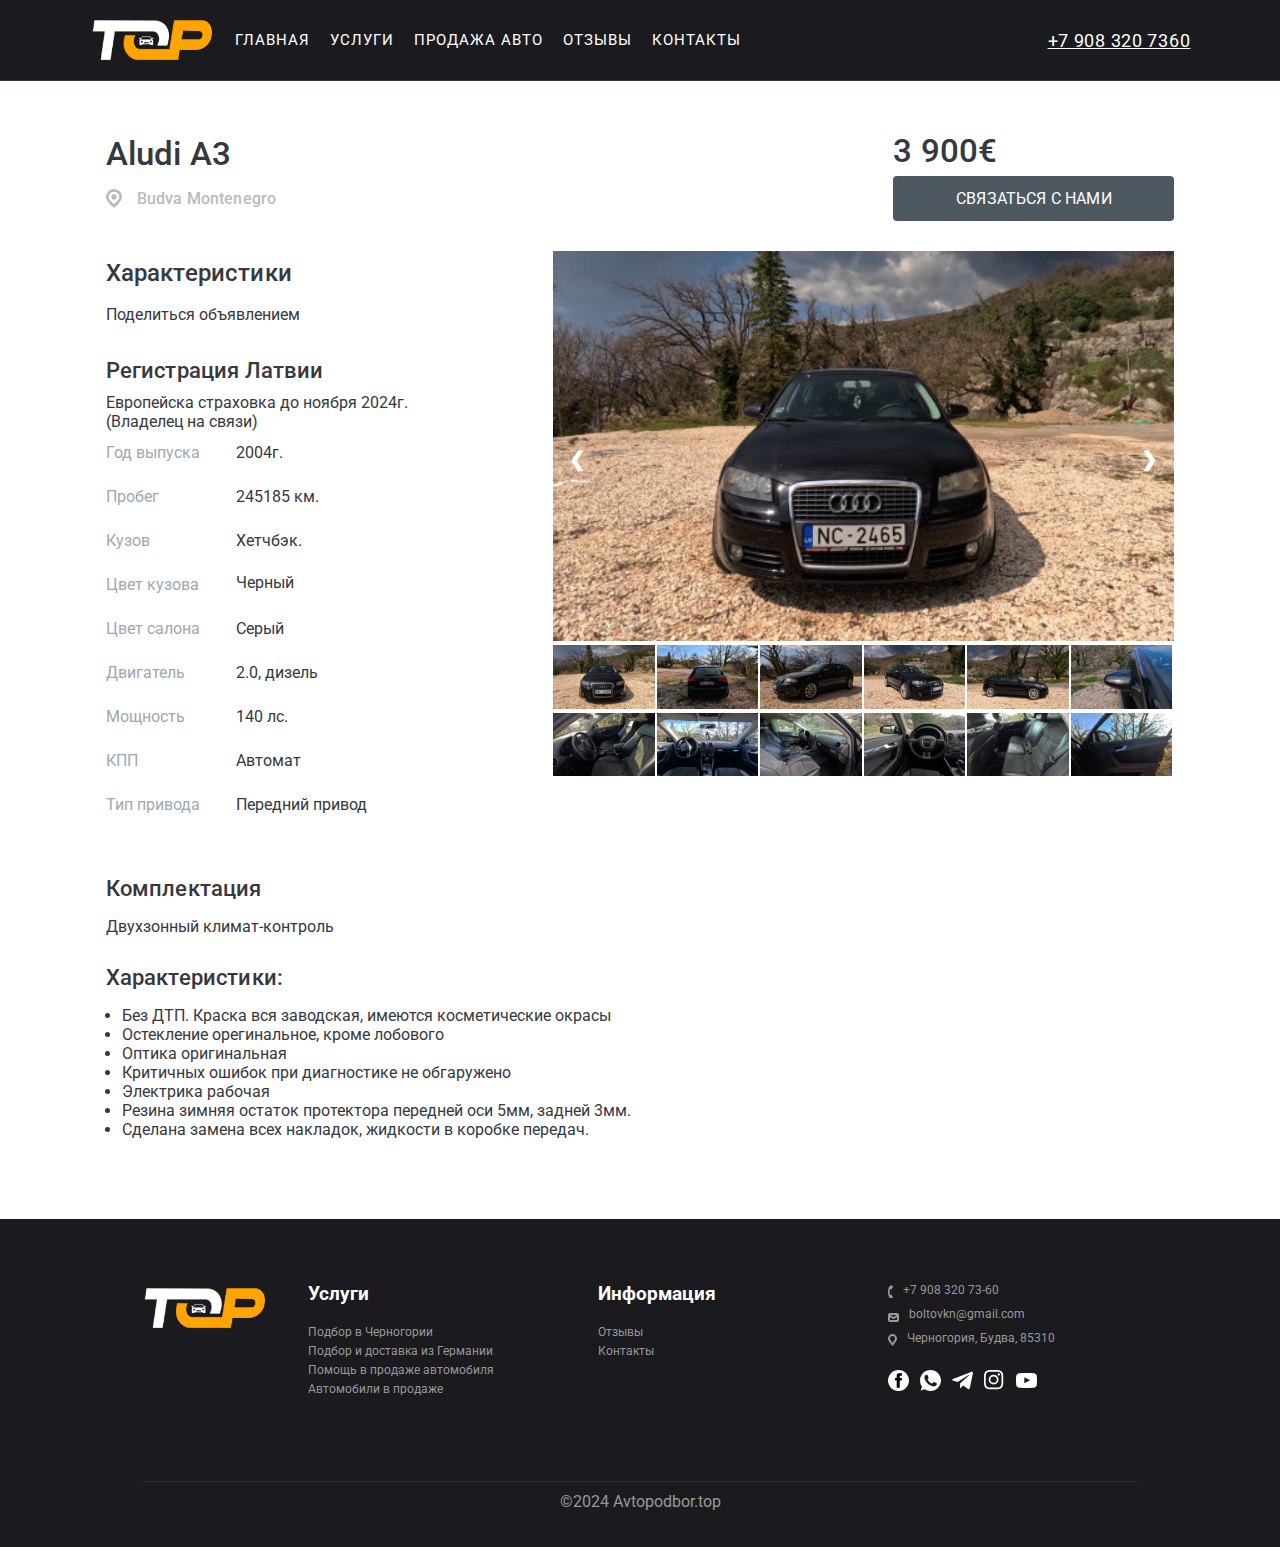
==== commit 74bc314c: "Add files via upload" ====
--- a/autoAudiA3.html
+++ b/autoAudiA3.html
@@ -451,154 +451,132 @@
 					</svg>
 				</wb-icon></span></div>
 	</div>
-	<!-- Footer-->
-	<footer class="footer">
-
-		<div class="footer-container ">
-
-			<div class="footer-row">
-
-				<div class="footer-item footer-item-logo">
-					<div class="footer-logo">
-						<a href="index.html"><img src="images/img/logo4.png" alt="logo"></a>
-					</div>
-				</div>
-
-				<div class="footer-row2">
-
-					<!-- 1 -->
-					<div class="footer-item footer-item1">
-						<h3>Услуги</h3>
-						<a class="footer-link" href="services-montenegro.html">Подбор в Черногории</a>
-						<a class="footer-link" href="services-germany.html">Подбор и доставка из Германии</a>
-						<a class="footer-link" href="services-sale.html">Помощь в продаже автомобиля</a>
-						<a class="footer-link" href="sale.html">Автомобили в продаже</a>
-					</div>
-
-					<!-- 2 -->
-					<div class="footer-item footer-item2">
-						<h3>Информация</h3>
-						<a class="footer-link" href="contacts.html">Контакты</a>
-						<a class="footer-link" href="reviews.html">Отзывы </a>
-					</div>
-
-					<!-- 3 -->
-					<div class="footer-item footer-item4">
-
-						<div class="footer-icon tell ">
-							<i aria-hidden="true">
-								<svg xmlns="http://www.w3.org/2000/svg" width="5" height="13" viewBox="0 0 5 13">
-									<path fill="#999" fill-rule="evenodd"
-										d="M3.74 9.957c.34.7.718 1.38 1.13 2.04a.617.617 0 0 1-.14.87l-.3.3a.9.9 0 0 1-.8.329 4.036 4.036 0 0 1-1.5-.274C.94 12.543.48 10.872.24 9.559a13.033 13.033 0 0 1 .02-5.081C.51 3.161.99 1.486 2.19.793c.477-.19.986-.288 1.5-.289a.883.883 0 0 1 .8.322l.3.3A.64.64 0 0 1 4.9 2c-.46.8-.79 1.37-1.13 2.045-.15.28-.27.258-.56.214-.19-.028-.32-.049-.47-.072a.535.535 0 0 0-.7.366 8.458 8.458 0 0 0-.39 2.456c-.001.832.123 1.66.37 2.454a.517.517 0 0 0 .69.357l.47-.075c.29-.047.41-.066.56.207v.005Z"
-										clip-rule="evenodd" />
-								</svg></i>
-							<a rel="nofollow" href="tel:+79083207360"><span>+7 908 320 73-60</span></a>
-						</div>
-
-						<div class="footer-icon email  ">
-							<i aria-hidden="true">
-								<svg xmlns="http://www.w3.org/2000/svg" width="11" height="9" viewBox="0 0 11 9">
-									<path data-name="Rectangle 583 copy 16"
-										d="M367,142h-7a2,2,0,0,1-2-2v-5a2,2,0,0,1,2-2h7a2,2,0,0,1,2,2v5A2,2,0,0,1,367,142Zm0-2v-3.039L364,139h-1l-3-2.036V140h7Zm-6.634-5,3.145,2.079L366.634,135h-6.268Z"
-										transform="translate(-358 -133)" />
-								</svg>
-							</i>
-							<a class="footer-link" href="mailto:info@auto-lab.ru"><span>boltovkn@gmail.com</span></a>
-						</div>
-
-						<div class="footer-icon address">
-							<i aria-hidden="true">
-								<svg xmlns="http://www.w3.org/2000/svg" width="9" height="12" viewBox="0 0 9 12">
-									<path
-										d="M959.135,82.315l0.015,0.028L955.5,87l-3.679-4.717,0.008-.013a4.658,4.658,0,0,1-.83-2.655,4.5,4.5,0,1,1,9,0A4.658,4.658,0,0,1,959.135,82.315ZM955.5,77a2.5,2.5,0,0,0-2.5,2.5,2.467,2.467,0,0,0,.326,1.212l-0.014.022,2.181,3.336,2.034-3.117c0.033-.046.063-0.094,0.093-0.142l0.066-.1-0.007-.009a2.468,2.468,0,0,0,.32-1.2A2.5,2.5,0,0,0,955.5,77Z"
-										transform="translate(-951 -75)" />
-								</svg></i><span>Черногория, Будва, 85310</span>
-						</div>
-
-
-						<ul class="nav-social footer-social">
-							<li class="nav-social-item footer-social-item">
-								<a title="Fasbook" href="https://www.facebook.com/profile.php?id=100087437070397&mibextid=ZbWKwL"
-									target="_blank" rel="noopener noreferrer">
-									<wb-icon name="facebook" class="footer-hydrated" aria-hidden="true">
-										<svg xmlns="http://www.w3.org/2000/svg" width="100" height="100" fill="none" viewBox="0 0 100 100">
-											<g clip-path="url(#a)">
-												<path fill="##1a1a1f"
-													d="M50 100c27.614 0 50-22.386 50-50S77.614 0 50 0 0 22.386 0 50s22.386 50 50 50Z" />
-												<path fill="#000"
-													d="M66.258 15.347H55.182c-6.574 0-13.885 2.765-13.885 12.293.033 3.32 0 6.499 0 10.077h-7.604v12.1h7.84v34.835h14.405V49.588h9.508l.86-11.905H55.69s.024-5.295 0-6.833c0-3.765 3.918-3.55 4.153-3.55 1.865 0 5.49.006 6.42 0V15.347h-.005Z" />
-											</g>
-											<defs>
-												<clipPath id="a">
-													<path fill="#fff" d="M0 0h100v100H0z" />
-												</clipPath>
-											</defs>
-										</svg>
-
-
-									</wb-icon>
-								</a>
-							</li>
-							<li class="nav-social-item footer-social-item">
-								<a title="WhatsApp" href="https://wa.me/79083207360" target="_blank" rel="noopener noreferrer">
-									<wb-icon name="whatsapp" class="footer-hydrated" aria-hidden="true">
-										<svg xmlns="http://www.w3.org/2000/svg" viewBox="0 0 16 16">
-											<path
-												d="M8.002 0h-.004C3.587 0 0 3.588 0 8a7.94 7.94 0 0 0 1.523 4.689l-.997 2.972 3.075-.983A7.93 7.93 0 0 0 8.002 16C12.413 16 16 12.411 16 8s-3.587-8-7.998-8zm4.655 11.297c-.193.545-.959.997-1.57 1.129-.418.089-.964.16-2.802-.602-2.351-.974-3.865-3.363-3.983-3.518-.113-.155-.95-1.265-.95-2.413s.583-1.707.818-1.947c.193-.197.512-.287.818-.287.099 0 .188.005.268.009.235.01.353.024.508.395.193.465.663 1.613.719 1.731.057.118.114.278.034.433-.075.16-.141.231-.259.367-.118.136-.23.24-.348.386-.108.127-.23.263-.094.498.136.23.606.997 1.298 1.613.893.795 1.617 1.049 1.876 1.157.193.08.423.061.564-.089.179-.193.4-.513.625-.828.16-.226.362-.254.574-.174.216.075 1.359.64 1.594.757.235.118.39.174.447.273.056.099.056.564-.137 1.11z" />
-										</svg>
-									</wb-icon>
-								</a>
-							</li>
-							<li class="nav-social-item footer-social-item">
-								<a title="Telegram" href="https://t.me/avtopodbor_bkn" target="_blank" rel="noopener noreferrer">
-									<wb-icon name="telegram" class="footer-hydrated" aria-hidden="true">
-										<svg xmlns="http://www.w3.org/2000/svg" viewBox="0 0 24 24">
-											<path
-												d="m9.417 15.181-.397 5.584c.568 0 .814-.244 1.109-.537l2.663-2.545 5.518 4.041c1.012.564 1.725.267 1.998-.931L23.93 3.821l.001-.001c.321-1.496-.541-2.081-1.527-1.714l-21.29 8.151c-1.453.564-1.431 1.374-.247 1.741l5.443 1.693L18.953 5.78c.595-.394 1.136-.176.691.218z" />
-										</svg>
-										</svg></wb-icon>
-								</a>
-							</li>
-							<li class="social-item footer-social-item">
-								<a title="Instagram" href="https://instagram.com/avtopodbor_bkn" target="_blank"
-									rel="noopener noreferrer">
-									<wb-icon name="instagram" class="footer-hydrated" aria-hidden="true">
-										<svg xmlns="http://www.w3.org/2000/svg" viewBox="0 0 24 24">
-											<path
-												d="M11 1.982c2.937 0 3.285.011 4.445.064 1.072.049 1.655.228 2.043.379.513.2.88.438 1.265.823.385.385.623.751.823 1.265.151.388.33.97.379 2.043.053 1.16.064 1.508.064 4.445s-.011 3.285-.064 4.445c-.049 1.072-.228 1.655-.379 2.043-.2.513-.438.88-.823 1.265a3.41 3.41 0 0 1-1.265.823c-.388.151-.97.33-2.043.379-1.16.053-1.508.064-4.445.064s-3.285-.011-4.445-.064c-1.072-.049-1.655-.228-2.043-.379-.513-.2-.88-.438-1.265-.823a3.41 3.41 0 0 1-.823-1.265c-.151-.388-.33-.97-.379-2.043-.052-1.161-.063-1.509-.063-4.446s.011-3.285.064-4.445c.049-1.072.228-1.655.379-2.042.2-.513.438-.88.823-1.265a3.41 3.41 0 0 1 1.265-.823c.388-.151.97-.33 2.043-.379 1.159-.053 1.507-.064 4.444-.064M11 0C8.013 0 7.638.013 6.465.066c-1.171.053-1.97.239-2.67.511a5.412 5.412 0 0 0-1.949 1.269A5.412 5.412 0 0 0 .577 3.795c-.272.7-.458 1.499-.511 2.67C.013 7.638 0 8.013 0 11s.013 3.362.066 4.535c.053 1.171.239 1.97.511 2.67a5.382 5.382 0 0 0 1.269 1.948 5.39 5.39 0 0 0 1.948 1.269c.7.272 1.499.458 2.67.511C7.638 21.987 8.013 22 11 22s3.362-.013 4.535-.066c1.171-.053 1.97-.239 2.67-.511a5.382 5.382 0 0 0 1.948-1.269 5.39 5.39 0 0 0 1.269-1.948c.272-.7.458-1.499.511-2.67.054-1.174.067-1.549.067-4.536s-.013-3.362-.066-4.535c-.053-1.171-.239-1.97-.511-2.67a5.382 5.382 0 0 0-1.269-1.948A5.39 5.39 0 0 0 18.206.578c-.7-.272-1.499-.458-2.67-.511C14.362.013 13.987 0 11 0z">
-											</path>
-											<path
-												d="M11 5.351a5.649 5.649 0 1 0 0 11.298A5.649 5.649 0 0 0 11 5.35zm0 9.316a3.667 3.667 0 1 1 0-7.335 3.667 3.667 0 0 1 0 7.335z">
-											</path>
-											<circle cx="16.872" cy="5.128" r="1.32"></circle>
-										</svg>
-									</wb-icon>
-								</a>
-							</li>
-							<li class="nav-social-item footer-social-item ">
-								<a title="YouTube" href="https://www.youtube.com/@avtopodbor_bkn" target="_blank"
-									rel="noopener noreferrer">
-									<wb-icon name="youtube" class="footer-hydrated" aria-hidden="true">
-										<svg xmlns="http://www.w3.org/2000/svg" viewBox="0 0 31 21.803">
-											<path d="m19.584 11.118-.001-.001 1.031-.534-1.03.535"></path>
-											<path
-												d="	m12.3 14.923-.001-8.71 8.376 4.37-8.375 4.34zM30.69 4.704s-.303-2.136-1.232-3.077C28.279.392 26.958.386 26.352.314 22.014 0 15.507 0 15.507 0h-.013S8.987 0 4.649.314c-.607.072-1.928.078-3.107 1.313C.612 2.567.31 4.704.31 4.704S0 7.212 0 9.721v2.352c0 2.509.31 5.017.31 5.017s.302 2.136 1.232 3.077c1.179 1.235 2.728 1.196 3.418 1.325 2.48.238 10.54.311 10.54.311s6.514-.01 10.852-.323c.606-.072 1.927-.078 3.106-1.313.93-.941 1.232-3.077 1.232-3.077s.31-2.509.31-5.017V9.721c0-2.509-.31-5.017-.31-5.017z">
-											</path>
-										</svg></wb-icon>
-								</a>
-							</li>
-						</ul>
-					</div>
-				</div>
-
-
-
-			</div>
-		</div>
-
-
-		<div class="footer-bottom-text"><span>@2024г Avtopodbor.top</span></div>
-	</footer>
+		<!-- FOOTER -->
+		<footer class="footer">
+			<div class="footer-container ">
+				<div class="footer-row">
+					<div class="footer-item-logo" style="">
+						<div class="footer-logo">
+							<a href="index.html"><img src="images/img/logo4.png" alt="logo"></a>
+						</div>
+					</div>
+					<div class="footer-row2">
+						<div class="footer-item footer-item1">
+							<h3>Услуги</h3>
+							<a class="footer-link" href="services-montenegro.html">Подбор в Черногории</a>
+							<a class="footer-link" href="services-germany.html">Подбор и доставка из Германии</a>
+							<a class="footer-link" href="services-sale.html">Помощь в продаже автомобиля</a>
+							<a class="footer-link" href="sale.html">Автомобили в продаже</a>
+						</div>
+						<div class="footer-item footer-item2">
+							<h3>Информация</h3>
+							<a class="footer-link" href="reviews.html">Отзывы </a>
+							<a class="footer-link" href="contacts.html">Контакты</a>
+						</div>
+						<div class="footer-item footer-item3">
+							<div class="footer-icon tell ">
+								<i aria-hidden="true">
+									<svg xmlns="http://www.w3.org/2000/svg" width="5" height="13" viewBox="0 0 5 13">
+										<path fill="#999" fill-rule="evenodd"
+											d="M3.74 9.957c.34.7.718 1.38 1.13 2.04a.617.617 0 0 1-.14.87l-.3.3a.9.9 0 0 1-.8.329 4.036 4.036 0 0 1-1.5-.274C.94 12.543.48 10.872.24 9.559a13.033 13.033 0 0 1 .02-5.081C.51 3.161.99 1.486 2.19.793c.477-.19.986-.288 1.5-.289a.883.883 0 0 1 .8.322l.3.3A.64.64 0 0 1 4.9 2c-.46.8-.79 1.37-1.13 2.045-.15.28-.27.258-.56.214-.19-.028-.32-.049-.47-.072a.535.535 0 0 0-.7.366 8.458 8.458 0 0 0-.39 2.456c-.001.832.123 1.66.37 2.454a.517.517 0 0 0 .69.357l.47-.075c.29-.047.41-.066.56.207v.005Z"
+											clip-rule="evenodd" />
+									</svg></i>
+								<a rel="nofollow" href="tel:+79083207360"><span>+7 908 320 73-60</span></a>
+							</div>
+							<div class="footer-icon email  ">
+								<i aria-hidden="true">
+									<svg xmlns="http://www.w3.org/2000/svg" width="11" height="9" viewBox="0 0 11 9">
+										<path data-name="Rectangle 583 copy 16"
+											d="M367,142h-7a2,2,0,0,1-2-2v-5a2,2,0,0,1,2-2h7a2,2,0,0,1,2,2v5A2,2,0,0,1,367,142Zm0-2v-3.039L364,139h-1l-3-2.036V140h7Zm-6.634-5,3.145,2.079L366.634,135h-6.268Z"
+											transform="translate(-358 -133)" />
+									</svg>
+								</i>
+								<a class="footer-link" href="mailto:info@auto-lab.ru"><span>boltovkn@gmail.com</span></a>
+							</div>
+							<div class="footer-icon address">
+								<i aria-hidden="true">
+									<svg xmlns="http://www.w3.org/2000/svg" width="9" height="12" viewBox="0 0 9 12">
+										<path
+											d="M959.135,82.315l0.015,0.028L955.5,87l-3.679-4.717,0.008-.013a4.658,4.658,0,0,1-.83-2.655,4.5,4.5,0,1,1,9,0A4.658,4.658,0,0,1,959.135,82.315ZM955.5,77a2.5,2.5,0,0,0-2.5,2.5,2.467,2.467,0,0,0,.326,1.212l-0.014.022,2.181,3.336,2.034-3.117c0.033-.046.063-0.094,0.093-0.142l0.066-.1-0.007-.009a2.468,2.468,0,0,0,.32-1.2A2.5,2.5,0,0,0,955.5,77Z"
+											transform="translate(-951 -75)" />
+									</svg></i><span>Черногория, Будва, 85310</span>
+							</div>
+							<ul class="nav-social footer-social">
+								<li class="nav-social-item footer-social-item">
+									<a title="Fasbook" href="https://www.facebook.com/profile.php?id=100087437070397&mibextid=ZbWKwL"
+										target="_blank" rel="noopener noreferrer">
+										<wb-icon name="facebook" class="footer-hydrated" aria-hidden="true">
+											<svg xmlns="http://www.w3.org/2000/svg" width="100" height="100" fill="none" viewBox="0 0 100 100">
+												<g clip-path="url(#a)">
+													<path fill="##1a1a1f"
+														d="M50 100c27.614 0 50-22.386 50-50S77.614 0 50 0 0 22.386 0 50s22.386 50 50 50Z" />
+													<path fill="#000"
+														d="M66.258 15.347H55.182c-6.574 0-13.885 2.765-13.885 12.293.033 3.32 0 6.499 0 10.077h-7.604v12.1h7.84v34.835h14.405V49.588h9.508l.86-11.905H55.69s.024-5.295 0-6.833c0-3.765 3.918-3.55 4.153-3.55 1.865 0 5.49.006 6.42 0V15.347h-.005Z" />
+												</g>
+												<defs>
+													<clipPath id="a">
+														<path fill="#fff" d="M0 0h100v100H0z" />
+													</clipPath>
+												</defs>
+											</svg>
+										</wb-icon>
+									</a>
+								</li>
+								<li class="nav-social-item footer-social-item">
+									<a title="WhatsApp" href="https://wa.me/79083207360" target="_blank" rel="noopener noreferrer">
+										<wb-icon name="whatsapp" class="footer-hydrated" aria-hidden="true">
+											<svg xmlns="http://www.w3.org/2000/svg" viewBox="0 0 16 16">
+												<path
+													d="M8.002 0h-.004C3.587 0 0 3.588 0 8a7.94 7.94 0 0 0 1.523 4.689l-.997 2.972 3.075-.983A7.93 7.93 0 0 0 8.002 16C12.413 16 16 12.411 16 8s-3.587-8-7.998-8zm4.655 11.297c-.193.545-.959.997-1.57 1.129-.418.089-.964.16-2.802-.602-2.351-.974-3.865-3.363-3.983-3.518-.113-.155-.95-1.265-.95-2.413s.583-1.707.818-1.947c.193-.197.512-.287.818-.287.099 0 .188.005.268.009.235.01.353.024.508.395.193.465.663 1.613.719 1.731.057.118.114.278.034.433-.075.16-.141.231-.259.367-.118.136-.23.24-.348.386-.108.127-.23.263-.094.498.136.23.606.997 1.298 1.613.893.795 1.617 1.049 1.876 1.157.193.08.423.061.564-.089.179-.193.4-.513.625-.828.16-.226.362-.254.574-.174.216.075 1.359.64 1.594.757.235.118.39.174.447.273.056.099.056.564-.137 1.11z" />
+											</svg>
+										</wb-icon>
+									</a>
+								</li>
+								<li class="nav-social-item footer-social-item">
+									<a title="Telegram" href="https://t.me/avtopodbor_top" target="_blank" rel="noopener noreferrer">
+										<wb-icon name="telegram" class="footer-hydrated" aria-hidden="true">
+											<svg xmlns="http://www.w3.org/2000/svg" viewBox="0 0 24 24">
+												<path
+													d="m9.417 15.181-.397 5.584c.568 0 .814-.244 1.109-.537l2.663-2.545 5.518 4.041c1.012.564 1.725.267 1.998-.931L23.93 3.821l.001-.001c.321-1.496-.541-2.081-1.527-1.714l-21.29 8.151c-1.453.564-1.431 1.374-.247 1.741l5.443 1.693L18.953 5.78c.595-.394 1.136-.176.691.218z" />
+											</svg>
+											</svg></wb-icon>
+									</a>
+								</li>
+								<li class="social-item footer-social-item">
+									<a title="Instagram" href="https://instagram.com/avtopodbor.top" target="_blank"
+										rel="noopener noreferrer">
+										<wb-icon name="instagram" class="footer-hydrated" aria-hidden="true">
+											<svg xmlns="http://www.w3.org/2000/svg" viewBox="0 0 24 24">
+												<path
+													d="M11 1.982c2.937 0 3.285.011 4.445.064 1.072.049 1.655.228 2.043.379.513.2.88.438 1.265.823.385.385.623.751.823 1.265.151.388.33.97.379 2.043.053 1.16.064 1.508.064 4.445s-.011 3.285-.064 4.445c-.049 1.072-.228 1.655-.379 2.043-.2.513-.438.88-.823 1.265a3.41 3.41 0 0 1-1.265.823c-.388.151-.97.33-2.043.379-1.16.053-1.508.064-4.445.064s-3.285-.011-4.445-.064c-1.072-.049-1.655-.228-2.043-.379-.513-.2-.88-.438-1.265-.823a3.41 3.41 0 0 1-.823-1.265c-.151-.388-.33-.97-.379-2.043-.052-1.161-.063-1.509-.063-4.446s.011-3.285.064-4.445c.049-1.072.228-1.655.379-2.042.2-.513.438-.88.823-1.265a3.41 3.41 0 0 1 1.265-.823c.388-.151.97-.33 2.043-.379 1.159-.053 1.507-.064 4.444-.064M11 0C8.013 0 7.638.013 6.465.066c-1.171.053-1.97.239-2.67.511a5.412 5.412 0 0 0-1.949 1.269A5.412 5.412 0 0 0 .577 3.795c-.272.7-.458 1.499-.511 2.67C.013 7.638 0 8.013 0 11s.013 3.362.066 4.535c.053 1.171.239 1.97.511 2.67a5.382 5.382 0 0 0 1.269 1.948 5.39 5.39 0 0 0 1.948 1.269c.7.272 1.499.458 2.67.511C7.638 21.987 8.013 22 11 22s3.362-.013 4.535-.066c1.171-.053 1.97-.239 2.67-.511a5.382 5.382 0 0 0 1.948-1.269 5.39 5.39 0 0 0 1.269-1.948c.272-.7.458-1.499.511-2.67.054-1.174.067-1.549.067-4.536s-.013-3.362-.066-4.535c-.053-1.171-.239-1.97-.511-2.67a5.382 5.382 0 0 0-1.269-1.948A5.39 5.39 0 0 0 18.206.578c-.7-.272-1.499-.458-2.67-.511C14.362.013 13.987 0 11 0z">
+												</path>
+												<path
+													d="M11 5.351a5.649 5.649 0 1 0 0 11.298A5.649 5.649 0 0 0 11 5.35zm0 9.316a3.667 3.667 0 1 1 0-7.335 3.667 3.667 0 0 1 0 7.335z">
+												</path>
+												<circle cx="16.872" cy="5.128" r="1.32"></circle>
+											</svg>
+										</wb-icon>
+									</a>
+								</li>
+								<li class="nav-social-item footer-social-item ">
+									<a title="YouTube" href="https://www.youtube.com/@avtopodbor_bkn" target="_blank"
+										rel="noopener noreferrer">
+										<wb-icon name="youtube" class="footer-hydrated" aria-hidden="true">
+											<svg xmlns="http://www.w3.org/2000/svg" viewBox="0 0 31 21.803">
+												<path d="m19.584 11.118-.001-.001 1.031-.534-1.03.535"></path>
+												<path
+													d="	m12.3 14.923-.001-8.71 8.376 4.37-8.375 4.34zM30.69 4.704s-.303-2.136-1.232-3.077C28.279.392 26.958.386 26.352.314 22.014 0 15.507 0 15.507 0h-.013S8.987 0 4.649.314c-.607.072-1.928.078-3.107 1.313C.612 2.567.31 4.704.31 4.704S0 7.212 0 9.721v2.352c0 2.509.31 5.017.31 5.017s.302 2.136 1.232 3.077c1.179 1.235 2.728 1.196 3.418 1.325 2.48.238 10.54.311 10.54.311s6.514-.01 10.852-.323c.606-.072 1.927-.078 3.106-1.313.93-.941 1.232-3.077 1.232-3.077s.31-2.509.31-5.017V9.721c0-2.509-.31-5.017-.31-5.017z">
+												</path>
+											</svg></wb-icon>
+									</a>
+								</li>
+							</ul>
+						</div>
+					</div>
+				</div>
+			</div>
+			<div class="footer-bottom-text"><span>©2024 Avtopodbor.top</span></div>
+		</footer>
 
 	<!-- swiper 3/1-->
 	<script>
--- a/css/global.css
+++ b/css/global.css
@@ -80,7 +80,7 @@
   font-size: 24px;
   letter-spacing: 0.01rem;
   line-height: 24px;
-  font-weight: 400;
+  font-weight: 500;
 }
 .text__h4 {
   font-size: 25px;
@@ -92,7 +92,7 @@
   font-size: 22px;
   letter-spacing: 0.01rem;
   line-height: 24px;
-  font-weight: 400;
+  font-weight: 500;
 }
 .read-moor-block a {
   color: #fff;
@@ -177,6 +177,14 @@
   padding-left: 16px;
   padding-right: 16px;
 }
+.block-container1920 {
+  max-width: 1140px;
+  max-height: 100%;
+  margin-right: auto;
+  margin-left: auto;
+  padding-left: 16px;
+  padding-right: 16px;
+}
 .block-container-big {
   position: relative;
   max-width: 1678px;
@@ -266,7 +274,7 @@
       font-size: 14px;
   }
   .text__h4 {
-    font-size: 27px;
+    font-size: 26px;
   }
   .block-container-big {
     padding-left: 0;
@@ -299,9 +307,9 @@
   .text__h3 {
     font-size: 19px;
   }
-  .text__h4 {
+  /* .text__h4 {
     font-size: 20px;
-  }
+  } */
 }
 @media (max-width: 350px) {
   .text__h2 {
--- a/css/header.css
+++ b/css/header.css
@@ -130,7 +130,7 @@
 }
 .breadcrumb {
   display: none;
-  padding: 20px 16px 20px 16px;
+  padding: 20px ;
 }
 /*--НАВИГАЦИЯ-- */
 .menu-body {
@@ -146,7 +146,7 @@
 .nav-social-mob {
   display: flex;
   justify-content: center;
-  padding: 10px 10px 20px 10px;
+  /* padding: 10px 10px 20px 10px; */
   justify-content: center;
 }
 .nav-social {
@@ -275,6 +275,8 @@
   }
 }
 @media (max-width: 1095px) {
+
+
 	.menu-link a {
  font-size:13px;}
 
@@ -505,7 +507,6 @@
 		padding-left: 16px;
   
 }
-
  .header-social-block {
      padding: 16px ;
 } 
--- a/css/services-germany.css
+++ b/css/services-germany.css
@@ -182,7 +182,7 @@
   }
   @media (max-width: 425px) {
     .block-picture img {
-      height: 250px;
+      height: 270px;
     }
     .small-line-germany {
       margin-top: 16px;
--- a/css/services-montenegro.css
+++ b/css/services-montenegro.css
@@ -211,8 +211,7 @@
     font-size: 24px;
   }
   .mne-card-text {
-		padding-top: 10px;
-    width: 100%;
+	    width: 100%;
     justify-content: flex-start;
     margin-top: 2rem;
   }
@@ -263,10 +262,6 @@
 }
 @media (max-width: 552px) {
 
-	.mne-picture-container img {
-		height: 270px;
-}
-
   .btn-servise-mne {
 	
     padding-top: 20px;
@@ -274,9 +269,8 @@
   .mne-text-p li {
     font-size: 14px;
   }
- 
-  .mne-card-picture {
-    flex: 1 0 39%;
+   .mne-card-picture {
+    flex: 1 0 35%;
   }
   .mne-card-text {
     padding-left: 16px;
@@ -285,27 +279,25 @@
   }
 }
 
-
-
-
-@media (max-width: 390px) {
-
+@media (max-width: 660px) {
+	.mne-picture-container img {
+		height: 330px;
+	}
+}
+
+@media (max-width: 395px) {
 	.mne-card {
-    height: 918px;
-  }
-	/* .mne-card {
-    height: 823px;
-  } */
-}
-@media (max-width: 366px) {
-
-
-
-  
-}
-@media (max-width: 900px) {
+    height: 900px;
+  }
+}
+@media (max-width: 320px) {
+
+	.mne-card {
+    height: 960px;
+  }
+}
+@media (max-width: 1000px) {
 	.breadcrumb{
 		padding-top: 95px;
-	
 	}
 }
--- a/css/services-sale.css
+++ b/css/services-sale.css
@@ -39,6 +39,7 @@
   flex-direction: column;
  }
 .advantages-revers__text {
+	padding-left: 16px;
   flex: 0 0 50%;
   justify-content: center;
   display: flex;
@@ -73,10 +74,10 @@
   width: 50%;
 }
 
-.advantages__item__text h3 {
+.advantages__item__text h5 {
   font-weight: 500;
-  font-size: 20px;
-  text-transform: uppercase;
+   font-size: 22px; 
+  /* text-transform: uppercase; */
 }
 .ss-card-text {
   display: flex;
@@ -86,6 +87,7 @@
   padding-right: 40px;
 }
 .ss-price {
+	padding-bottom: 30px;
   font-size: 20px;
   font-weight: 500;
 }
@@ -125,9 +127,9 @@
   height: 100%;
   width: 100%;
 }
-.block-text-picture__picture  {
+/* .block-text-picture__picture  {
 	border: 1px solid #333;
-}
+} */
 
 .line-small-sale {
   width: 50%;
@@ -155,21 +157,27 @@
     padding: 0;
   }
   .ss-card-text {
+		padding-top: 18px;
     padding-left: 0;
     padding-right: 0;
   }
 }
 @media (max-width: 780px) {
 
+	.advantages__item img {
+    height: 300px;
+}
+
+
 	.advantages-header__wrapper {
 		padding: 0px 0 30px 0;
 }
 	.advantages-revers__text {
     padding: 25px 16px;
   }
-  .advantages__item img {
+  /* .advantages__item img {
     height: 350px;
-  }
+  } */
   .advantages__text {
     width: 100%;
     padding: 30px 16px 0 16px;
@@ -182,7 +190,7 @@
   }
   .ss-card {
     height: 700px;
-    padding-bottom: 6rem;
+    /* padding-bottom: 6rem; */
     flex-direction: column;
     margin-bottom: 2rem;
   }
@@ -207,22 +215,40 @@
 }
 @media (max-width: 660px) {
   .advantages__item img {
-    height: 270px;
-  }
+    max-height: 330px;
+  }
+
+	.advantages-light {
+		padding: 30px 0;
+}
+
+	.block-picture-sale {
+      margin-bottom: 50px;
+}
+
+	.block-text-picture__picture img {
+		max-height: 330px;
+}
+
+
+}
+@media (max-width: 395px) {
+
+
+  .block-text-picture__text {
+    padding-right: 0px;
+    padding-left: 0px;
+  
+  }
+
+  .ss-card {
+    height: 900px;
+  }
+}
+@media (max-width: 320px) {
+
   .ss-card {
     height: 950px;
   }
-  .ss-card {
-    height: 793px;
-  }
-}
-@media (max-width: 375px) {
-  .ss-card {
-    height: 820px;
-  }
-}
-@media (max-width: 368px) {
-  .ss-card {
-    height: 1040px;
-  }
-}
+}
+
--- a/css/about-me.css
+++ b/css/about-me.css
@@ -179,6 +179,8 @@
       justify-content: center;
   }
 
-
-
+	.about-me {
+    padding-bottom: 50px;
+   
 }
+}--- a/css/steps.css
+++ b/css/steps.css
@@ -27,7 +27,7 @@
   align-items: center;
 }
 .step__namber {
-  color: #fff;
+  color: #000;
   width: 50px;
   height: 50px;
   display: flex;
@@ -36,7 +36,8 @@
   margin-right: 8px;
   border-radius: 50%;
   justify-content: center;
-  background-color: #4e5860;
+  background-color: #ffa401;
+  /* background-color: #4e5860; */
 }
 .step__number-line > div:nth-child(2) {
   flex-grow: 1;
@@ -105,6 +106,12 @@
   }
 }
 @media (max-width: 600px) {
+
+
+	.steps-title {
+		padding-top: 50px;
+
+	}
   .step-wrapper {
     padding-bottom: 0px;
   }
--- a/css/social-link.css
+++ b/css/social-link.css
@@ -14,11 +14,13 @@
   padding-right: 20px;
 }
 .nav-social-item:hover a {
-	color:#FDA301;
+	color:#bbb;
+	/* color:#FDA301; */
 }
 .social-link-item:hover svg {
   /* fill: #969ca3; */
-   fill: #FDA301; 
+   fill: #bbb; 
+   /* fill: #FDA301;  */
 	
 }
 .social-link-wrapper {
--- a/css/itc-slider-1item.css
+++ b/css/itc-slider-1item.css
@@ -16,6 +16,7 @@
 }
 .clients__stars img {
   width: 18px;
+	
 }
 
 /* --ITC-slider-- */
@@ -78,6 +79,13 @@
   letter-spacing: normal;
   padding-top: 0.6rem;
 }
+
+
+.btn-modal {
+	border: 0;
+	background-color: #fff;
+	color: #6c7073;
+	text-transform: uppercase;}
 
 .btn-modal:hover {
   padding-bottom: 3px;
@@ -173,9 +181,15 @@
   background-color: rgb(78, 88, 96);
 }
 
+.reviews{
+	padding-top: 70px;
+	padding-bottom: 70px;
+
+}
+
+
 .reviews-block {
-  display: flex;
-  padding-top: 30px;
+  display: flex;  padding-top: 30px;
   gap: 14px;
 }
 .reviews__item {
@@ -192,12 +206,17 @@
   background-color: transparent;
 }
 
-@media (max-width: 936px) {
+@media (max-width: 1000px) {
+
+	.reviews{
+		padding-top: 20px;
+		}
+
   .reviews-block {
     justify-content: center;
   }
   .slide-itc-one {
-    padding-top: 20px;
+    padding-top: 50px;
     padding-bottom: 50px;
   }
 }
@@ -238,6 +257,8 @@
   }
 }
 @media (max-width: 576px) {
+
+
   .reviews-block {
     flex-direction: column;
   }
@@ -258,5 +279,11 @@
   .clients__stars img {
     width: 14px;
   }
-}
-
+	.reviews__item{
+		padding: 13px;
+	}
+
+
+
+}
+
--- a/css/footer.css
+++ b/css/footer.css
@@ -26,7 +26,6 @@
 }
 .footer-row2 {
   display: flex;
-  width: 100%;
   flex-direction: row;
   align-items: start;
   padding-bottom: 40px;
@@ -34,7 +33,7 @@
 .footer-item {
   text-align: left;
   margin-right: 40px;
-width: 200px;
+width: 250px;
  }
 .footer-item:last-child {
   margin-right: 0;
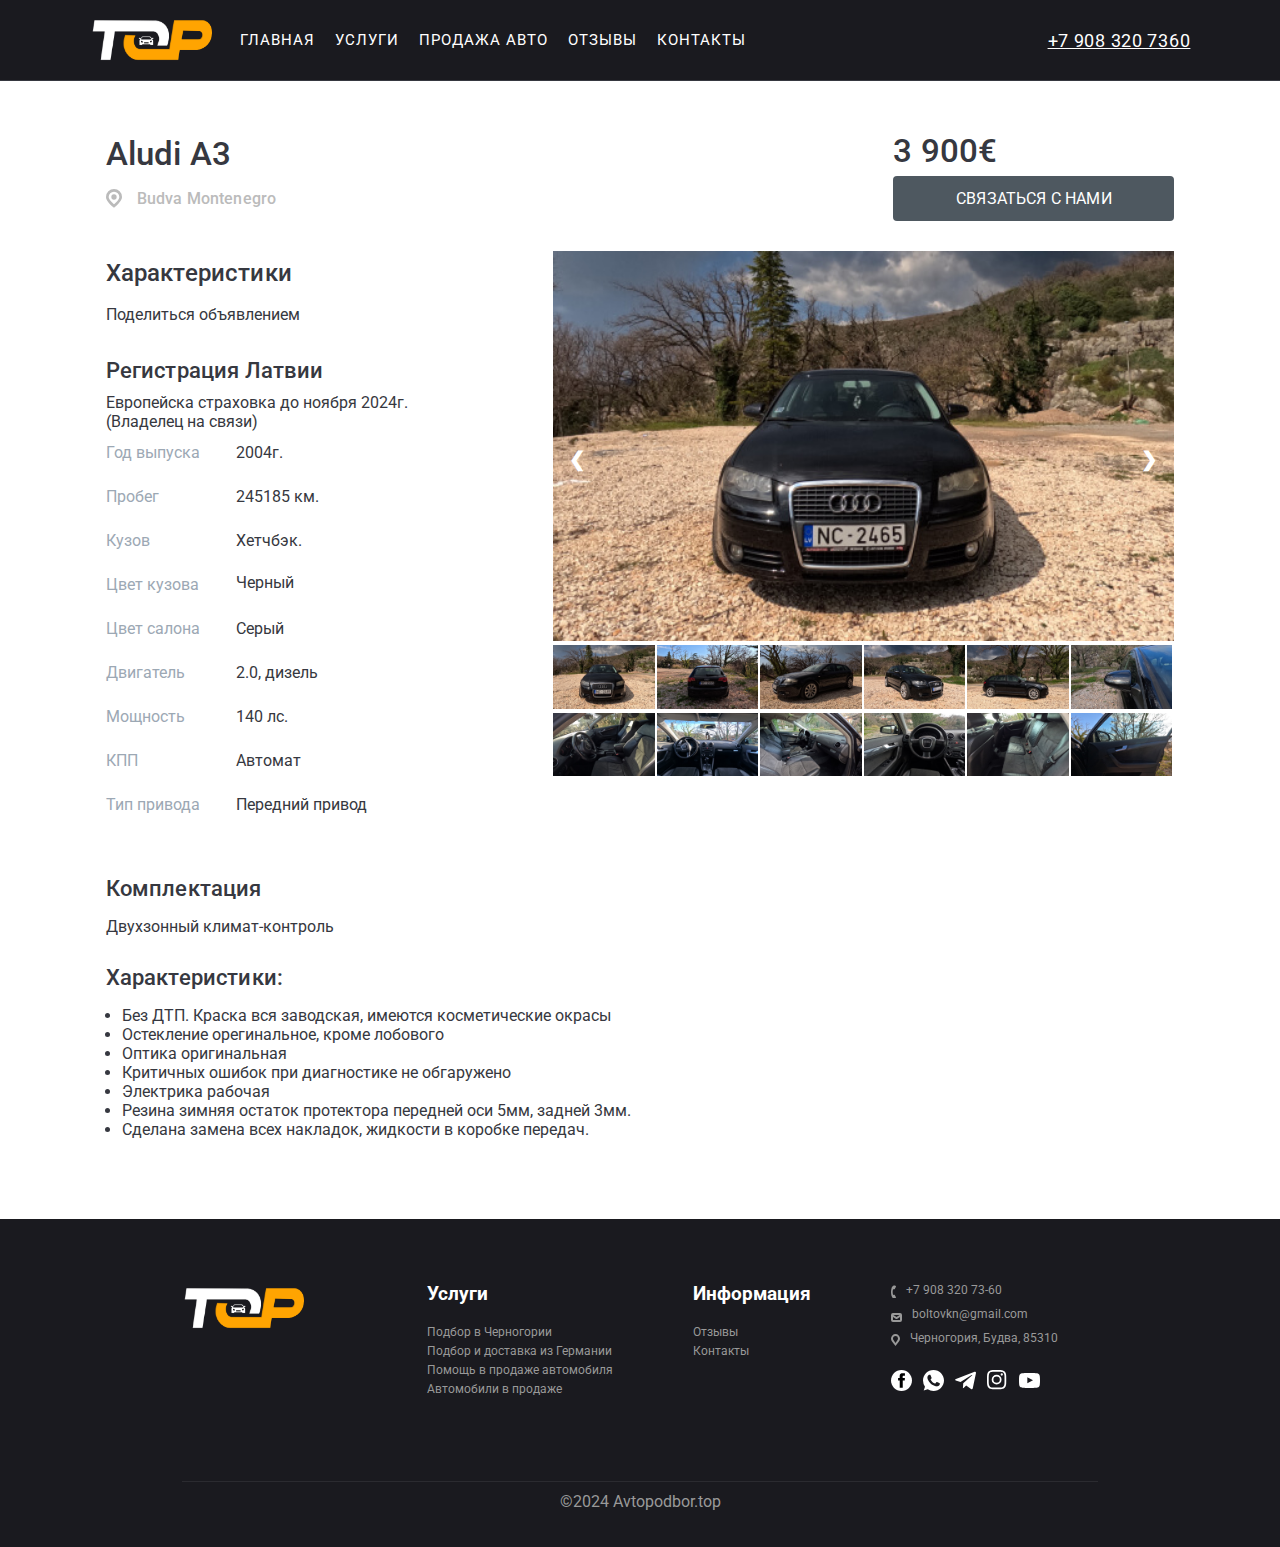
==== commit 3a2f037c: "Add files via upload" ====
--- a/autoAudiA3.html
+++ b/autoAudiA3.html
@@ -26,18 +26,14 @@
 	<link rel="stylesheet" type="text/css" href="css/services-sale.css">
 	<link rel="stylesheet" type="text/css" href="css/about-me.css">
 	<link rel="stylesheet" type="text/css" href="css/modal.css">
-	<link rel="stylesheet" type="text/css" href="css/steps.css">
 	<link rel="stylesheet" type="text/css" href="css/accordionIcon.css">
-	<link rel="stylesheet" type="text/css" href="css/sale.css">
 	<link rel="stylesheet" type="text/css" href="css/block-auto.css">
 	<link rel="stylesheet" type="text/css" href="css/social-link.css">
 	<link rel="stylesheet" type="text/css" href="css/itc-slider-1item.css">
-	<link rel="stylesheet" type="text/css" href="css/accordion+.css">
 	<link rel="stylesheet" type="text/css" href="css/footer.css">
 	<link
 		href="https://fonts.googleapis.com/css2?family=Roboto:ital,wght@0,100;0,300;0,400;0,500;0,700;0,900;1,100;1,300;1,400;1,500;1,700;1,900&display=swap"
 		rel="stylesheet">
-	<!-- <link rel="stylesheet" href="https://cdn.jsdelivr.net/npm/swiper@11/swiper-bundle.min.css" /> -->
 	<link rel="stylesheet" type="text/css" href="css/swiper-slider-transformer.css">
 	<link rel="stylesheet" type="text/css" href="swiper/swiper-bundle.min.css">
 	<link rel="icon" href="/favicon-32x32.png" sizes="32x32">
--- a/css/global.css
+++ b/css/global.css
@@ -163,11 +163,6 @@
   letter-spacing: 0.01rem;
   color: #363840;
 }
-/* @media (hover: hover) and (pointer: fine) {
-  .btn-up:hover {
-    background-color: #ffa401;
-  }
-} */
 .block-container {
 	width: 86%;
   max-width: 1140px;
@@ -255,9 +250,9 @@
 }
 
 @media (max-width: 1440px) {
-  .text__h4 {
+  /* .text__h4 {
     font-size: 20px;
-  }
+  } */
 }
 @media (max-width: 1024px) {
   .text__h1 {
@@ -274,7 +269,7 @@
       font-size: 14px;
   }
   .text__h4 {
-    font-size: 26px;
+    font-size: 25px;
   }
   .block-container-big {
     padding-left: 0;
@@ -307,12 +302,9 @@
   .text__h3 {
     font-size: 19px;
   }
-  /* .text__h4 {
-    font-size: 20px;
-  } */
 }
 @media (max-width: 350px) {
   .text__h2 {
-    font-size: 28px;
-  }
-}
+    font-size: 26px;
+  }
+}
--- a/css/header.css
+++ b/css/header.css
@@ -59,7 +59,7 @@
 .header-logo img {
 height: 50px;
   vertical-align: middle;
-  padding-right: 20px;
+  padding-right: 25px;
 }
 .header-menu {
   width: 100%;
@@ -243,37 +243,7 @@
   font-size: 15px;
   border-bottom: 1.5px solid rgba(156, 168, 180, 0.5);
 }
-@media (min-width: 900px) {
-	
-	.header-social-block{
-width: 100%;
-			}
-
-  .menu-list {
-    display: flex;
-    gap: 20px;
-    align-items: center;
-  }
-  .menu-list > li {
-    text-align: left;
-  }
-  .menu-sub-list {
-    position: absolute;
-    left: 0;
-    z-index: 998;
-    transform: translate(0px, 0px);
-    opacity: 1;
-    visibility: hidden;
-    transition: all 0.3s ease 0s;
-    pointer-events: none;
-  }
-  .menu-sub-list li a {
-    display: flex;
-    align-items: center;
-    justify-content: center;
-    width: 100%;
-  }
-}
+
 @media (max-width: 1095px) {
 
 
@@ -395,11 +365,6 @@
 		padding-top: 80px;
 	}
 
-
-
-
-
-
   body._active {
     overflow: hidden;
   }
@@ -464,8 +429,6 @@
     background-color: #1a1a1f;
   }
 
-	
-
 
 }
 @media (max-width: 900px) {
@@ -474,10 +437,53 @@
 	min-width: 300px;
    		}
 	.header-social-block {
-     padding: 16px 21px 16px 21px;
+     padding: 16px 23px 16px 23px;
 } 
 
 }
+@media (max-width: 1000px) {
+	.menu-list {
+		flex-direction: column;
+	}
+	
+}
+@media (min-width: 900px) {
+	
+	.header-social-block{
+width: 100%;
+			}
+
+  .menu-list {
+    display: flex;
+    gap: 20px;
+    align-items: center;
+  }
+  .menu-list > li {
+    text-align: left;
+  }
+  .menu-sub-list {
+    position: absolute;
+    left: 0;
+    z-index: 998;
+    transform: translate(0px, 0px);
+    opacity: 1;
+    visibility: hidden;
+    transition: all 0.3s ease 0s;
+    pointer-events: none;
+  }
+  .menu-sub-list li a {
+    display: flex;
+    align-items: center;
+    justify-content: center;
+    width: 100%;
+  }
+}
+
+
+
+
+
+
 @media (max-width: 568px) {
 
 	.header-logo img {
@@ -508,7 +514,7 @@
   
 }
  .header-social-block {
-     padding: 16px ;
+     padding: 16px 8px 16px 8px;
 } 
 
 
--- a/css/underheader.css
+++ b/css/underheader.css
@@ -7,13 +7,11 @@
 }
 .text999 {
   margin: 0 auto;
-bottom: 0;
+  bottom: 0;
   position: absolute;
   top: 15%;
   z-index: 5;
-}
-
-
+} 
 .main-picture-container::after {
   content: "";
   height: calc(100% + 2px);
@@ -26,21 +24,19 @@
     rgba(26, 26, 31, 0) 50%
   );
   left: 0;
-	right: 0;
-	bottom: 0;
+  right: 0;
+  bottom: 0;
 }
-
 .main-picture-container {
   position: relative;
   margin: 0 auto;
   max-width: 1678px;
-	width: 100%;
+  width: 100%;
   min-height: calc(100vw * 0.4);
   background-image: url(../images/img/main1680.png);
   background-size: cover;
   z-index: 5;
 }
-
 .tagline-p {
   padding-bottom: 30px;
   color: #fff;
@@ -51,16 +47,14 @@
   font-stretch: normal;
   letter-spacing: 0.01rem;
 }
-.main-picture-text__header {
+ .main-picture-text__header {
   width: 63%;
-}
-
+} 
 .box-button-picture {
   width: 281px;
   position: absolute;
   left: 0;
 }
-
 .box-button a {
   width: 100%;
   display: flex;
@@ -71,7 +65,7 @@
   color: #000;
   padding: 13px 60px;
   border-radius: 4px;
-  font-size: 17px;
+  font-size: 18px;
   font-weight: 400;
   white-space: nowrap;
   letter-spacing: 0.01em;
@@ -81,68 +75,45 @@
   border: 1px solid #fff;
   color: #fff;
 }
-
 @media (max-width: 1440px) {
   .tagline-p {
     padding-top: 16px;
   }
 }
-
-/* @media (max-width: 1024px) {
+@media (max-width: 900px) {
+  .header-container {
+    width: 100%;
+    max-width: 1678px;
+    padding-left: 21px;
+    padding-right: 21px;
+  }
+  .main-picture-text__header {
+    padding-top: 20px;
+  }
   .main-picture-container {
-    background-image: url(/images/img/main768.png);
     min-height: calc(100vw * 0.6);
+    background-image: url(../images/img/main900.png);
   }
-} */
-@media (max-width: 900px) {
-
-
-
-	.header-container {
-     width: 100%;
-    max-width: 1678px;
-padding-left: 21px;
-padding-right: 21px;
-}
-	.main-picture-text__header {
-		padding-top: 20px;
-}
-
-
-
-
-	.main-picture-container {
-    min-height: calc(100vw * 0.6);
-    background-image: url(../images/img/m2.png);
-  } 
-
-	.main-picture-text__header {
+  .main-picture-text__header {
     width: 80%;
   }
-
   .block-container-big {
     width: 100%;
-		padding-left: 21px;
-		padding-right: 21px;
+    padding-left: 21px;
+    padding-right: 21px;
   }
-
   .box-button-picture {
     width: 100%;
-    /* position: absolute;
-    bottom:0;
-    left: 50%;
-    margin-right: -50%;
-    transform: translate(-50%, -50%); */
   }
   .text999 {
-	display: flex;
-	align-items: center;
-	justify-content: center;
-		position: relative;
+    display: flex;
+    align-items: center;
+    justify-content: center;
+    position: relative;
     bottom: 0;
     left: 0;
     right: 0;
-		text-align: center;
+    text-align: center;
   }
   .picture {
     padding-left: 0;
@@ -156,34 +127,24 @@
       rgba(26, 26, 31, 0) 25%
     );
   }
-
   .main__h1 {
     font-size: 3rem;
   }
 }
-
 @media (max-width: 594px) {
-	 .main-picture-container {
-	
-		min-height: calc(100vw * 0.8);
-		background-image: url(../images/img/Frame\ 32366.png);
-	
-	}   
-	
-
-
-
-
-	.tagline-p {
-		padding-top: 10px;
-}
-	.main-picture-text__header {
-		width: 100%;}
- 
+  .main-picture-container {
+    min-height: calc(100vw * 0.8);
+    background-image: url(../images/img/main600.png);
+  }
+  .tagline-p {
+    padding-top: 10px;
+  }
+  .main-picture-text__header {
+    width: 100%;
+  }
   .tagline-p {
     font-size: 21px;
   }
-
   .main-picture-container::after {
     background: linear-gradient(
       to top,
@@ -191,40 +152,28 @@
       rgba(26, 26, 31, 0) 25%
     );
   }
- 
-
 }
-
 @media (max-width: 375px) {
   .main-picture-text__header {
     width: 100%;
   }
-
-.tagline-p {
-		font-size: 18px;
+  .tagline-p {
+    font-size: 18px;
+  }
+  .block-container-big {
+    padding-left: 16px;
+    padding-right: 16px;
+  }
+  .header-container {
+    padding-left: 16px;
+    padding-right: 16px;
+  }
 }
-.block-container-big {
-  
-	padding-left: 16px;
-	padding-right: 16px;
-}
-
-.header-container {
-padding-left: 16px;
-padding-right: 16px;
-}
-
-}
-
 @media (max-width: 346px) {
   .tagline-p {
     padding-top: 5px;
   }
-
-
-	.tagline-p {
-		font-size: 18px;
+  .tagline-p {
+    font-size: 18px;
+  }
 }
-
-
-}
--- a/css/cards.css
+++ b/css/cards.css
@@ -100,10 +100,6 @@
   .card-th2 {
     padding-top: 50px;
   }
-  /* .card-section {
-    padding-top: 0;
-    padding-bottom: 0;
-  } */
   .card {
     padding-bottom: 0;
 		width: 90%;
--- a/css/services-germany.css
+++ b/css/services-germany.css
@@ -192,3 +192,19 @@
     }
   }
 }
+/* sale */
+.sale{
+	padding-left: 10px;
+padding-right: 10px;
+background-color: #e2e8ef;
+color: #262626;
+margin: 0 auto;
+padding-top: 70px;
+padding-bottom: 100px;
+}
+@media (max-width: 936px) {
+.sale{
+	padding-top: 20px;
+}
+}
+
--- a/css/services-montenegro.css
+++ b/css/services-montenegro.css
@@ -7,7 +7,7 @@
   background-color: #4e5860;
   padding: 13px 60px;
   border-radius: 4px;
-  font-size: 16px;
+  font-size: 18px;
   font-weight: 400;
   white-space: nowrap;
   letter-spacing: 0.01em;
@@ -170,11 +170,11 @@
 @media (max-width: 780px) {
 
   .btn-servise-mne {
-		margin-bottom: 20px;
+		margin-bottom: 40px;
 	}
 
 	.mne-card-picture img {
-     top: 35%;
+     top: 40%;
    }
 	 .mne-card-text {
     padding-left: 24px;
@@ -214,6 +214,7 @@
 	    width: 100%;
     justify-content: flex-start;
     margin-top: 2rem;
+		padding-top: 20px;
   }
   .mne-picture__text h1 {
     margin-bottom: -1.2rem;
@@ -254,16 +255,13 @@
   }
   .mne-card-text-top {
     margin-bottom: 1rem;
-   
   }
   .footer-mne {
     margin-top: -50px;
   }
 }
 @media (max-width: 552px) {
-
   .btn-servise-mne {
-	
     padding-top: 20px;
   }
   .mne-text-p li {
@@ -278,13 +276,11 @@
     justify-content: start;
   }
 }
-
 @media (max-width: 660px) {
 	.mne-picture-container img {
 		height: 330px;
 	}
 }
-
 @media (max-width: 395px) {
 	.mne-card {
     height: 900px;
--- a/css/services-sale.css
+++ b/css/services-sale.css
@@ -85,7 +85,43 @@
   justify-content: center;
   padding-left: 40px;
   padding-right: 40px;
-}
+	 }
+
+		.dots-li {
+			list-style-type: square;
+			margin-left: 20px;
+	}
+	 
+	 .ss-card-text-wrapper{
+				margin: auto;
+			overflow: hidden;
+		 }
+
+		 .ss-card-picture{
+			overflow: hidden;
+			margin-left: 32px;
+			flex-shrink: 0;
+			flex: 1 0 46%;
+			transform: translateY(-4rem);
+			padding-left: 15px;
+			margin-bottom: -6rem;
+		 }
+
+		 .ss-card-picture img {
+			object-fit: cover;
+			overflow: hidden;
+			width: 100%;
+			position: absolute;
+			height: 100%;
+			width: 100%;
+			min-width: 100.1%;
+			min-height: 100.1%;
+			top: 50%;
+			left: 50%;
+			transform: translate(-50%, -50%);
+		}
+
+
 .ss-price {
 	padding-bottom: 30px;
   font-size: 20px;
@@ -108,7 +144,7 @@
 }
 .block-text-picture {
   flex-direction: row-reverse;
-  flex: 0 0 40%;
+  flex: 1 0 40%;
   display: flex;
   justify-content: space-between;
   color: #fff;
@@ -145,6 +181,15 @@
     padding-left: 24px;
     padding-right: 24px;
   }
+
+	.ss-card {
+		height: 700px;
+	}
+
+
+
+
+
 }
 @media (max-width: 1060px) {
 	.advantages-header__wrapper{
@@ -156,17 +201,29 @@
   .advantages {
     padding: 0;
   }
-  .ss-card-text {
-		padding-top: 18px;
-    padding-left: 0;
-    padding-right: 0;
-  }
-}
-@media (max-width: 780px) {
-
-	.advantages__item img {
-    height: 300px;
-}
+
+}
+@media (max-width: 800px) {
+
+	/* .advantages__item img {
+    height:px;
+} */
+
+.ss-card-picture img {
+	top: 35%;
+} 
+.ss-card-picture {
+	flex: 0 0 46%;
+	width: 100%;
+	margin-left: auto;
+	margin-right: auto;
+	transform: translateY(-2rem);
+}
+.ss-card-text {
+	padding-left: 16px;
+	padding-right: 16px;
+}
+
 
 
 	.advantages-header__wrapper {
@@ -175,9 +232,7 @@
 	.advantages-revers__text {
     padding: 25px 16px;
   }
-  /* .advantages__item img {
-    height: 350px;
-  } */
+
   .advantages__text {
     width: 100%;
     padding: 30px 16px 0 16px;
@@ -207,15 +262,28 @@
     width: 100%;
   }
   .block-text-picture__picture img {
-    max-height: 400px;
+    height: 300px;
   }
   .line-small-sale {
     margin-top: 40px;
   }
 }
-@media (max-width: 660px) {
+@media (max-width: 780px) {
+
+.ss-card-picture {
+	flex: 1 0 35%;
+}
+.ss-card-picture img {
+	top:35%;
+	
+} .ss-card {
+    flex-direction: column;
+    margin-bottom: 2rem;
+  }
+
+
   .advantages__item img {
-    max-height: 330px;
+    max-height: 300px;
   }
 
 	.advantages-light {
@@ -227,28 +295,33 @@
 }
 
 	.block-text-picture__picture img {
-		max-height: 330px;
-}
-
-
-}
-@media (max-width: 395px) {
-
+		max-height: 300px;
+}
+
+
+.ss-card-text{
+padding-top: 30px;
+}
+
+}
+@media (max-width: 410px) {
 
   .block-text-picture__text {
     padding-right: 0px;
     padding-left: 0px;
-  
-  }
-
-  .ss-card {
-    height: 900px;
-  }
-}
-@media (max-width: 320px) {
-
-  .ss-card {
+    }
+
+		
+.ss-card {
+	height: 850px;
+}
+ 
+}
+@media (max-width: 355px) {
+
+   .ss-card {
     height: 950px;
   }
 }
 
+
--- a/css/about-me.css
+++ b/css/about-me.css
@@ -1,12 +1,12 @@
-/*modal */
+
+
+/* modal / about-me */
 .itc-slider-items-modal {
   display: flex;
 }
 .itc-slider-item-modal {
 	
   padding-right: 10px;}
-
-
 .modal {
   position: fixed;
   top: 0;
@@ -21,30 +21,25 @@
   transition: opacity 400ms ease-in;
   pointer-events: none;
 }
-
-
-.button-modal a {
+.button-modal button {
+	font-size: 18px;
 	margin-top: 30px;
   text-decoration: none;
-	color: #1a1a1f;
-	background-color: #fff;
+	color: #fff;
+	background-color: #4e5860;
 	border: 1px solid #bbb;
 	display: flex;
 	align-items: center;
 	justify-content: center;
 	border-radius: 5px;
-	padding: 11px;
-	width: 281px;
-}
-
-.button-modal a:hover{
+	padding: 13px 30px;
+	min-width: 281px;
+}
+.button-modal button:hover{
 	background-color: transparent;
-}
-
-
-
-
-
+	color: #1a1a1f;
+	border: 1px solid #bbb;
+}
 .modal-open {
   opacity: 1;
   pointer-events: auto;
@@ -57,7 +52,6 @@
 .itc-slider-item-modal img {
   height: 417px;
 }
-
 .itc-about-me-text {
   flex: 0 0 50%;
 }
@@ -94,8 +88,7 @@
   align-items: center;
   justify-content: space-between;
   padding: 15px;
-  border-bottom: 1px solid #eceeef;
-
+ border-bottom: 1px solid #eceeef;
 }
 .modal-title {
   margin-top: 0;
@@ -139,7 +132,6 @@
 .about-me-img {
   flex: 0 0 50%;
 }
-
 .itc-about-me-text h2 {
   padding-bottom: 20px;
 }
@@ -172,15 +164,131 @@
   }
 }
 @media (max-width: 500px) {
-	.container-modal a {
+	.container-modal button {
 		width: 100%;
 	} 
 	.container-modal {
       justify-content: center;
   }
-
 	.about-me {
     padding-bottom: 50px;
    
 }
-}+}
+
+/*modal */
+.itc-modal {
+  --itc-modal-margin: 0.5rem;
+} 
+@media (min-width: 576px) {
+  .itc-modal {
+    --itc-modal-margin: 1.75rem;
+  }
+}   
+.modal{
+	width: 100%;
+	display: flex;
+	justify-content: center;
+	align-items: center;
+}
+.itc-modal-backdrop {
+  position: fixed;
+  top: 0;
+  right: 0;
+  bottom: 0;
+  left: 0;
+  z-index: -1;
+  background: rgb(0 0 0 / 50%);
+  opacity: 0;
+  transition: opacity 0.2s ease-in;
+  pointer-events: none;
+}
+.itc-modal-content {
+  position: relative;
+  display: flex;
+  flex-direction: column;
+  width: auto;
+  background-color: #fff;
+  background-clip: padding-box;
+  border: 1px solid rgb(0 0 0 / 20%);
+  border-radius: 0.3rem;
+  box-shadow: 0 0 7px 0 rgb(0 0 0 / 30%);
+  transition: opacity 0.3s ease-in;
+}
+@media (min-width: 576px) {
+  .itc-modal-content {
+    max-width: 500px;
+    }
+}
+.itc-modal-show .itc-modal-backdrop,
+.itc-modal-show .itc-modal-content {
+	display: flex;
+	align-items: center;
+	margin: 0 auto;
+  z-index: 1050;
+  overflow-y: auto;
+  opacity: 1;
+  pointer-events: auto;
+}
+.itc-modal-scrollable {
+  max-height: 100%;
+  overflow: hidden;
+}
+.itc-modal-header {
+	width: 100%;
+  display: flex;
+  justify-content: space-between;
+  align-items: center;
+  padding: 15px; 
+  border-bottom: 1px solid #eceeef;
+}
+.itc-modal-title {
+  margin-top: 0;
+  margin-bottom: 0;
+  font-weight: 500;
+  font-size: 1.25rem;
+  line-height: 1.5;
+}
+.itc-modal-btn-close {
+  float: right;
+  color: #000;
+  font-weight: 700;
+  font-size: 24px;
+  font-family: sans-serif;
+  line-height: 1;
+  text-decoration: none;
+  text-shadow: 0 1px 0 #fff;
+  opacity: 0.5;
+}
+.itc-modal-btn-close:focus,
+.itc-modal-btn-close:hover {
+  color: #000;
+  text-decoration: none;
+  cursor: pointer;
+  opacity: 0.75;
+}
+.itc-modal-body {
+  position: relative;
+  flex: 1 1 auto;
+  padding: 1rem;
+  overflow-y: auto;
+  overflow-wrap: normal;
+}
+.itc-modal-footer {
+  display: flex;
+  justify-content: flex-end;
+  align-items: center;
+  padding: 1rem;
+  border-top: 1px solid #e9ecef;
+  border-bottom-right-radius: 0.3rem;
+  border-bottom-left-radius: 0.3rem;
+}
+@media (max-width: 576px) {
+  .itc-modal-scrollable {
+		height: calc(100% - var(--itc-modal-margin) * 2); /*на весь экран*/
+	 }
+}
+
+
+
+
--- a/css/accordionIcon.css
+++ b/css/accordionIcon.css
@@ -1,4 +1,4 @@
-/* img-line-------- */
+/* ACCORDION_ICON */
 .line-picture {
   max-width: 1140px;
   margin: 0 auto;
@@ -84,6 +84,67 @@
   display: none;
 }
 
+/* STEPS */
+.steps {
+  background-color: #f3f3f3;
+  padding-top: 100px;
+  align-items: center;
+  display: flex;
+  justify-content: center;
+}
+.step-wrapper {
+  padding-bottom: 50px;
+}
+.step:not(:last-child) {
+  margin-right: 8px;
+}
+.row-steps {
+  margin: 16px auto;
+  display: flex;
+  border-radius: 8px;
+}
+.steps-title {
+  padding-top: 70px;
+  margin: 0 auto;
+  padding-bottom: 15px;
+  text-transform: uppercase;
+}
+.step__number-line {
+  display: flex;
+  align-items: center;
+}
+.step__namber {
+  color: #000;
+  width: 50px;
+  height: 50px;
+  display: flex;
+  align-items: center;
+  flex-shrink: 0;
+  margin-right: 8px;
+  border-radius: 50%;
+  justify-content: center;
+  background-color: #ffa401;
+  /* background-color: #4e5860; */
+}
+.step__number-line > div:nth-child(2) {
+  flex-grow: 1;
+  border-bottom: 2px solid #283844;
+}
+.num {
+  font-size: 19px;
+  font-weight: 600;
+  line-height: normal;
+  letter-spacing: normal;
+}
+.step__text {
+  margin-right: 20px;
+  margin-top: 24px;
+}
+.step__text h4 {
+  padding-bottom: 7px;
+}
+
+
 @media (max-width: 1204px) {
   .accordion-blocks {
     flex-direction: column;
@@ -92,43 +153,109 @@
     padding-right: 0;
   }
 }
+@media (max-width: 1000px) {
+  .row-steps {
+    height: 100%;
+    flex-direction: column;
+  }
+  .step:not(:last-child) {
+    margin-right: 0;
+  }
+  .steps {
+    padding-top: 50px;
+  }
+  .step {
+    display: flex;
+    padding-bottom: 16px;
+  }
+  .steps-title {
+    padding-bottom: 0;
+  }
+  .step__number-line > div:nth-child(2) {
+    height: 100%;
+    flex-grow: 1;
+    border-left: 1px solid #283844;
+    border-bottom: 0;
+    margin-bottom: 6px;
+  }
+  .step__number-line > div:first-child {
+    width: 32px;
+    height: 32px;
+    margin-right: 0;
+    margin-bottom: 6px;
+  }
+  .step__number-line {
+    display: flex;
+    align-items: center;
+    flex-direction: column;
+  }
+  .step__text {
+    margin-top: 0;
+    margin-left: 16px;
+    margin-right: 0;
+  }
+}
+
 @media (max-width: 1024px) {
   .line-picture {
     width: 100%;
   }
   .accordion-section {
-    padding-top: 0;
+    padding-top: 40px;
     padding-bottom: 60px;
   }
   .img-line img {
+    max-width: 452px;
+    top: 38%;
+    left: 48%;
+  }
+
+  /* .img-line img {
     max-width: 400px;
     top: 39%;
     left: 45%;
-  }
+  } */
   .img-line-box {
     margin-top: 15px;
   }
 }
+
+
+@media (max-width: 900px) {
+	.img-line img {
+    left: 40%;
+  }
+}
 @media (max-width: 768px) {
+
+	.accordion-header h2 {
+   	padding-bottom: 0px; 
+  }
   .accordion-header h2 {
     padding-top: 20px;
   }
   .img-line img {
-    left: 40%;
-  }
-}
-@media (max-width: 690px) {
-  .img-line img {
-    left: 32%;
-    max-width: 353px;
-  }
+    max-width: 385px;
+		left: 42%;
+  }
+	.steps-title {
+		padding-top: 50px;
+	}
+  .step-wrapper {
+    padding-bottom: 0px;
+  }
+
+	.accordion-section {
+		padding-top: 25px;
+	}
+  
   .img-line {
     background-image: url(../images/img/stripe-picture-wide.jpg);
   }
 }
 @media (max-width: 550px) {
   .img-line img {
-    max-width: 290px;
+  max-width: 320px; 
     top: 53%;
     left: 26%;
   }
@@ -137,20 +264,35 @@
   }
   .accordion-header h2 {
     padding-top: 0px;
-  }
+	  }
+}
+@media (max-width: 648px) {
+ 
+		.img-line img {
+					left: 31%;
+			}
+
 }
 @media (max-width: 425px) {
-  .img-line img {
-    max-width: 290px;
-    left: 21%;
+
+  .img-line img {
+    max-width: 300px;
+    left: 17%;
   }
   .accordion-header h2 {
     width: 100%;
   }
 }
-@media (max-width: 350px) {
+@media (max-width: 355px) {
+
+	.accordion-section {
+		padding-top: 0px;
+}
   .img-line img {
     max-width: 250px;
-    min-width: 250px;
-  }
-}
+   
+  }
+}
+
+
+
--- a/css/itc-slider-1item.css
+++ b/css/itc-slider-1item.css
@@ -142,12 +142,12 @@
   background-size: 100% 100%;
 }
 .itc-slider-btn-prev::before {
-  background-image: url(/images/icon/back.svg);
+  background-image: url(../images/icon/back.svg);
   height: 30px;
   width: 30px;
 }
 .itc-slider-btn-next::before {
-  background-image: url(/images/icon/right.svg);
+  background-image: url(../images/icon/right.svg);
   height: 30px;
   width: 30px;
 }
@@ -184,18 +184,19 @@
 .reviews{
 	padding-top: 70px;
 	padding-bottom: 70px;
-
-}
-
+}
+.reviews__item span{
+	font-size: 18px;
+
+}
 
 .reviews-block {
   display: flex;  padding-top: 30px;
   gap: 14px;
 }
 .reviews__item {
-  color: #1a1a1f;
-  background-color: #fff;
-  border: 1px solid #bbb;
+  color: #fff;
+  background-color: #4e5860;
   display: flex;
   align-items: center;
   justify-content: center;
@@ -204,6 +205,8 @@
   }
 .reviews__item:hover {
   background-color: transparent;
+	color: #1a1a1f;
+	 border: 1px solid #bbb; 
 }
 
 @media (max-width: 1000px) {
@@ -255,10 +258,12 @@
   .itc-slider-indicator {
     height: 10px;
   }
-}
+
+	.reviews__item span{
+		font-size: 16px;
+		}
+	}
 @media (max-width: 576px) {
-
-
   .reviews-block {
     flex-direction: column;
   }
--- a/css/footer.css
+++ b/css/footer.css
@@ -33,11 +33,11 @@
 .footer-item {
   text-align: left;
   margin-right: 40px;
-width: 250px;
+	margin-left: 40px;
  }
-.footer-item:last-child {
+/* .footer-item:last-child {
   margin-right: 0;
-}
+} */
 .footer-bottom-text {
   width: 100%;
   margin-top: 10px;
@@ -106,12 +106,15 @@
   margin-top: 20px;
 }
 .footer-logo {
-  padding-right: 40px;
+  padding-right: 80px;
 }
 .footer-logo img{
  height: 50px;
 }
 @media (max-width: 1200px) {
+	.footer-logo {
+     padding-right: 0px; 
+}
   .footer-container {
     flex-direction: column;
   }
@@ -126,6 +129,7 @@
   .footer-item {
   padding-right: 0;
   padding-top: 15px;
+	width: 100%;
 } 
 }
 @media (max-width: 731px) {
@@ -134,8 +138,12 @@
 		padding-bottom: 10px;
 	}
   .footer-row2 {
+		align-items: center;
     flex-direction: column;
-  }
+	  }
+	.footer-item1{
+		margin-left: 0;
+	}
   .footer-icon {
     justify-content: center;
   }
@@ -154,5 +162,6 @@
     padding-top: 10px;
     text-align: center;
     margin-right: 0;
+    margin-left: 0;
   }
 }
